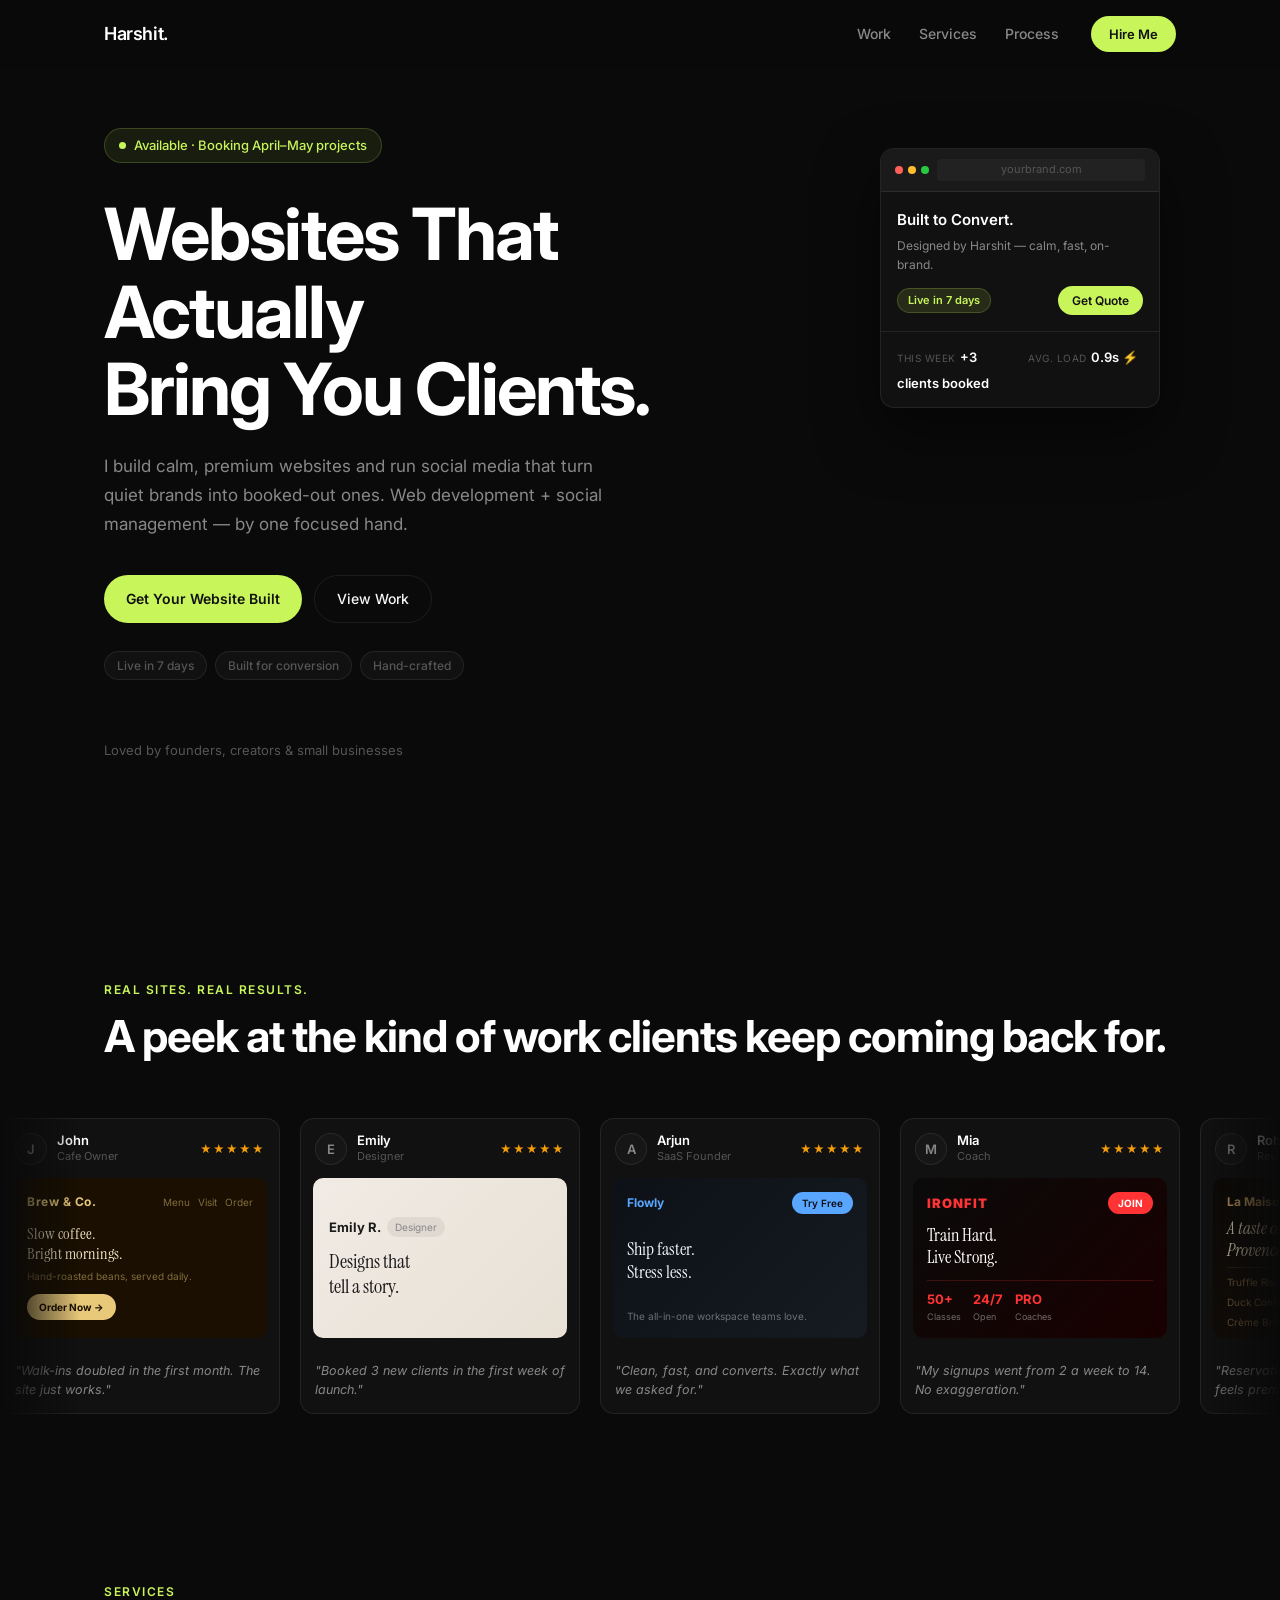
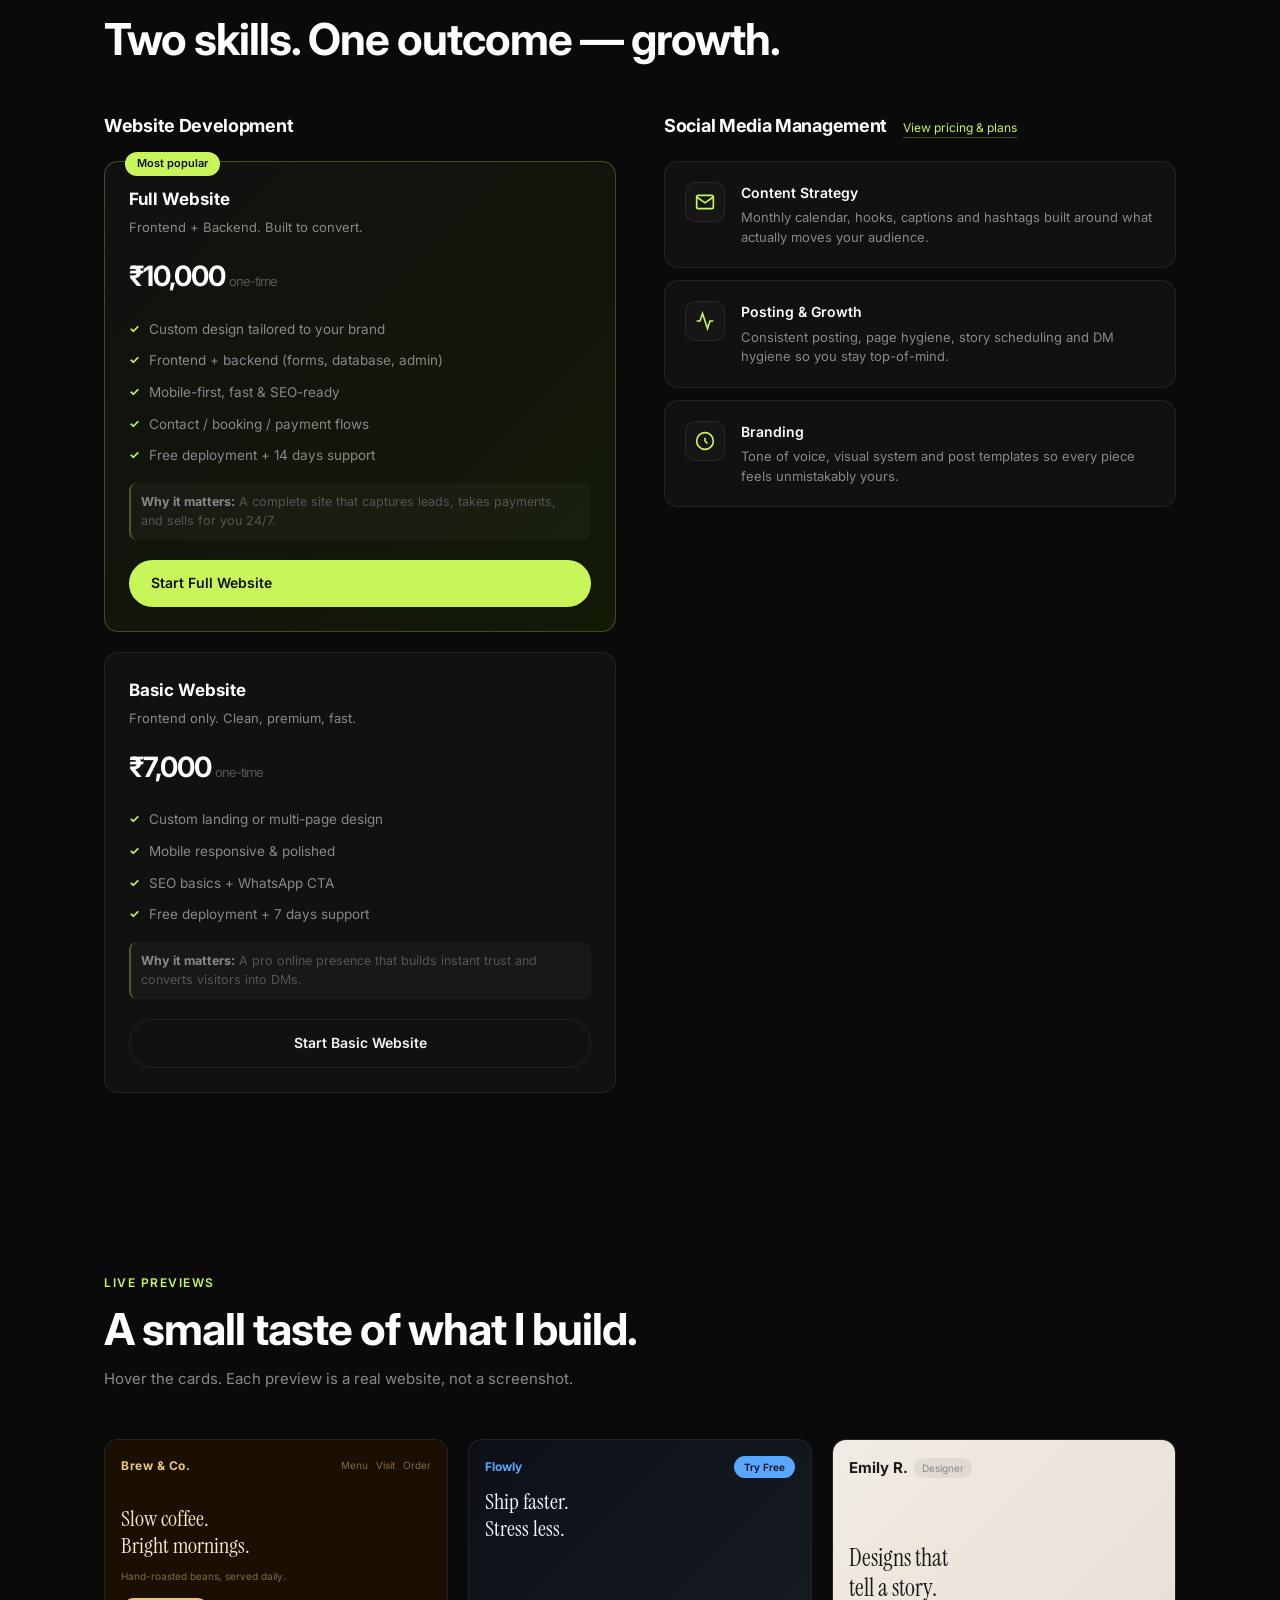
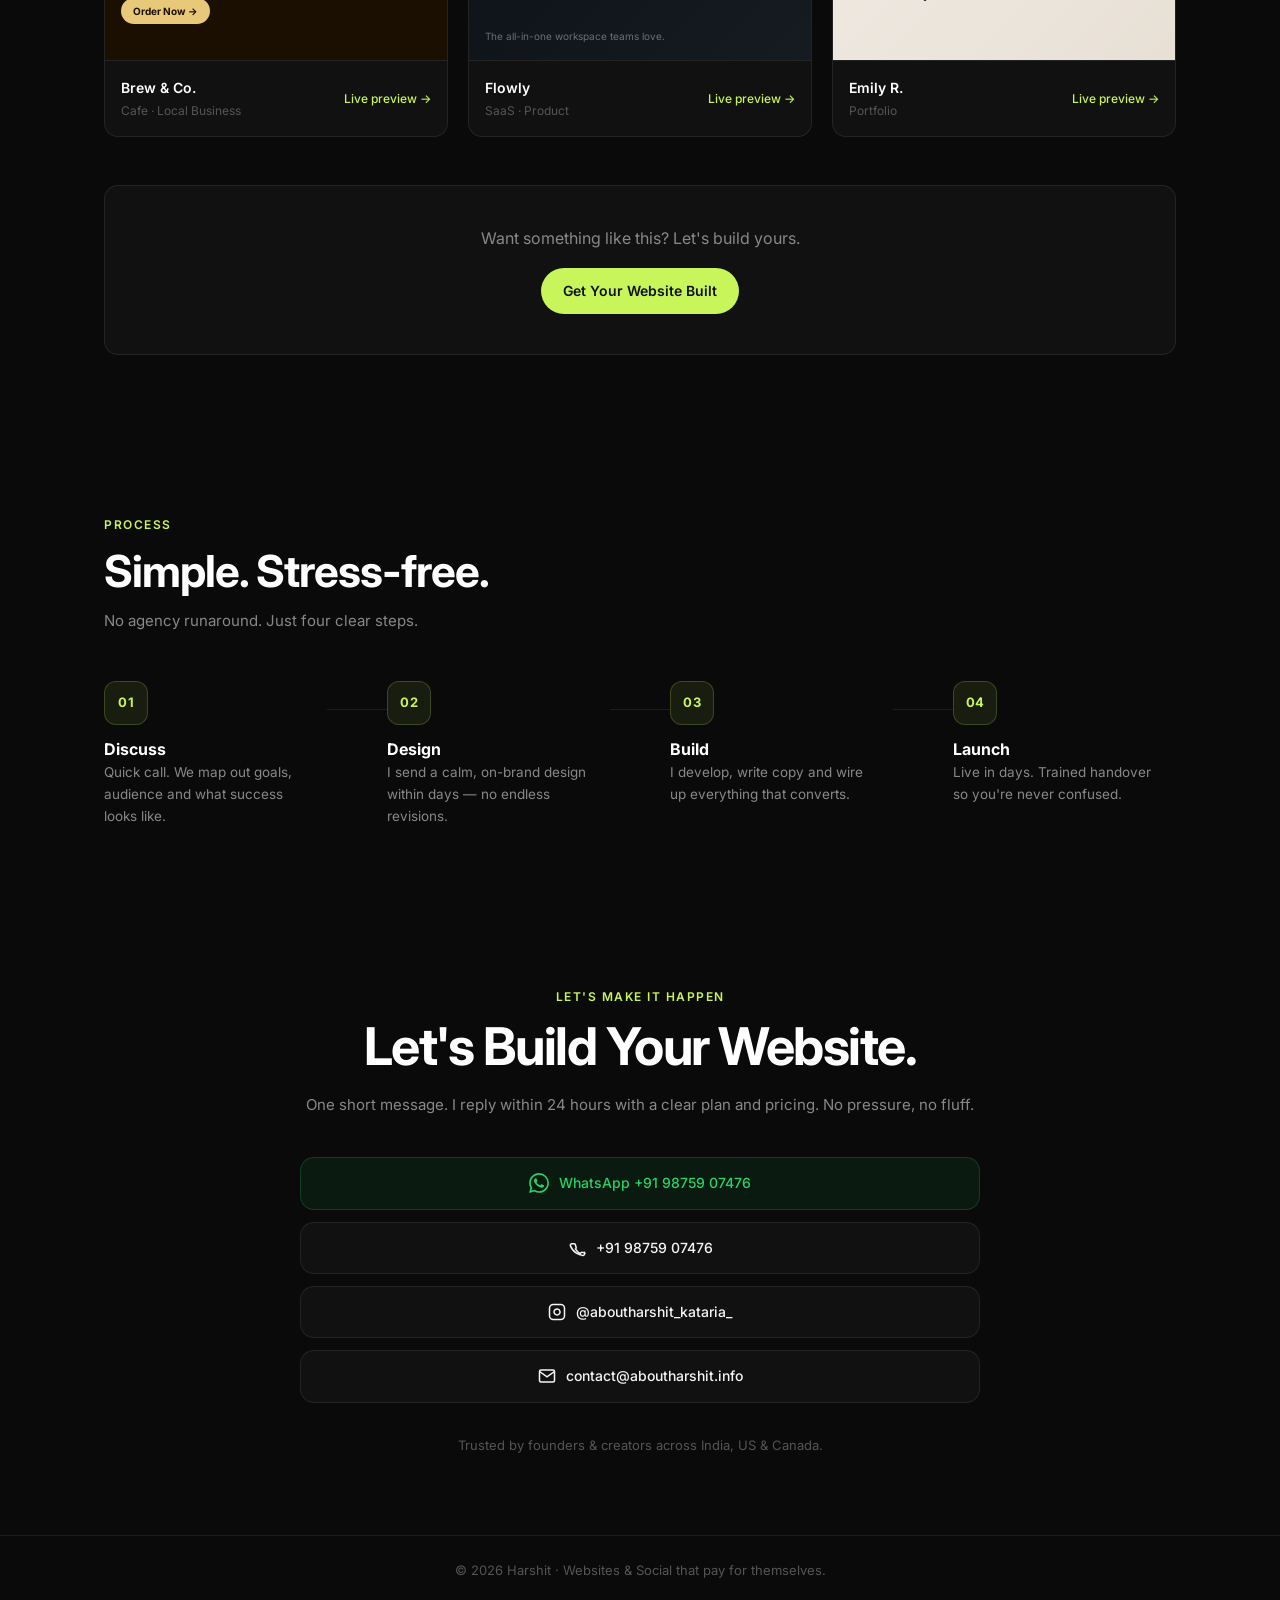
==== index.html @ 43c09dc0 "Update index.html Signed-off-by: hshit2010 <harshitkataria2010@gmail.com>" ====
<!doctype html>
<html lang="en">
  <head>
    <link rel="stylesheet" href="style.css" />
    <meta charset="UTF-8" />
    <meta name="viewport" content="width=device-width, initial-scale=1.0" />
    <title>Harshit — Websites That Bring You Clients</title>
    <link rel="icon" type="image/png" href="favicon.png" />
    <link rel="stylesheet" href="styles.css" />
    <link rel="preconnect" href="https://fonts.googleapis.com" />
    <link rel="preconnect" href="https://fonts.gstatic.com" crossorigin />
    <link
      href="https://fonts.googleapis.com/css2?family=Inter:wght@300;400;500;600;700&family=Instrument+Serif:ital@0;1&display=swap"
      rel="stylesheet" />
  </head>
  <body>
    <!-- NAV -->
    <nav id="navbar">
      <div class="nav-inner">
        <a href="#top" class="nav-logo">Harshit.</a>
        <div class="nav-links">
          <a href="#proof">Work</a>
          <a href="#services">Services</a>
          <a href="#process">Process</a>
        </div>
        <a href="#contact" class="btn-hire">Hire Me</a>
        <button class="nav-hamburger" id="hamburger" aria-label="Menu">
          <span></span><span></span><span></span>
        </button>
      </div>
      <div class="nav-mobile" id="mobileMenu">
        <a href="#proof" onclick="closeMobile()">Work</a>
        <a href="#services" onclick="closeMobile()">Services</a>
        <a href="#process" onclick="closeMobile()">Process</a>
        <a href="#contact" class="btn-hire-mobile" onclick="closeMobile()"
          >Hire Me</a
        >
      </div>
    </nav>

    <!-- HERO -->
    <section id="top" class="hero">
      <div class="hero-badge">
        <span class="badge-dot"></span>
        Available · Booking April–May projects
      </div>
      <h1 class="hero-headline">
        Websites That Actually<br />Bring You Clients.
      </h1>
      <p class="hero-sub">
        I build calm, premium websites and run social media that turn quiet
        brands into booked-out ones. Web development + social management — by
        one focused hand.
      </p>
      <div class="hero-ctas">
        <a href="#contact" class="btn-primary">Get Your Website Built</a>
        <a href="#proof" class="btn-ghost">View Work</a>
      </div>
      <div class="hero-tags">
        <span class="tag">Live in 7 days</span>
        <span class="tag">Built for conversion</span>
        <span class="tag">Hand-crafted</span>
      </div>

      <!-- Floating card -->
      <div class="hero-card">
        <div class="hero-card-browser">
          <div class="browser-dots">
            <span></span><span></span><span></span>
          </div>
          <div class="browser-url">yourbrand.com</div>
        </div>
        <div class="hero-card-body">
          <div class="hero-card-label">Built to Convert.</div>
          <div class="hero-card-sub">
            Designed by Harshit — calm, fast, on-brand.
          </div>
          <div class="hero-card-row">
            <span class="hero-card-chip green">Live in 7 days</span>
            <a class="hero-card-btn" href="#contact">Get Quote</a>
          </div>
        </div>
        <div class="hero-card-stats">
          <div class="stat-item">
            <span class="stat-label">This week</span>
            <span class="stat-val">+3 clients booked</span>
          </div>
          <div class="stat-item">
            <span class="stat-label">Avg. load</span>
            <span class="stat-val">0.9s ⚡</span>
          </div>
        </div>
      </div>

      <p class="hero-trust">
        Loved by founders, creators &amp; small businesses
      </p>
    </section>

    <!-- PROOF / TESTIMONIALS MARQUEE -->
    <section id="proof" class="proof-section">
      <div class="section-label">Real sites. Real results.</div>
      <h2 class="section-title">
        A peek at the kind of work clients keep coming back for.
      </h2>

      <div class="marquee-wrapper">
        <div class="marquee-track" id="marqueeTrack">
          <!-- Card 1 – Cafe -->
          <div class="testimonial-card">
            <div class="tc-reviewer">
              <div class="tc-avatar">J</div>
              <div>
                <div class="tc-name">John</div>
                <div class="tc-role">Cafe Owner</div>
              </div>
              <div class="tc-stars">★★★★★</div>
            </div>
            <div class="tc-preview cafe-preview">
              <div class="cafe-nav">
                <strong>Brew &amp; Co.</strong>
                <div class="cafe-links">
                  <span>Menu</span><span>Visit</span><span>Order</span>
                </div>
              </div>
              <div class="cafe-hero-text">
                <div class="cafe-h">Slow coffee.<br />Bright mornings.</div>
                <div class="cafe-s">Hand-roasted beans, served daily.</div>
                <a class="cafe-btn">Order Now →</a>
              </div>
            </div>
            <p class="tc-quote">
              "Walk-ins doubled in the first month. The site just works."
            </p>
          </div>

          <!-- Card 2 – Designer -->
          <div class="testimonial-card">
            <div class="tc-reviewer">
              <div class="tc-avatar">E</div>
              <div>
                <div class="tc-name">Emily</div>
                <div class="tc-role">Designer</div>
              </div>
              <div class="tc-stars">★★★★★</div>
            </div>
            <div class="tc-preview portfolio-preview">
              <div class="port-name">Emily R.<span>Designer</span></div>
              <div class="port-h">Designs that<br />tell a story.</div>
            </div>
            <p class="tc-quote">
              "Booked 3 new clients in the first week of launch."
            </p>
          </div>

          <!-- Card 3 – SaaS -->
          <div class="testimonial-card">
            <div class="tc-reviewer">
              <div class="tc-avatar">A</div>
              <div>
                <div class="tc-name">Arjun</div>
                <div class="tc-role">SaaS Founder</div>
              </div>
              <div class="tc-stars">★★★★★</div>
            </div>
            <div class="tc-preview saas-preview">
              <div class="saas-nav">
                <strong>Flowly</strong><span class="saas-try">Try Free</span>
              </div>
              <div class="saas-h">Ship faster.<br />Stress less.</div>
              <div class="saas-s">The all-in-one workspace teams love.</div>
            </div>
            <p class="tc-quote">
              "Clean, fast, and converts. Exactly what we asked for."
            </p>
          </div>

          <!-- Card 4 – Coach -->
          <div class="testimonial-card">
            <div class="tc-reviewer">
              <div class="tc-avatar">M</div>
              <div>
                <div class="tc-name">Mia</div>
                <div class="tc-role">Coach</div>
              </div>
              <div class="tc-stars">★★★★★</div>
            </div>
            <div class="tc-preview fitness-preview">
              <div class="fit-nav">
                <strong>IRONFIT</strong><span class="fit-join">JOIN</span>
              </div>
              <div class="fit-h">Train Hard.<br />Live Strong.</div>
              <div class="fit-stats">
                <div class="fit-stat">
                  <strong>50+</strong><span>Classes</span>
                </div>
                <div class="fit-stat">
                  <strong>24/7</strong><span>Open</span>
                </div>
                <div class="fit-stat">
                  <strong>PRO</strong><span>Coaches</span>
                </div>
              </div>
            </div>
            <p class="tc-quote">
              "My signups went from 2 a week to 14. No exaggeration."
            </p>
          </div>

          <!-- Card 5 – Restaurant -->
          <div class="testimonial-card">
            <div class="tc-reviewer">
              <div class="tc-avatar">R</div>
              <div>
                <div class="tc-name">Rohan</div>
                <div class="tc-role">Restaurateur</div>
              </div>
              <div class="tc-stars">★★★★★</div>
            </div>
            <div class="tc-preview resto-preview">
              <div class="resto-nav">
                <strong>La Maison</strong><span>Reserve →</span>
              </div>
              <div class="resto-h">A taste of<br />Provence.</div>
              <div class="resto-menu">
                <div><span>Truffle Risotto</span><span>₹890</span></div>
                <div><span>Duck Confit</span><span>₹1,240</span></div>
                <div><span>Crème Brûlée</span><span>₹420</span></div>
              </div>
            </div>
            <p class="tc-quote">
              "Reservations are up. The site finally feels premium."
            </p>
          </div>

          <!-- Card 6 – Agency -->
          <div class="testimonial-card">
            <div class="tc-reviewer">
              <div class="tc-avatar">D</div>
              <div>
                <div class="tc-name">Disha</div>
                <div class="tc-role">Agency Lead</div>
              </div>
              <div class="tc-stars">★★★★★</div>
            </div>
            <div class="tc-preview agency-preview">
              <div class="agency-logo">NORTH.</div>
              <div class="agency-nav">Work · About · Contact</div>
              <div class="agency-h">Brands built<br />to be remembered.</div>
              <div class="agency-s">Strategy, design &amp; growth.</div>
            </div>
            <p class="tc-quote">"Harshit gets it. Less talk, more results."</p>
          </div>

          <!-- Duplicate for infinite scroll -->
          <div class="testimonial-card">
            <div class="tc-reviewer">
              <div class="tc-avatar">J</div>
              <div>
                <div class="tc-name">John</div>
                <div class="tc-role">Cafe Owner</div>
              </div>
              <div class="tc-stars">★★★★★</div>
            </div>
            <div class="tc-preview cafe-preview">
              <div class="cafe-nav">
                <strong>Brew &amp; Co.</strong>
                <div class="cafe-links">
                  <span>Menu</span><span>Visit</span><span>Order</span>
                </div>
              </div>
              <div class="cafe-hero-text">
                <div class="cafe-h">Slow coffee.<br />Bright mornings.</div>
                <div class="cafe-s">Hand-roasted beans, served daily.</div>
                <a class="cafe-btn">Order Now →</a>
              </div>
            </div>
            <p class="tc-quote">
              "Walk-ins doubled in the first month. The site just works."
            </p>
          </div>

          <div class="testimonial-card">
            <div class="tc-reviewer">
              <div class="tc-avatar">E</div>
              <div>
                <div class="tc-name">Emily</div>
                <div class="tc-role">Designer</div>
              </div>
              <div class="tc-stars">★★★★★</div>
            </div>
            <div class="tc-preview portfolio-preview">
              <div class="port-name">Emily R.<span>Designer</span></div>
              <div class="port-h">Designs that<br />tell a story.</div>
            </div>
            <p class="tc-quote">
              "Booked 3 new clients in the first week of launch."
            </p>
          </div>

          <div class="testimonial-card">
            <div class="tc-reviewer">
              <div class="tc-avatar">A</div>
              <div>
                <div class="tc-name">Arjun</div>
                <div class="tc-role">SaaS Founder</div>
              </div>
              <div class="tc-stars">★★★★★</div>
            </div>
            <div class="tc-preview saas-preview">
              <div class="saas-nav">
                <strong>Flowly</strong><span class="saas-try">Try Free</span>
              </div>
              <div class="saas-h">Ship faster.<br />Stress less.</div>
              <div class="saas-s">The all-in-one workspace teams love.</div>
            </div>
            <p class="tc-quote">
              "Clean, fast, and converts. Exactly what we asked for."
            </p>
          </div>

          <div class="testimonial-card">
            <div class="tc-reviewer">
              <div class="tc-avatar">M</div>
              <div>
                <div class="tc-name">Mia</div>
                <div class="tc-role">Coach</div>
              </div>
              <div class="tc-stars">★★★★★</div>
            </div>
            <div class="tc-preview fitness-preview">
              <div class="fit-nav">
                <strong>IRONFIT</strong><span class="fit-join">JOIN</span>
              </div>
              <div class="fit-h">Train Hard.<br />Live Strong.</div>
              <div class="fit-stats">
                <div class="fit-stat">
                  <strong>50+</strong><span>Classes</span>
                </div>
                <div class="fit-stat">
                  <strong>24/7</strong><span>Open</span>
                </div>
                <div class="fit-stat">
                  <strong>PRO</strong><span>Coaches</span>
                </div>
              </div>
            </div>
            <p class="tc-quote">
              "My signups went from 2 a week to 14. No exaggeration."
            </p>
          </div>

          <div class="testimonial-card">
            <div class="tc-reviewer">
              <div class="tc-avatar">R</div>
              <div>
                <div class="tc-name">Rohan</div>
                <div class="tc-role">Restaurateur</div>
              </div>
              <div class="tc-stars">★★★★★</div>
            </div>
            <div class="tc-preview resto-preview">
              <div class="resto-nav">
                <strong>La Maison</strong><span>Reserve →</span>
              </div>
              <div class="resto-h">A taste of<br />Provence.</div>
              <div class="resto-menu">
                <div><span>Truffle Risotto</span><span>₹890</span></div>
                <div><span>Duck Confit</span><span>₹1,240</span></div>
                <div><span>Crème Brûlée</span><span>₹420</span></div>
              </div>
            </div>
            <p class="tc-quote">
              "Reservations are up. The site finally feels premium."
            </p>
          </div>

          <div class="testimonial-card">
            <div class="tc-reviewer">
              <div class="tc-avatar">D</div>
              <div>
                <div class="tc-name">Disha</div>
                <div class="tc-role">Agency Lead</div>
              </div>
              <div class="tc-stars">★★★★★</div>
            </div>
            <div class="tc-preview agency-preview">
              <div class="agency-logo">NORTH.</div>
              <div class="agency-nav">Work · About · Contact</div>
              <div class="agency-h">Brands built<br />to be remembered.</div>
              <div class="agency-s">Strategy, design &amp; growth.</div>
            </div>
            <p class="tc-quote">"Harshit gets it. Less talk, more results."</p>
          </div>
        </div>
      </div>
    </section>

    <!-- SERVICES -->
    <section id="services" class="services-section">
      <div class="section-label">Services</div>
      <h2 class="section-title">Two skills. One outcome — growth.</h2>

      <div class="services-grid">
        <!-- Web Dev Column -->
        <div class="services-col">
          <h3 class="services-col-title">Website Development</h3>

          <!-- Full Website Card -->
          <div class="pricing-card featured">
            <div class="pricing-badge">Most popular</div>
            <div class="pricing-name">Full Website</div>
            <div class="pricing-desc">
              Frontend + Backend. Built to convert.
            </div>
            <div class="pricing-price">₹10,000<span>one-time</span></div>
            <ul class="pricing-features">
              <li>Custom design tailored to your brand</li>
              <li>Frontend + backend (forms, database, admin)</li>
              <li>Mobile-first, fast &amp; SEO-ready</li>
              <li>Contact / booking / payment flows</li>
              <li>Free deployment + 14 days support</li>
            </ul>
            <p class="pricing-why">
              <strong>Why it matters:</strong> A complete site that captures
              leads, takes payments, and sells for you 24/7.
            </p>
            <a href="#contact" class="btn-primary full-width"
              >Start Full Website</a
            >
          </div>

          <!-- Basic Website Card -->
          <div class="pricing-card">
            <div class="pricing-name">Basic Website</div>
            <div class="pricing-desc">Frontend only. Clean, premium, fast.</div>
            <div class="pricing-price">₹7,000<span>one-time</span></div>
            <ul class="pricing-features">
              <li>Custom landing or multi-page design</li>
              <li>Mobile responsive &amp; polished</li>
              <li>SEO basics + WhatsApp CTA</li>
              <li>Free deployment + 7 days support</li>
            </ul>
            <p class="pricing-why">
              <strong>Why it matters:</strong> A pro online presence that builds
              instant trust and converts visitors into DMs.
            </p>
            <a href="#contact" class="btn-outline full-width"
              >Start Basic Website</a
            >
          </div>
        </div>

        <!-- Social Media Column -->
        <div class="services-col">
          <div class="services-col-header">
            <h3 class="services-col-title">Social Media Management</h3>
            <a href="social-media-pricing.html" class="services-link">
              View pricing & plans
            </a>
          </div>
          <div class="social-features">
            <div class="social-feature">
              <div class="social-icon">
                <svg
                  width="20"
                  height="20"
                  viewBox="0 0 24 24"
                  fill="none"
                  stroke="currentColor"
                  stroke-width="2">
                  <path
                    d="M4 4h16c1.1 0 2 .9 2 2v12c0 1.1-.9 2-2 2H4c-1.1 0-2-.9-2-2V6c0-1.1.9-2 2-2z" />
                  <polyline points="22,6 12,13 2,6" />
                </svg>
              </div>
              <div>
                <div class="social-feat-title">Content Strategy</div>
                <div class="social-feat-desc">
                  Monthly calendar, hooks, captions and hashtags built around
                  what actually moves your audience.
                </div>
              </div>
            </div>
            <div class="social-feature">
              <div class="social-icon">
                <svg
                  width="20"
                  height="20"
                  viewBox="0 0 24 24"
                  fill="none"
                  stroke="currentColor"
                  stroke-width="2">
                  <polyline points="22 12 18 12 15 21 9 3 6 12 2 12" />
                </svg>
              </div>
              <div>
                <div class="social-feat-title">Posting &amp; Growth</div>
                <div class="social-feat-desc">
                  Consistent posting, page hygiene, story scheduling and DM
                  hygiene so you stay top-of-mind.
                </div>
              </div>
            </div>
            <div class="social-feature">
              <div class="social-icon">
                <svg
                  width="20"
                  height="20"
                  viewBox="0 0 24 24"
                  fill="none"
                  stroke="currentColor"
                  stroke-width="2">
                  <circle cx="12" cy="12" r="10" />
                  <path d="M12 8v4l3 3" />
                </svg>
              </div>
              <div>
                <div class="social-feat-title">Branding</div>
                <div class="social-feat-desc">
                  Tone of voice, visual system and post templates so every piece
                  feels unmistakably yours.
                </div>
              </div>
            </div>
          </div>
        </div>
      </div>
    </section>

    <!-- LIVE PREVIEWS -->
    <section class="previews-section">
      <div class="section-label">Live previews</div>
      <h2 class="section-title">A small taste of what I build.</h2>
      <p class="section-subtitle">
        Hover the cards. Each preview is a real website, not a screenshot.
      </p>

      <div class="previews-grid">
        <!-- Preview Card 1 – Cafe -->
        <div class="preview-card">
          <div class="preview-site cafe-full">
            <div class="cafe-nav cafe-full-nav">
              <strong>Brew &amp; Co.</strong>
              <div class="cafe-links">
                <span>Menu</span><span>Visit</span><span>Order</span>
              </div>
            </div>
            <div class="cafe-full-body">
              <div class="cafe-h">Slow coffee.<br />Bright mornings.</div>
              <div class="cafe-s">Hand-roasted beans, served daily.</div>
              <a class="cafe-btn">Order Now →</a>
            </div>
          </div>
          <div class="preview-footer">
            <div>
              <div class="preview-title">Brew &amp; Co.</div>
              <div class="preview-type">Cafe · Local Business</div>
            </div>
            <a href="#contact" class="preview-link">Live preview →</a>
          </div>
        </div>

        <!-- Preview Card 2 – SaaS -->
        <div class="preview-card">
          <div class="preview-site saas-full">
            <div class="saas-nav">
              <strong>Flowly</strong><span class="saas-try">Try Free</span>
            </div>
            <div class="saas-full-body">
              <div class="saas-h">Ship faster.<br />Stress less.</div>
              <div class="saas-s">The all-in-one workspace teams love.</div>
            </div>
          </div>
          <div class="preview-footer">
            <div>
              <div class="preview-title">Flowly</div>
              <div class="preview-type">SaaS · Product</div>
            </div>
            <a href="#contact" class="preview-link">Live preview →</a>
          </div>
        </div>

        <!-- Preview Card 3 – Portfolio -->
        <div class="preview-card">
          <div class="preview-site portfolio-full">
            <div class="port-name port-full-name">
              Emily R.<span>Designer</span>
            </div>
            <div class="port-full-body">
              <div class="port-h">Designs that<br />tell a story.</div>
            </div>
          </div>
          <div class="preview-footer">
            <div>
              <div class="preview-title">Emily R.</div>
              <div class="preview-type">Portfolio</div>
            </div>
            <a href="#contact" class="preview-link">Live preview →</a>
          </div>
        </div>
      </div>

      <div class="previews-cta">
        <p>Want something like this? Let's build yours.</p>
        <a href="#contact" class="btn-primary">Get Your Website Built</a>
      </div>
    </section>

    <!-- PROCESS -->
    <section id="process" class="process-section">
      <div class="section-label">Process</div>
      <h2 class="section-title">Simple. Stress-free.</h2>
      <p class="section-subtitle">
        No agency runaround. Just four clear steps.
      </p>

      <div class="process-steps">
        <div class="process-step">
          <div class="step-num">01</div>
          <div class="step-content">
            <div class="step-title">Discuss</div>
            <div class="step-desc">
              Quick call. We map out goals, audience and what success looks
              like.
            </div>
          </div>
        </div>
        <div class="process-connector"></div>
        <div class="process-step">
          <div class="step-num">02</div>
          <div class="step-content">
            <div class="step-title">Design</div>
            <div class="step-desc">
              I send a calm, on-brand design within days — no endless revisions.
            </div>
          </div>
        </div>
        <div class="process-connector"></div>
        <div class="process-step">
          <div class="step-num">03</div>
          <div class="step-content">
            <div class="step-title">Build</div>
            <div class="step-desc">
              I develop, write copy and wire up everything that converts.
            </div>
          </div>
        </div>
        <div class="process-connector"></div>
        <div class="process-step">
          <div class="step-num">04</div>
          <div class="step-content">
            <div class="step-title">Launch</div>
            <div class="step-desc">
              Live in days. Trained handover so you're never confused.
            </div>
          </div>
        </div>
      </div>
    </section>

    <!-- CONTACT / CTA -->
    <section id="contact" class="contact-section">
      <div class="contact-inner">
        <div class="section-label">Let's make it happen</div>
        <h2 class="contact-title">Let's Build Your Website.</h2>
        <p class="contact-sub">
          One short message. I reply within 24 hours with a clear plan and
          pricing. No pressure, no fluff.
        </p>

        <div class="contact-links">
          <a
            href="https://wa.me/919875907476?text=Hi%20Harshit%2C%20I%27d%20like%20a%20website"
            target="_blank"
            class="contact-btn whatsapp">
            <svg width="20" height="20" viewBox="0 0 24 24" fill="currentColor">
              <path
                d="M17.472 14.382c-.297-.149-1.758-.867-2.03-.967-.273-.099-.471-.148-.67.15-.197.297-.767.966-.94 1.164-.173.199-.347.223-.644.075-.297-.15-1.255-.463-2.39-1.475-.883-.788-1.48-1.761-1.653-2.059-.173-.297-.018-.458.13-.606.134-.133.298-.347.446-.52.149-.174.198-.298.298-.497.099-.198.05-.371-.025-.52-.075-.149-.669-1.612-.916-2.207-.242-.579-.487-.5-.669-.51-.173-.008-.371-.01-.57-.01-.198 0-.52.074-.792.372-.272.297-1.04 1.016-1.04 2.479 0 1.462 1.065 2.875 1.213 3.074.149.198 2.096 3.2 5.077 4.487.709.306 1.262.489 1.694.625.712.227 1.36.195 1.871.118.571-.085 1.758-.719 2.006-1.413.248-.694.248-1.289.173-1.413-.074-.124-.272-.198-.57-.347m-5.421 7.403h-.004a9.87 9.87 0 01-5.031-1.378l-.361-.214-3.741.982.998-3.648-.235-.374a9.86 9.86 0 01-1.51-5.26c.001-5.45 4.436-9.884 9.888-9.884 2.64 0 5.122 1.03 6.988 2.898a9.825 9.825 0 012.893 6.994c-.003 5.45-4.437 9.884-9.885 9.884m8.413-18.297A11.815 11.815 0 0012.05 0C5.495 0 .16 5.335.157 11.892c0 2.096.547 4.142 1.588 5.945L.057 24l6.305-1.654a11.882 11.882 0 005.683 1.448h.005c6.554 0 11.89-5.335 11.893-11.893a11.821 11.821 0 00-3.48-8.413z" />
            </svg>
            WhatsApp +91 98759 07476
          </a>
          <a href="tel:+919875907476" class="contact-btn phone">
            <svg
              width="18"
              height="18"
              viewBox="0 0 24 24"
              fill="none"
              stroke="currentColor"
              stroke-width="2">
              <path
                d="M22 16.92v3a2 2 0 01-2.18 2 19.79 19.79 0 01-8.63-3.07A19.5 19.5 0 013.07 8.63a2 2 0 012-2.18h3a2 2 0 012 1.72c.127.96.361 1.903.7 2.81a2 2 0 01-.45 2.11L9.91 13.3a16 16 0 006.29 6.29l1.06-1.31a2 2 0 012.11-.45c.907.339 1.85.573 2.81.7A2 2 0 0122 16.92z" />
            </svg>
            +91 98759 07476
          </a>
          <a
            href="https://www.instagram.com/aboutharshit__kataria_/"
            target="_blank"
            class="contact-btn instagram">
            <svg
              width="18"
              height="18"
              viewBox="0 0 24 24"
              fill="none"
              stroke="currentColor"
              stroke-width="2">
              <rect x="2" y="2" width="20" height="20" rx="5" ry="5" />
              <path d="M16 11.37A4 4 0 1112.63 8 4 4 0 0116 11.37z" />
              <line x1="17.5" y1="6.5" x2="17.51" y2="6.5" />
            </svg>
            @aboutharshit_kataria_
          </a>
          <a href="mailto:contact@aboutharshit.info" class="contact-btn email">
            <svg
              width="18"
              height="18"
              viewBox="0 0 24 24"
              fill="none"
              stroke="currentColor"
              stroke-width="2">
              <path
                d="M4 4h16c1.1 0 2 .9 2 2v12c0 1.1-.9 2-2 2H4c-1.1 0-2-.9-2-2V6c0-1.1.9-2 2-2z" />
              <polyline points="22,6 12,13 2,6" />
            </svg>
            contact@aboutharshit.info
          </a>
        </div>

        <p class="contact-trust">
          Trusted by founders &amp; creators across India, US &amp; Canada.
        </p>
      </div>
    </section>

    <!-- FOOTER -->
    <footer class="footer">
      <p>© 2026 Harshit · Websites &amp; Social that pay for themselves.</p>
    </footer>

    <script src="script.js"></script>
  </body>
</html>
---- style.css ----
/* ================================================
   HARSHIT — Websites That Bring You Clients
   CSS — Exact Replica
   ================================================ */

:root {
  --bg: #0a0a0a;
  --bg-card: #111111;
  --bg-card2: #161616;
  --border: rgba(255, 255, 255, 0.08);
  --border-hover: rgba(255, 255, 255, 0.18);
  --text: #f5f5f5;
  --text-muted: #888;
  --text-dim: #555;
  --accent: #c8f55a;
  --accent-dark: #a8d840;
  --white: #ffffff;
  --radius: 14px;
  --radius-sm: 8px;
  --font: "Inter", -apple-system, BlinkMacSystemFont, sans-serif;
  --font-serif: "Instrument Serif", Georgia, serif;
  --nav-h: 68px;
}

*,
*::before,
*::after {
  box-sizing: border-box;
  margin: 0;
  padding: 0;
}

html {
  scroll-behavior: smooth;
  -webkit-font-smoothing: antialiased;
}

body {
  background: var(--bg);
  color: var(--text);
  font-family: var(--font);
  font-size: 16px;
  line-height: 1.6;
  overflow-x: hidden;
}

a {
  text-decoration: none;
  color: inherit;
}
ul {
  list-style: none;
}
button {
  cursor: pointer;
  border: none;
  background: none;
  font-family: inherit;
}

/* =============================
   SCROLLBAR
   ============================= */
::-webkit-scrollbar {
  width: 6px;
}
::-webkit-scrollbar-track {
  background: var(--bg);
}
::-webkit-scrollbar-thumb {
  background: #333;
  border-radius: 3px;
}

/* =============================
   NAV
   ============================= */
#navbar {
  position: fixed;
  top: 0;
  left: 0;
  right: 0;
  z-index: 100;
  background: rgba(10, 10, 10, 0.85);
  backdrop-filter: blur(12px);
  -webkit-backdrop-filter: blur(12px);
  border-bottom: 1px solid transparent;
  transition: border-color 0.3s;
}
#navbar.scrolled {
  border-bottom-color: var(--border);
}
.nav-inner {
  max-width: 1120px;
  margin: 0 auto;
  padding: 0 24px;
  height: var(--nav-h);
  display: flex;
  align-items: center;
  gap: 32px;
}
.nav-logo {
  font-size: 18px;
  font-weight: 600;
  letter-spacing: -0.4px;
  color: var(--white);
  margin-right: auto;
}
.nav-links {
  display: flex;
  gap: 28px;
}
.nav-links a {
  font-size: 14px;
  font-weight: 500;
  color: var(--text-muted);
  transition: color 0.2s;
}
.nav-links a:hover {
  color: var(--text);
}
.btn-hire {
  font-size: 13px;
  font-weight: 600;
  padding: 8px 18px;
  background: var(--accent);
  color: #111;
  border-radius: 100px;
  transition:
    background 0.2s,
    transform 0.15s;
  white-space: nowrap;
}
.btn-hire:hover {
  background: var(--accent-dark);
  transform: translateY(-1px);
}
.nav-hamburger {
  display: none;
  flex-direction: column;
  gap: 5px;
  padding: 4px;
  margin-left: 8px;
}
.nav-hamburger span {
  display: block;
  width: 22px;
  height: 2px;
  background: var(--text);
  border-radius: 2px;
  transition:
    transform 0.3s,
    opacity 0.3s;
}
.nav-hamburger.open span:nth-child(1) {
  transform: translateY(7px) rotate(45deg);
}
.nav-hamburger.open span:nth-child(2) {
  opacity: 0;
}
.nav-hamburger.open span:nth-child(3) {
  transform: translateY(-7px) rotate(-45deg);
}
.nav-mobile {
  display: none;
  flex-direction: column;
  padding: 12px 24px 20px;
  background: rgba(10, 10, 10, 0.97);
  border-top: 1px solid var(--border);
  gap: 4px;
}
.nav-mobile.open {
  display: flex;
}
.nav-mobile a {
  font-size: 15px;
  font-weight: 500;
  color: var(--text-muted);
  padding: 10px 0;
  border-bottom: 1px solid var(--border);
  transition: color 0.2s;
}
.nav-mobile a:last-child {
  border-bottom: none;
}
.nav-mobile a:hover {
  color: var(--text);
}
.btn-hire-mobile {
  margin-top: 8px;
  text-align: center;
  background: var(--accent) !important;
  color: #111 !important;
  border-radius: 100px;
  padding: 10px 20px !important;
  font-weight: 600 !important;
  border-bottom: none !important;
}

/* =============================
   HERO
   ============================= */
.hero {
  min-height: 100vh;
  padding: calc(var(--nav-h) + 60px) 24px 80px;
  max-width: 1120px;
  margin: 0 auto;
  display: flex;
  flex-direction: column;
  align-items: flex-start;
  position: relative;
}
.hero-badge {
  display: inline-flex;
  align-items: center;
  gap: 8px;
  background: rgba(200, 245, 90, 0.08);
  border: 1px solid rgba(200, 245, 90, 0.2);
  color: var(--accent);
  font-size: 13px;
  font-weight: 500;
  padding: 6px 14px;
  border-radius: 100px;
  margin-bottom: 32px;
  animation: fadeUp 0.6s ease both;
}
.badge-dot {
  width: 7px;
  height: 7px;
  background: var(--accent);
  border-radius: 50%;
  animation: pulse 2s infinite;
}
@keyframes pulse {
  0%,
  100% {
    opacity: 1;
    transform: scale(1);
  }
  50% {
    opacity: 0.5;
    transform: scale(0.85);
  }
}
.hero-headline {
  font-size: clamp(36px, 6vw, 72px);
  font-weight: 700;
  line-height: 1.08;
  letter-spacing: -2px;
  color: var(--white);
  margin-bottom: 24px;
  max-width: 700px;
  animation: fadeUp 0.6s 0.1s ease both;
}
.hero-sub {
  font-size: clamp(15px, 1.8vw, 17px);
  color: var(--text-muted);
  max-width: 520px;
  line-height: 1.7;
  margin-bottom: 36px;
  animation: fadeUp 0.6s 0.2s ease both;
}
.hero-ctas {
  display: flex;
  gap: 12px;
  flex-wrap: wrap;
  margin-bottom: 28px;
  animation: fadeUp 0.6s 0.3s ease both;
}
.btn-primary {
  display: inline-flex;
  align-items: center;
  gap: 6px;
  background: var(--accent);
  color: #111;
  font-size: 14px;
  font-weight: 600;
  padding: 12px 22px;
  border-radius: 100px;
  transition:
    background 0.2s,
    transform 0.15s,
    box-shadow 0.2s;
}
.btn-primary:hover {
  background: var(--accent-dark);
  transform: translateY(-2px);
  box-shadow: 0 8px 24px rgba(200, 245, 90, 0.25);
}
.btn-ghost {
  display: inline-flex;
  align-items: center;
  gap: 6px;
  background: transparent;
  color: var(--text);
  font-size: 14px;
  font-weight: 500;
  padding: 12px 22px;
  border-radius: 100px;
  border: 1px solid var(--border);
  transition:
    border-color 0.2s,
    transform 0.15s;
}
.btn-ghost:hover {
  border-color: var(--border-hover);
  transform: translateY(-2px);
}
.hero-tags {
  display: flex;
  gap: 8px;
  flex-wrap: wrap;
  animation: fadeUp 0.6s 0.4s ease both;
}
.tag {
  font-size: 12px;
  font-weight: 500;
  color: var(--text-dim);
  background: var(--bg-card);
  border: 1px solid var(--border);
  padding: 4px 12px;
  border-radius: 100px;
}

/* Floating Card */
.hero-card {
  position: absolute;
  right: 40px;
  top: calc(var(--nav-h) + 80px);
  width: 280px;
  background: var(--bg-card);
  border: 1px solid var(--border);
  border-radius: var(--radius);
  overflow: hidden;
  box-shadow: 0 24px 60px rgba(0, 0, 0, 0.5);
  animation:
    fadeUp 0.7s 0.5s ease both,
    float 4s 1.2s ease-in-out infinite;
}
@keyframes float {
  0%,
  100% {
    transform: translateY(0);
  }
  50% {
    transform: translateY(-8px);
  }
}
.hero-card-browser {
  background: #1a1a1a;
  padding: 10px 14px;
  display: flex;
  align-items: center;
  gap: 8px;
  border-bottom: 1px solid var(--border);
}
.browser-dots {
  display: flex;
  gap: 5px;
}
.browser-dots span {
  width: 8px;
  height: 8px;
  border-radius: 50%;
  background: #333;
}
.browser-dots span:nth-child(1) {
  background: #ff5f57;
}
.browser-dots span:nth-child(2) {
  background: #febc2e;
}
.browser-dots span:nth-child(3) {
  background: #28c840;
}
.browser-url {
  font-size: 11px;
  color: var(--text-dim);
  flex: 1;
  text-align: center;
  background: #222;
  border-radius: 4px;
  padding: 2px 8px;
}
.hero-card-body {
  padding: 16px;
  border-bottom: 1px solid var(--border);
}
.hero-card-label {
  font-size: 15px;
  font-weight: 600;
  color: var(--white);
  margin-bottom: 4px;
}
.hero-card-sub {
  font-size: 12px;
  color: var(--text-muted);
  margin-bottom: 12px;
}
.hero-card-row {
  display: flex;
  align-items: center;
  justify-content: space-between;
}
.hero-card-chip {
  font-size: 11px;
  font-weight: 600;
  padding: 3px 10px;
  border-radius: 100px;
}
.hero-card-chip.green {
  background: rgba(200, 245, 90, 0.12);
  color: var(--accent);
  border: 1px solid rgba(200, 245, 90, 0.2);
}
.hero-card-btn {
  font-size: 12px;
  font-weight: 600;
  background: var(--accent);
  color: #111;
  padding: 5px 14px;
  border-radius: 100px;
  transition: background 0.2s;
}
.hero-card-btn:hover {
  background: var(--accent-dark);
}
.hero-card-stats {
  padding: 12px 16px;
  display: flex;
  gap: 16px;
}
.stat-item {
  flex: 1;
}
.stat-label {
  font-size: 10px;
  color: var(--text-dim);
  text-transform: uppercase;
  letter-spacing: 0.5px;
  margin-bottom: 2px;
}
.stat-val {
  font-size: 13px;
  font-weight: 600;
  color: var(--white);
}
.hero-trust {
  font-size: 13px;
  color: var(--text-dim);
  margin-top: 60px;
  animation: fadeUp 0.6s 0.5s ease both;
}

/* =============================
   ANIMATIONS
   ============================= */
@keyframes fadeUp {
  from {
    opacity: 0;
    transform: translateY(20px);
  }
  to {
    opacity: 1;
    transform: translateY(0);
  }
}

/* =============================
   SECTION COMMON
   ============================= */
.section-label {
  font-size: 12px;
  font-weight: 600;
  letter-spacing: 1.5px;
  text-transform: uppercase;
  color: var(--accent);
  margin-bottom: 12px;
}
.section-title {
  font-size: clamp(28px, 4vw, 44px);
  font-weight: 700;
  letter-spacing: -1px;
  color: var(--white);
  line-height: 1.15;
  margin-bottom: 12px;
}
.section-subtitle {
  font-size: 15px;
  color: var(--text-muted);
  margin-bottom: 48px;
}

/* =============================
   PROOF / MARQUEE
   ============================= */
.proof-section {
  padding: 80px 0;
  overflow: hidden;
}
.proof-section .section-label,
.proof-section .section-title {
  padding: 0 24px;
  max-width: 1120px;
  margin-left: auto;
  margin-right: auto;
}
.proof-section .section-title {
  margin-bottom: 48px;
}
.marquee-wrapper {
  overflow: hidden;
  position: relative;
  mask-image: linear-gradient(
    to right,
    transparent,
    black 80px,
    black calc(100% - 80px),
    transparent
  );
  -webkit-mask-image: linear-gradient(
    to right,
    transparent,
    black 80px,
    black calc(100% - 80px),
    transparent
  );
}
.marquee-track {
  display: flex;
  gap: 20px;
  width: max-content;
  animation: marqueeScroll 40s linear infinite;
  padding: 8px 0;
}
.marquee-track:hover {
  animation-play-state: paused;
}
@keyframes marqueeScroll {
  0% {
    transform: translateX(0);
  }
  100% {
    transform: translateX(-50%);
  }
}

.testimonial-card {
  width: 280px;
  flex-shrink: 0;
  background: var(--bg-card);
  border: 1px solid var(--border);
  border-radius: var(--radius);
  overflow: hidden;
  transition:
    border-color 0.3s,
    transform 0.3s;
}
.testimonial-card:hover {
  border-color: var(--border-hover);
  transform: translateY(-4px);
}
.tc-reviewer {
  display: flex;
  align-items: center;
  gap: 10px;
  padding: 14px 14px 0;
}
.tc-avatar {
  width: 32px;
  height: 32px;
  background: var(--bg-card2);
  border: 1px solid var(--border);
  border-radius: 50%;
  display: flex;
  align-items: center;
  justify-content: center;
  font-size: 13px;
  font-weight: 600;
  color: var(--text-muted);
  flex-shrink: 0;
}
.tc-name {
  font-size: 13px;
  font-weight: 600;
  color: var(--white);
  line-height: 1.2;
}
.tc-role {
  font-size: 11px;
  color: var(--text-dim);
}
.tc-stars {
  margin-left: auto;
  font-size: 11px;
  color: #f59e0b;
  letter-spacing: 1px;
}
.tc-preview {
  margin: 12px;
  border-radius: 10px;
  height: 160px;
  overflow: hidden;
  position: relative;
}
.tc-quote {
  padding: 12px 14px 14px;
  font-size: 12.5px;
  color: var(--text-muted);
  line-height: 1.5;
  font-style: italic;
}

/* Cafe Preview */
.cafe-preview {
  background: #1a0f00;
  padding: 14px;
  display: flex;
  flex-direction: column;
  gap: 8px;
}
.cafe-nav {
  display: flex;
  align-items: center;
  justify-content: space-between;
  font-size: 11px;
}
.cafe-nav strong {
  font-size: 12px;
  color: #e8c97a;
  font-weight: 700;
  letter-spacing: 0.5px;
}
.cafe-links {
  display: flex;
  gap: 8px;
  color: rgba(232, 201, 122, 0.5);
  font-size: 10px;
}
.cafe-hero-text {
  flex: 1;
  display: flex;
  flex-direction: column;
  justify-content: center;
  gap: 4px;
}
.cafe-h {
  font-family: var(--font-serif);
  font-size: 16px;
  line-height: 1.25;
  color: #f5e8c8;
}
.cafe-s {
  font-size: 10px;
  color: rgba(232, 201, 122, 0.5);
}
.cafe-btn {
  display: inline-block;
  background: #e8c97a;
  color: #1a0f00;
  font-size: 10px;
  font-weight: 700;
  padding: 5px 12px;
  border-radius: 100px;
  margin-top: 6px;
  width: fit-content;
  cursor: pointer;
}

/* Portfolio Preview */
.portfolio-preview {
  background: linear-gradient(135deg, #f0ebe4 0%, #e8e0d5 100%);
  padding: 16px;
  display: flex;
  flex-direction: column;
  justify-content: center;
}
.port-name {
  font-size: 13px;
  font-weight: 700;
  color: #1a1a1a;
  display: flex;
  align-items: center;
  gap: 6px;
  margin-bottom: 12px;
}
.port-name span {
  font-size: 10px;
  font-weight: 400;
  color: #888;
  background: rgba(0, 0, 0, 0.06);
  padding: 2px 8px;
  border-radius: 100px;
}
.port-h {
  font-family: var(--font-serif);
  font-size: 20px;
  line-height: 1.25;
  color: #1a1a1a;
}

/* SaaS Preview */
.saas-preview {
  background: linear-gradient(135deg, #0d1117 0%, #161b22 100%);
  padding: 14px;
  display: flex;
  flex-direction: column;
  gap: 8px;
}
.saas-nav {
  display: flex;
  align-items: center;
  justify-content: space-between;
  font-size: 12px;
}
.saas-nav strong {
  color: #58a6ff;
  font-weight: 700;
}
.saas-try {
  font-size: 10px;
  background: #58a6ff;
  color: #0d1117;
  padding: 3px 10px;
  border-radius: 100px;
  font-weight: 600;
}
.saas-h {
  font-family: var(--font-serif);
  font-size: 18px;
  line-height: 1.25;
  color: #f0f6ff;
  flex: 1;
  display: flex;
  align-items: center;
}
.saas-s {
  font-size: 10px;
  color: rgba(240, 246, 255, 0.4);
}

/* Fitness Preview */
.fitness-preview {
  background: linear-gradient(135deg, #0a0a0a 0%, #1a0000 100%);
  padding: 14px;
  display: flex;
  flex-direction: column;
  gap: 8px;
}
.fit-nav {
  display: flex;
  align-items: center;
  justify-content: space-between;
}
.fit-nav strong {
  font-size: 13px;
  font-weight: 900;
  color: #ff3333;
  letter-spacing: 1px;
}
.fit-join {
  font-size: 10px;
  background: #ff3333;
  color: white;
  padding: 3px 10px;
  border-radius: 100px;
  font-weight: 700;
}
.fit-h {
  font-family: var(--font-serif);
  font-size: 18px;
  line-height: 1.2;
  color: white;
  flex: 1;
  display: flex;
  align-items: center;
}
.fit-stats {
  display: flex;
  gap: 12px;
  border-top: 1px solid rgba(255, 51, 51, 0.2);
  padding-top: 8px;
}
.fit-stat {
  display: flex;
  flex-direction: column;
}
.fit-stat strong {
  font-size: 13px;
  font-weight: 700;
  color: #ff3333;
}
.fit-stat span {
  font-size: 9px;
  color: rgba(255, 255, 255, 0.4);
}

/* Restaurant Preview */
.resto-preview {
  background: linear-gradient(135deg, #0c0906 0%, #1a1008 100%);
  padding: 14px;
  display: flex;
  flex-direction: column;
  gap: 6px;
}
.resto-nav {
  display: flex;
  align-items: center;
  justify-content: space-between;
  font-size: 11px;
}
.resto-nav strong {
  color: #d4a96a;
  font-size: 12px;
}
.resto-nav span {
  color: rgba(212, 169, 106, 0.5);
  font-size: 10px;
}
.resto-h {
  font-family: var(--font-serif);
  font-style: italic;
  font-size: 17px;
  line-height: 1.3;
  color: #f5e8c8;
}
.resto-menu {
  border-top: 1px solid rgba(212, 169, 106, 0.15);
  padding-top: 6px;
  display: flex;
  flex-direction: column;
  gap: 4px;
}
.resto-menu div {
  display: flex;
  justify-content: space-between;
  font-size: 10px;
  color: rgba(212, 169, 106, 0.6);
}
.resto-menu div span:last-child {
  color: rgba(212, 169, 106, 0.4);
}

/* Agency Preview */
.agency-preview {
  background: linear-gradient(135deg, #0a0a0a 0%, #0a0a14 100%);
  padding: 14px;
  display: flex;
  flex-direction: column;
  gap: 6px;
  justify-content: center;
}
.agency-logo {
  font-size: 18px;
  font-weight: 900;
  color: white;
  letter-spacing: -0.5px;
}
.agency-nav {
  font-size: 10px;
  color: rgba(255, 255, 255, 0.25);
}
.agency-h {
  font-family: var(--font-serif);
  font-size: 17px;
  line-height: 1.25;
  color: white;
  margin-top: 8px;
}
.agency-s {
  font-size: 10px;
  color: rgba(255, 255, 255, 0.3);
}

/* =============================
   SERVICES
   ============================= */
.services-section {
  padding: 80px 24px;
  max-width: 1120px;
  margin: 0 auto;
}
.services-grid {
  display: grid;
  grid-template-columns: 1fr 1fr;
  gap: 48px;
  margin-top: 48px;
}
.services-col-title {
  font-size: 18px;
  font-weight: 700;
  color: var(--white);
  margin-bottom: 20px;
  letter-spacing: -0.3px;
}
.services-col-header {
  display: flex;
  align-items: baseline;
  gap: 16px;
  margin-bottom: 20px;
}
.services-col-header .services-col-title {
  margin-bottom: 0;
}
.services-link {
  font-size: 12px;
  color: var(--accent);
  border-bottom: 1px solid rgba(200, 245, 90, 0.3);
  transition: border-color 0.2s;
}
.services-link:hover {
  border-color: var(--accent);
}

/* Pricing Card */
.pricing-card {
  background: var(--bg-card);
  border: 1px solid var(--border);
  border-radius: var(--radius);
  padding: 24px;
  margin-bottom: 20px;
  position: relative;
  transition: border-color 0.3s;
}
.pricing-card:hover {
  border-color: var(--border-hover);
}
.pricing-card.featured {
  border-color: rgba(200, 245, 90, 0.25);
  background: linear-gradient(135deg, #111 0%, #131a06 100%);
}
.pricing-badge {
  position: absolute;
  top: -10px;
  left: 20px;
  font-size: 11px;
  font-weight: 600;
  background: var(--accent);
  color: #111;
  padding: 3px 12px;
  border-radius: 100px;
}
.pricing-name {
  font-size: 17px;
  font-weight: 700;
  color: var(--white);
  margin-bottom: 4px;
}
.pricing-desc {
  font-size: 13px;
  color: var(--text-muted);
  margin-bottom: 16px;
}
.pricing-price {
  font-size: 28px;
  font-weight: 700;
  color: var(--white);
  letter-spacing: -1px;
  margin-bottom: 20px;
}
.pricing-price span {
  font-size: 13px;
  font-weight: 400;
  color: var(--text-dim);
  margin-left: 4px;
}
.pricing-features {
  margin-bottom: 16px;
  display: flex;
  flex-direction: column;
  gap: 10px;
}
.pricing-features li {
  font-size: 13.5px;
  color: var(--text-muted);
  padding-left: 20px;
  position: relative;
}
.pricing-features li::before {
  content: "✓";
  position: absolute;
  left: 0;
  color: var(--accent);
  font-size: 12px;
  font-weight: 700;
}
.pricing-why {
  font-size: 12.5px;
  color: var(--text-dim);
  line-height: 1.5;
  margin-bottom: 20px;
  padding: 10px;
  background: rgba(255, 255, 255, 0.03);
  border-radius: var(--radius-sm);
  border-left: 2px solid rgba(200, 245, 90, 0.3);
}
.pricing-why strong {
  color: var(--text-muted);
}
.full-width {
  width: 100%;
  text-align: center;
}
.btn-outline {
  display: inline-flex;
  align-items: center;
  justify-content: center;
  background: transparent;
  color: var(--text);
  font-size: 14px;
  font-weight: 600;
  padding: 12px 22px;
  border-radius: 100px;
  border: 1px solid var(--border);
  transition:
    border-color 0.2s,
    transform 0.15s;
}
.btn-outline:hover {
  border-color: var(--border-hover);
  transform: translateY(-1px);
}

/* Social Features */
.social-features {
  display: flex;
  flex-direction: column;
  gap: 0;
}
.social-feature {
  display: flex;
  gap: 16px;
  padding: 20px;
  background: var(--bg-card);
  border: 1px solid var(--border);
  border-radius: var(--radius);
  margin-bottom: 12px;
  transition: border-color 0.3s;
}
.social-feature:hover {
  border-color: var(--border-hover);
}
.social-icon {
  width: 40px;
  height: 40px;
  background: var(--bg-card2);
  border: 1px solid var(--border);
  border-radius: 10px;
  display: flex;
  align-items: center;
  justify-content: center;
  color: var(--accent);
  flex-shrink: 0;
}
.social-feat-title {
  font-size: 14px;
  font-weight: 600;
  color: var(--white);
  margin-bottom: 4px;
}
.social-feat-desc {
  font-size: 13px;
  color: var(--text-muted);
  line-height: 1.5;
}

/* =============================
   LIVE PREVIEWS
   ============================= */
.previews-section {
  padding: 80px 24px;
  max-width: 1120px;
  margin: 0 auto;
}
.previews-grid {
  display: grid;
  grid-template-columns: repeat(3, 1fr);
  gap: 20px;
  margin-bottom: 48px;
}
.preview-card {
  background: var(--bg-card);
  border: 1px solid var(--border);
  border-radius: var(--radius);
  overflow: hidden;
  transition:
    border-color 0.3s,
    transform 0.3s;
}
.preview-card:hover {
  border-color: var(--border-hover);
  transform: translateY(-6px);
}
.preview-site {
  height: 220px;
  overflow: hidden;
  position: relative;
  transition: transform 0.5s;
}
.preview-card:hover .preview-site {
  transform: scale(1.02);
}

.cafe-full {
  background: #1a0f00;
  padding: 16px;
  display: flex;
  flex-direction: column;
  gap: 10px;
}
.cafe-full-nav {
  display: flex;
  align-items: center;
  justify-content: space-between;
}
.cafe-full-body {
  flex: 1;
  display: flex;
  flex-direction: column;
  justify-content: center;
  gap: 8px;
}
.cafe-full-body .cafe-h {
  font-size: 22px;
}

.saas-full {
  background: linear-gradient(135deg, #0d1117 0%, #161b22 100%);
  padding: 16px;
  display: flex;
  flex-direction: column;
  gap: 10px;
}
.saas-full-body {
  flex: 1;
  display: flex;
  flex-direction: column;
  justify-content: center;
  gap: 6px;
}
.saas-full-body .saas-h {
  font-size: 22px;
  display: block;
}

.portfolio-full {
  background: linear-gradient(135deg, #f0ebe4 0%, #e8e0d5 100%);
  padding: 16px;
  display: flex;
  flex-direction: column;
  gap: 10px;
}
.port-full-name {
  font-size: 15px;
}
.port-full-body {
  flex: 1;
  display: flex;
  flex-direction: column;
  justify-content: center;
}
.port-full-body .port-h {
  font-size: 24px;
}

.preview-footer {
  padding: 16px;
  display: flex;
  align-items: center;
  justify-content: space-between;
  border-top: 1px solid var(--border);
}
.preview-title {
  font-size: 14px;
  font-weight: 600;
  color: var(--white);
  margin-bottom: 2px;
}
.preview-type {
  font-size: 12px;
  color: var(--text-dim);
}
.preview-link {
  font-size: 12px;
  color: var(--accent);
  font-weight: 500;
  transition: gap 0.2s;
}
.preview-link:hover {
  text-decoration: underline;
}

.previews-cta {
  text-align: center;
  padding: 40px;
  background: var(--bg-card);
  border: 1px solid var(--border);
  border-radius: var(--radius);
}
.previews-cta p {
  font-size: 16px;
  color: var(--text-muted);
  margin-bottom: 16px;
}

/* =============================
   PROCESS
   ============================= */
.process-section {
  padding: 80px 24px;
  max-width: 1120px;
  margin: 0 auto;
}
.process-steps {
  display: flex;
  align-items: flex-start;
  gap: 0;
  margin-top: 48px;
}
.process-step {
  flex: 1;
  display: flex;
  flex-direction: column;
  align-items: flex-start;
  gap: 12px;
}
.process-connector {
  width: 60px;
  height: 1px;
  background: var(--border);
  margin-top: 28px;
  flex-shrink: 0;
}
.step-num {
  font-size: 13px;
  font-weight: 700;
  color: var(--accent);
  letter-spacing: 0.5px;
  background: rgba(200, 245, 90, 0.08);
  border: 1px solid rgba(200, 245, 90, 0.2);
  width: 44px;
  height: 44px;
  border-radius: 12px;
  display: flex;
  align-items: center;
  justify-content: center;
}
.step-title {
  font-size: 16px;
  font-weight: 700;
  color: var(--white);
}
.step-desc {
  font-size: 13.5px;
  color: var(--text-muted);
  line-height: 1.6;
  max-width: 200px;
}

/* =============================
   CONTACT
   ============================= */
.contact-section {
  padding: 80px 24px;
}
.contact-inner {
  max-width: 680px;
  margin: 0 auto;
  text-align: center;
}
.contact-title {
  font-size: clamp(32px, 5vw, 52px);
  font-weight: 700;
  letter-spacing: -1.5px;
  color: var(--white);
  margin-bottom: 16px;
  line-height: 1.1;
}
.contact-sub {
  font-size: 15px;
  color: var(--text-muted);
  margin-bottom: 40px;
  line-height: 1.7;
}
.contact-links {
  display: flex;
  flex-direction: column;
  gap: 12px;
  margin-bottom: 32px;
}
.contact-btn {
  display: flex;
  align-items: center;
  gap: 10px;
  padding: 14px 20px;
  border-radius: var(--radius);
  border: 1px solid var(--border);
  background: var(--bg-card);
  color: var(--text);
  font-size: 14px;
  font-weight: 500;
  transition:
    border-color 0.2s,
    background 0.2s,
    transform 0.15s;
  width: 100%;
  justify-content: center;
}
.contact-btn:hover {
  border-color: var(--border-hover);
  background: var(--bg-card2);
  transform: translateY(-2px);
}
.contact-btn.whatsapp {
  background: #0a1a10;
  border-color: rgba(37, 211, 102, 0.2);
  color: #25d366;
}
.contact-btn.whatsapp:hover {
  background: #0d2215;
  border-color: rgba(37, 211, 102, 0.4);
}
.contact-btn.whatsapp svg {
  fill: #25d366;
}
.contact-trust {
  font-size: 13px;
  color: var(--text-dim);
}

/* =============================
   FOOTER
   ============================= */
.footer {
  padding: 24px;
  text-align: center;
  border-top: 1px solid var(--border);
}
.footer p {
  font-size: 13px;
  color: var(--text-dim);
}

/* =============================
   SCROLL REVEAL
   ============================= */
.reveal {
  opacity: 0;
  transform: translateY(24px);
  transition:
    opacity 0.6s ease,
    transform 0.6s ease;
}
.reveal.visible {
  opacity: 1;
  transform: translateY(0);
}

/* =============================
   RESPONSIVE
   ============================= */
@media (max-width: 1024px) {
  .hero-card {
    position: static;
    width: 100%;
    max-width: 340px;
    margin-top: 40px;
    animation: fadeUp 0.7s 0.5s ease both;
  }
  .services-grid {
    grid-template-columns: 1fr;
    gap: 32px;
  }
  .previews-grid {
    grid-template-columns: repeat(2, 1fr);
  }
  .process-steps {
    flex-direction: column;
    gap: 8px;
  }
  .process-connector {
    width: 1px;
    height: 32px;
    margin: 0 0 0 22px;
  }
}

@media (max-width: 768px) {
  .nav-links {
    display: none;
  }
  .btn-hire {
    display: none;
  }
  .nav-hamburger {
    display: flex;
  }

  .hero-headline {
    font-size: clamp(32px, 8vw, 48px);
  }
  .previews-grid {
    grid-template-columns: 1fr;
  }
  .section-title {
    font-size: clamp(24px, 6vw, 36px);
  }
}

@media (max-width: 480px) {
  .hero-ctas {
    flex-direction: column;
  }
  .hero-ctas .btn-primary,
  .hero-ctas .btn-ghost {
    text-align: center;
    justify-content: center;
  }
  .process-steps {
    gap: 4px;
  }
  .step-desc {
    max-width: 100%;
  }
}
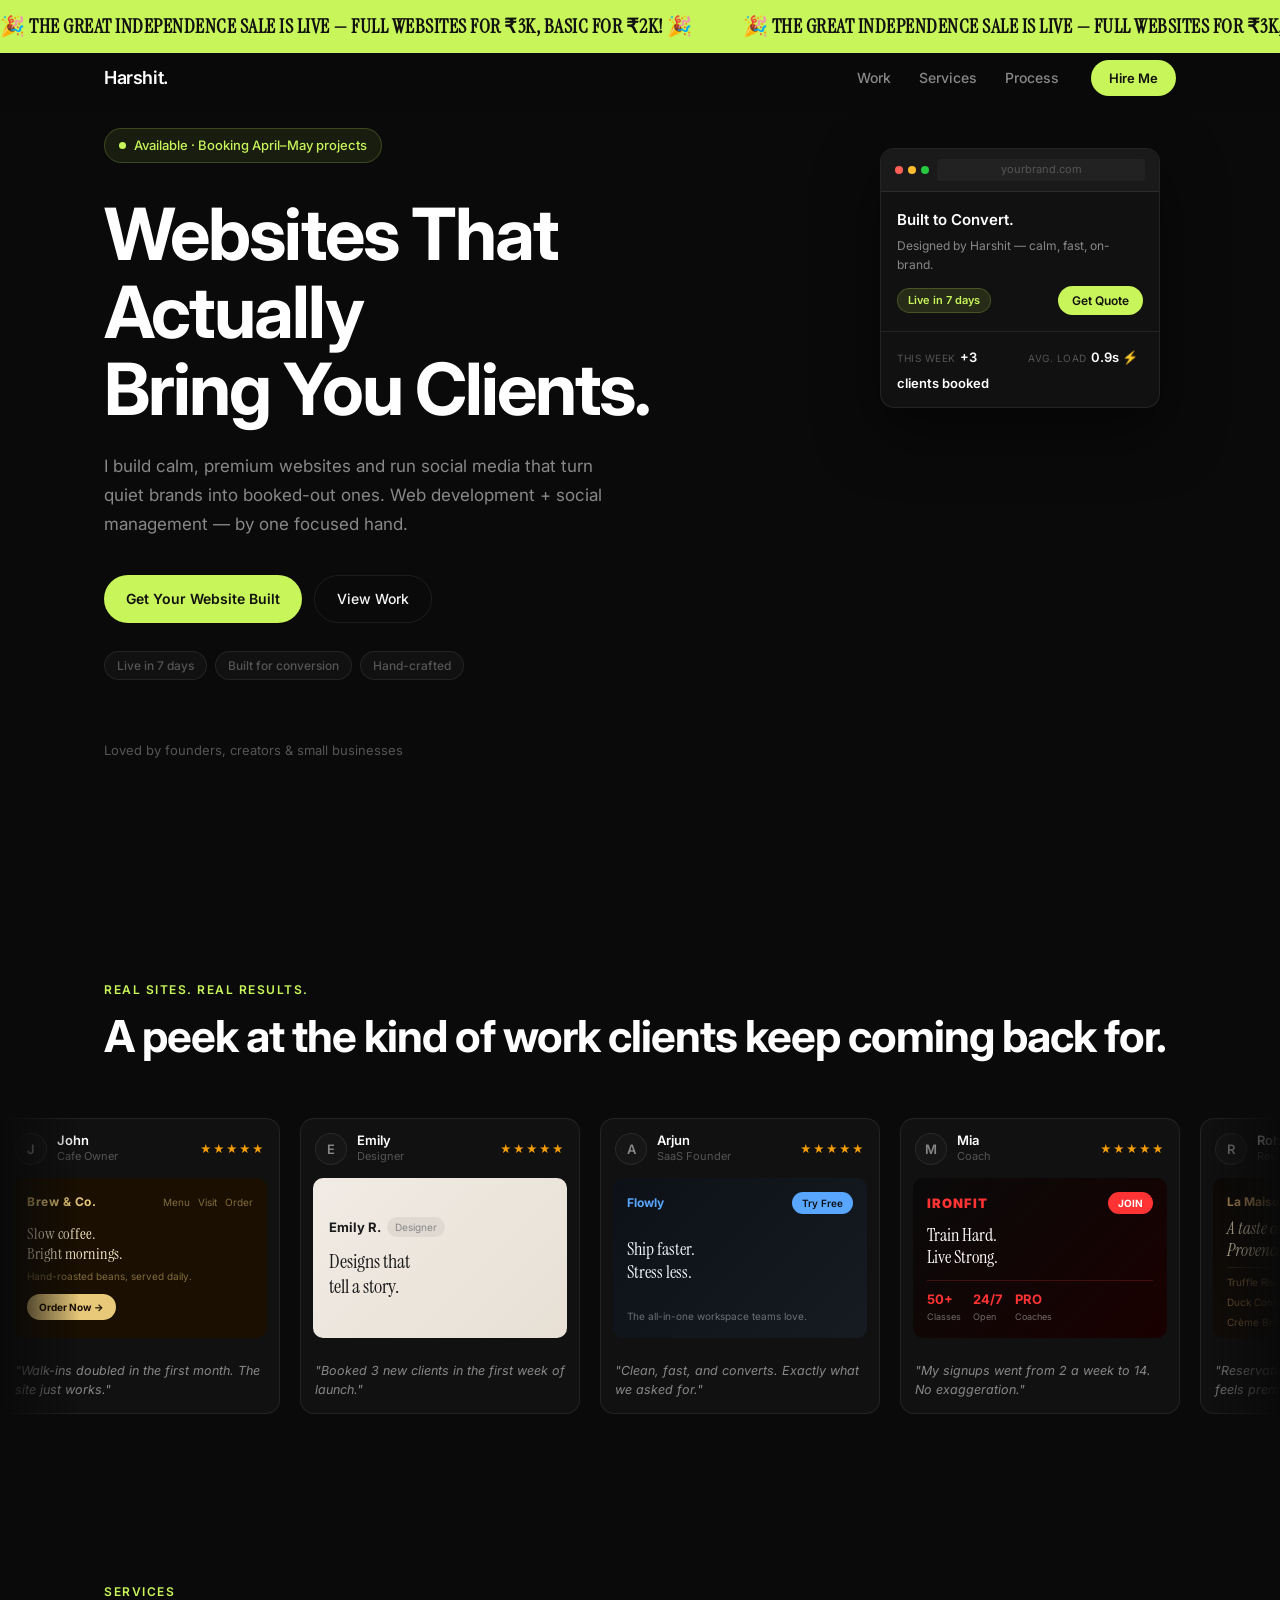
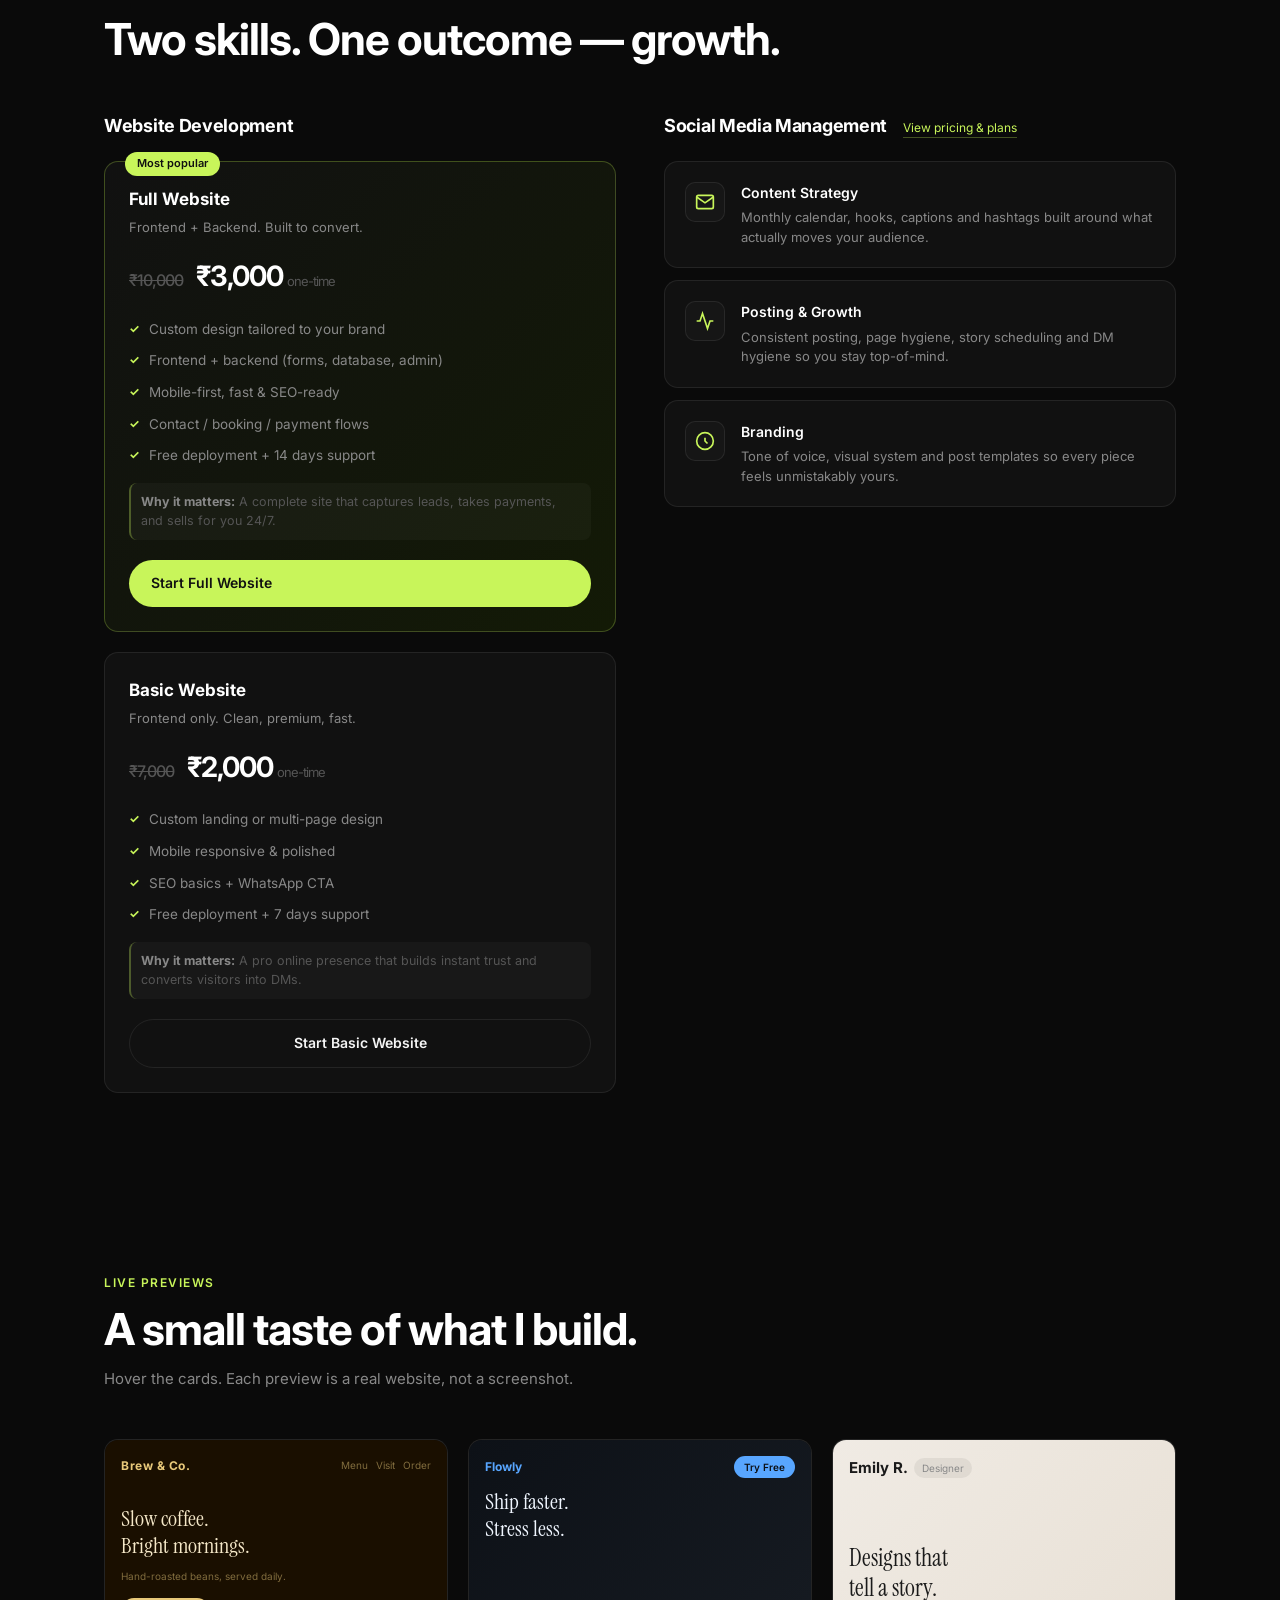
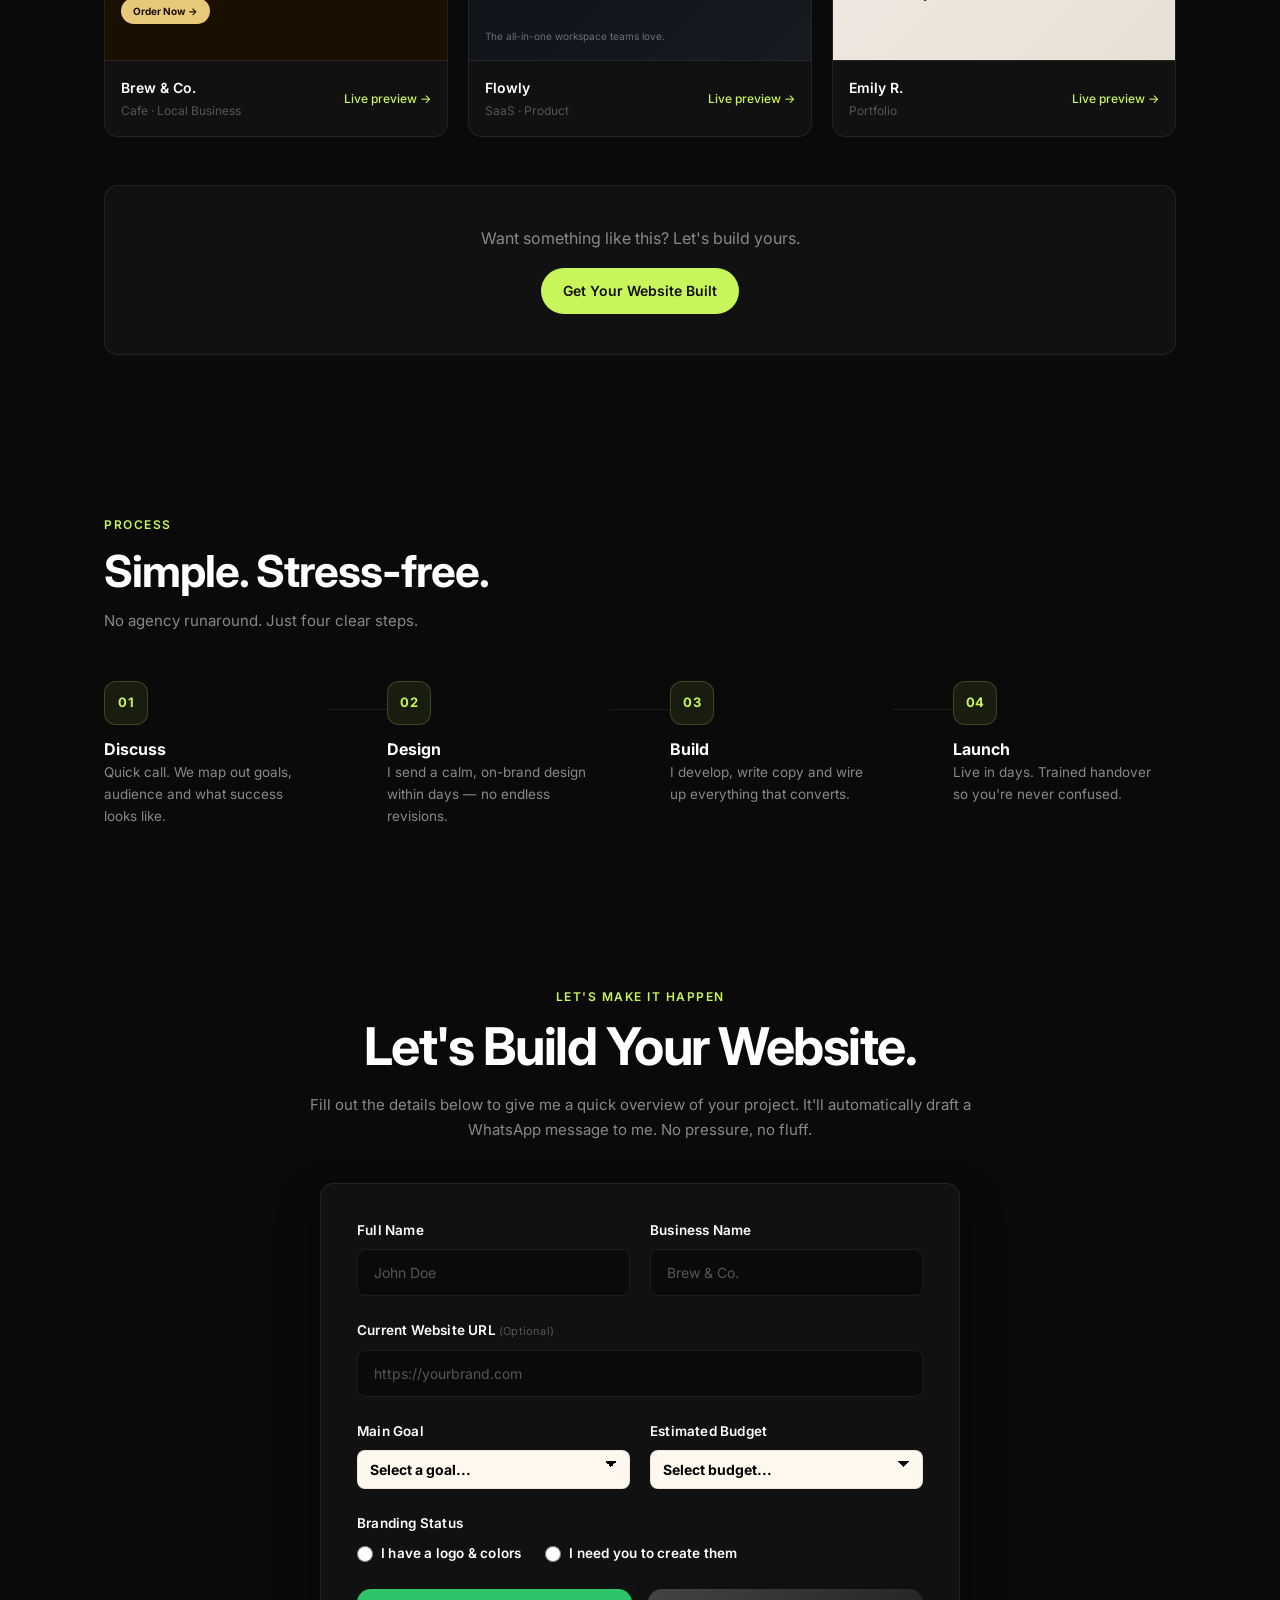
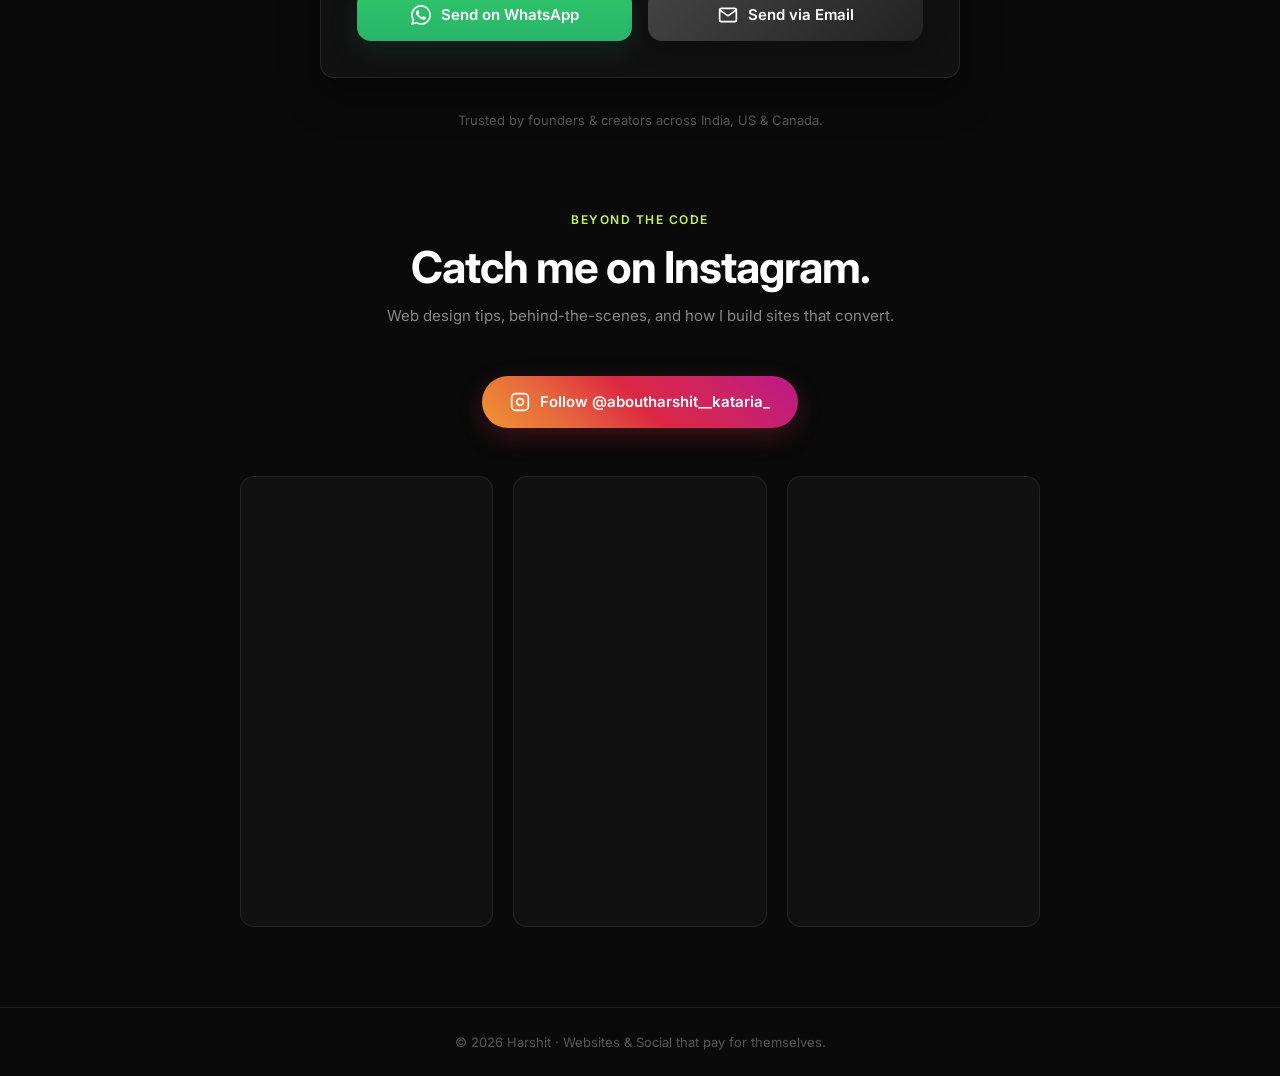
==== commit 68dd2f65: "Add files via upload Signed-off-by: hshit2010 <harshitkataria2010@gmail.com>" ====
--- a/index.html
+++ b/index.html
@@ -14,6 +14,12 @@
       rel="stylesheet" />
   </head>
   <body>
+    <div class="announcement-bar">
+      <div class="announcement-track">
+        <span>🎉 THE GREAT INDEPENDENCE SALE IS LIVE — FULL WEBSITES FOR ₹3K, BASIC FOR ₹2K! 🎉</span>
+        <span>🎉 THE GREAT INDEPENDENCE SALE IS LIVE — FULL WEBSITES FOR ₹3K, BASIC FOR ₹2K! 🎉</span>
+      </div>
+    </div>
     <!-- NAV -->
     <nav id="navbar">
       <div class="nav-inner">
@@ -413,7 +419,7 @@
             <div class="pricing-desc">
               Frontend + Backend. Built to convert.
             </div>
-            <div class="pricing-price">₹10,000<span>one-time</span></div>
+            <div class="pricing-price"><del class="old-price">₹10,000</del> ₹3,000<span>one-time</span></div>
             <ul class="pricing-features">
               <li>Custom design tailored to your brand</li>
               <li>Frontend + backend (forms, database, admin)</li>
@@ -434,7 +440,7 @@
           <div class="pricing-card">
             <div class="pricing-name">Basic Website</div>
             <div class="pricing-desc">Frontend only. Clean, premium, fast.</div>
-            <div class="pricing-price">₹7,000<span>one-time</span></div>
+            <div class="pricing-price"><del class="old-price">₹7,000</del> ₹2,000<span>one-time</span></div>
             <ul class="pricing-features">
               <li>Custom landing or multi-page design</li>
               <li>Mobile responsive &amp; polished</li>
@@ -665,70 +671,123 @@
         <div class="section-label">Let's make it happen</div>
         <h2 class="contact-title">Let's Build Your Website.</h2>
         <p class="contact-sub">
-          One short message. I reply within 24 hours with a clear plan and
-          pricing. No pressure, no fluff.
+          Fill out the details below to give me a quick overview of your project. It'll automatically draft a WhatsApp message to me. No pressure, no fluff.
         </p>
 
-        <div class="contact-links">
-          <a
-            href="https://wa.me/919875907476?text=Hi%20Harshit%2C%20I%27d%20like%20a%20website"
-            target="_blank"
-            class="contact-btn whatsapp">
-            <svg width="20" height="20" viewBox="0 0 24 24" fill="currentColor">
-              <path
-                d="M17.472 14.382c-.297-.149-1.758-.867-2.03-.967-.273-.099-.471-.148-.67.15-.197.297-.767.966-.94 1.164-.173.199-.347.223-.644.075-.297-.15-1.255-.463-2.39-1.475-.883-.788-1.48-1.761-1.653-2.059-.173-.297-.018-.458.13-.606.134-.133.298-.347.446-.52.149-.174.198-.298.298-.497.099-.198.05-.371-.025-.52-.075-.149-.669-1.612-.916-2.207-.242-.579-.487-.5-.669-.51-.173-.008-.371-.01-.57-.01-.198 0-.52.074-.792.372-.272.297-1.04 1.016-1.04 2.479 0 1.462 1.065 2.875 1.213 3.074.149.198 2.096 3.2 5.077 4.487.709.306 1.262.489 1.694.625.712.227 1.36.195 1.871.118.571-.085 1.758-.719 2.006-1.413.248-.694.248-1.289.173-1.413-.074-.124-.272-.198-.57-.347m-5.421 7.403h-.004a9.87 9.87 0 01-5.031-1.378l-.361-.214-3.741.982.998-3.648-.235-.374a9.86 9.86 0 01-1.51-5.26c.001-5.45 4.436-9.884 9.888-9.884 2.64 0 5.122 1.03 6.988 2.898a9.825 9.825 0 012.893 6.994c-.003 5.45-4.437 9.884-9.885 9.884m8.413-18.297A11.815 11.815 0 0012.05 0C5.495 0 .16 5.335.157 11.892c0 2.096.547 4.142 1.588 5.945L.057 24l6.305-1.654a11.882 11.882 0 005.683 1.448h.005c6.554 0 11.89-5.335 11.893-11.893a11.821 11.821 0 00-3.48-8.413z" />
-            </svg>
-            WhatsApp +91 98759 07476
-          </a>
-          <a href="tel:+919875907476" class="contact-btn phone">
-            <svg
-              width="18"
-              height="18"
-              viewBox="0 0 24 24"
-              fill="none"
-              stroke="currentColor"
-              stroke-width="2">
-              <path
-                d="M22 16.92v3a2 2 0 01-2.18 2 19.79 19.79 0 01-8.63-3.07A19.5 19.5 0 013.07 8.63a2 2 0 012-2.18h3a2 2 0 012 1.72c.127.96.361 1.903.7 2.81a2 2 0 01-.45 2.11L9.91 13.3a16 16 0 006.29 6.29l1.06-1.31a2 2 0 012.11-.45c.907.339 1.85.573 2.81.7A2 2 0 0122 16.92z" />
-            </svg>
-            +91 98759 07476
-          </a>
-          <a
-            href="https://www.instagram.com/aboutharshit__kataria_/"
-            target="_blank"
-            class="contact-btn instagram">
-            <svg
-              width="18"
-              height="18"
-              viewBox="0 0 24 24"
-              fill="none"
-              stroke="currentColor"
-              stroke-width="2">
-              <rect x="2" y="2" width="20" height="20" rx="5" ry="5" />
-              <path d="M16 11.37A4 4 0 1112.63 8 4 4 0 0116 11.37z" />
-              <line x1="17.5" y1="6.5" x2="17.51" y2="6.5" />
-            </svg>
-            @aboutharshit_kataria_
-          </a>
-          <a href="mailto:contact@aboutharshit.info" class="contact-btn email">
-            <svg
-              width="18"
-              height="18"
-              viewBox="0 0 24 24"
-              fill="none"
-              stroke="currentColor"
-              stroke-width="2">
-              <path
-                d="M4 4h16c1.1 0 2 .9 2 2v12c0 1.1-.9 2-2 2H4c-1.1 0-2-.9-2-2V6c0-1.1.9-2 2-2z" />
-              <polyline points="22,6 12,13 2,6" />
-            </svg>
-            contact@aboutharshit.info
-          </a>
-        </div>
+        <form id="leadForm" class="lead-form">
+          <div class="form-row stagger-1">
+            <div class="form-group">
+              <label for="fullName">Full Name</label>
+              <input type="text" id="fullName" name="fullName" required placeholder="John Doe">
+            </div>
+            <div class="form-group">
+              <label for="bizName">Business Name</label>
+              <input type="text" id="bizName" name="bizName" required placeholder="Brew & Co.">
+            </div>
+          </div>
+
+          <div class="form-group stagger-2">
+            <label for="website">Current Website URL <span class="optional">(Optional)</span></label>
+            <input type="url" id="website" name="website" placeholder="https://yourbrand.com">
+          </div>
+
+          <div class="form-row stagger-3">
+            <div class="form-group">
+              <label for="mainGoal">Main Goal</label>
+              <select id="mainGoal" name="mainGoal" required>
+                <option value="" disabled selected>Select a goal...</option>
+                <option value="Get more calls/leads">Get more calls/leads</option>
+                <option value="Sell products online">Sell products online</option>
+                <option value="Look professional & build trust">Look professional & build trust</option>
+                <option value="Just need a brand refresh">Just need a brand refresh</option>
+              </select>
+            </div>
+            <div class="form-group">
+              <label for="budget">Estimated Budget</label>
+              <select id="budget" name="budget" required>
+                <option value="" disabled selected>Select budget...</option>
+                <option value="Under ₹7,000">Under ₹7,000</option>
+                <option value="₹7,000 - ₹10,000">₹7,000 - ₹10,000</option>
+                <option value="₹10,000 - ₹20,000">₹10,000 - ₹20,000</option>
+                <option value="₹20,000+">₹20,000+</option>
+              </select>
+            </div>
+          </div>
+
+          <div class="form-group stagger-4">
+            <label>Branding Status</label>
+            <div class="radio-group">
+              <label class="radio-label">
+                <input type="radio" name="branding" value="I have a logo & colors" required>
+                <span>I have a logo & colors</span>
+              </label>
+              <label class="radio-label">
+                <input type="radio" name="branding" value="I need you to create them">
+                <span>I need you to create them</span>
+              </label>
+            </div>
+          </div>
+
+          <div class="form-actions stagger-5">
+            <button type="submit" id="waSubmit" class="btn-submit">
+              <svg width="20" height="20" viewBox="0 0 24 24" fill="currentColor">
+                <path d="M17.472 14.382c-.297-.149-1.758-.867-2.03-.967-.273-.099-.471-.148-.67.15-.197.297-.767.966-.94 1.164-.173.199-.347.223-.644.075-.297-.15-1.255-.463-2.39-1.475-.883-.788-1.48-1.761-1.653-2.059-.173-.297-.018-.458.13-.606.134-.133.298-.347.446-.52.149-.174.198-.298.298-.497.099-.198.05-.371-.025-.52-.075-.149-.669-1.612-.916-2.207-.242-.579-.487-.5-.669-.51-.173-.008-.371-.01-.57-.01-.198 0-.52.074-.792.372-.272.297-1.04 1.016-1.04 2.479 0 1.462 1.065 2.875 1.213 3.074.149.198 2.096 3.2 5.077 4.487.709.306 1.262.489 1.694.625.712.227 1.36.195 1.871.118.571-.085 1.758-.719 2.006-1.413.248-.694.248-1.289.173-1.413-.074-.124-.272-.198-.57-.347m-5.421 7.403h-.004a9.87 9.87 0 01-5.031-1.378l-.361-.214-3.741.982.998-3.648-.235-.374a9.86 9.86 0 01-1.51-5.26c.001-5.45 4.436-9.884 9.888-9.884 2.64 0 5.122 1.03 6.988 2.898a9.825 9.825 0 012.893 6.994c-.003 5.45-4.437 9.884-9.885 9.884m8.413-18.297A11.815 11.815 0 0012.05 0C5.495 0 .16 5.335.157 11.892c0 2.096.547 4.142 1.588 5.945L.057 24l6.305-1.654a11.882 11.882 0 005.683 1.448h.005c6.554 0 11.89-5.335 11.893-11.893a11.821 11.821 0 00-3.48-8.413z" />
+              </svg>
+              Send on WhatsApp
+            </button>
+            <button type="button" id="emailSubmit" class="btn-submit email-btn">
+              <svg width="20" height="20" viewBox="0 0 24 24" fill="none" stroke="currentColor" stroke-width="2">
+                <path d="M4 4h16c1.1 0 2 .9 2 2v12c0 1.1-.9 2-2 2H4c-1.1 0-2-.9-2-2V6c0-1.1.9-2 2-2z"></path>
+                <polyline points="22,6 12,13 2,6"></polyline>
+              </svg>
+              Send via Email
+            </button>
+          </div>
+        </form>
 
         <p class="contact-trust">
           Trusted by founders &amp; creators across India, US &amp; Canada.
         </p>
+      </div>
+    </section>
+
+    <section id="instagram" class="instagram-section">
+      <div class="instagram-inner">
+        <div class="section-label">Beyond the Code</div>
+        <h2 class="section-title">Catch me on Instagram.</h2>
+        <p class="section-subtitle">Web design tips, behind-the-scenes, and how I build sites that convert.</p>
+
+        <a href="https://www.instagram.com/aboutharshit__kataria_/" target="_blank" class="btn-insta">
+          <svg width="20" height="20" viewBox="0 0 24 24" fill="none" stroke="currentColor" stroke-width="2">
+            <rect x="2" y="2" width="20" height="20" rx="5" ry="5"></rect>
+            <path d="M16 11.37A4 4 0 1 1 12.63 8 4 4 0 0 1 16 11.37z"></path>
+            <line x1="17.5" y1="6.5" x2="17.51" y2="6.5"></line>
+          </svg>
+          Follow @aboutharshit__kataria_
+        </a>
+
+        <div class="reels-grid">
+          <a href="https://www.instagram.com/aboutharshit__kataria_/" target="_blank" class="reel-card">
+            <div class="reel-overlay">
+              <svg width="40" height="40" viewBox="0 0 24 24" fill="white"><path d="M8 5v14l11-7z"/></svg>
+            </div>
+            <div class="reel-bg" style="background-image: url('https://images.unsplash.com/photo-1611162617474-5b21e879e113?q=80&w=800&auto=format&fit=crop');"></div>
+          </a>
+
+          <a href="https://www.instagram.com/aboutharshit__kataria_/" target="_blank" class="reel-card">
+            <div class="reel-overlay">
+              <svg width="40" height="40" viewBox="0 0 24 24" fill="white"><path d="M8 5v14l11-7z"/></svg>
+            </div>
+            <div class="reel-bg" style="background-image: url('https://images.unsplash.com/photo-1616469829581-73993eb86b02?q=80&w=800&auto=format&fit=crop');"></div>
+          </a>
+
+          <a href="https://www.instagram.com/aboutharshit__kataria_/" target="_blank" class="reel-card">
+            <div class="reel-overlay">
+              <svg width="40" height="40" viewBox="0 0 24 24" fill="white"><path d="M8 5v14l11-7z"/></svg>
+            </div>
+            <div class="reel-bg" style="background-image: url('https://images.unsplash.com/photo-1558655146-d09347e92766?q=80&w=800&auto=format&fit=crop');"></div>
+          </a>
+        </div>
       </div>
     </section>
 
--- a/style.css
+++ b/style.css
@@ -1423,3 +1423,385 @@
     max-width: 100%;
   }
 }
+
+/* =========================================
+   LEAD FORM STYLES
+   ========================================= */
+.lead-form {
+  background: var(--bg-card);
+  border: 1px solid var(--border);
+  border-radius: var(--radius);
+  padding: 36px;
+  text-align: left;
+  margin: 0 auto 32px auto;
+  max-width: 640px;
+  box-shadow: 0 16px 40px rgba(0, 0, 0, 0.4);
+}
+
+.form-row {
+  display: grid;
+  grid-template-columns: 1fr 1fr;
+  gap: 20px;
+}
+
+.form-group {
+  margin-bottom: 24px;
+  display: flex;
+  flex-direction: column;
+  gap: 8px;
+}
+
+.form-group label {
+  font-size: 13.5px;
+  font-weight: 600;
+  color: var(--white);
+  letter-spacing: 0.2px;
+}
+
+.form-group .optional {
+  color: var(--text-dim);
+  font-weight: 400;
+  font-size: 11px;
+}
+
+.lead-form input[type="text"],
+.lead-form input[type="url"],
+.lead-form select {
+  width: 100%;
+  background: var(--bg);
+  border: 1px solid var(--border);
+  color: var(--text);
+  font-size: 14px;
+  padding: 14px 16px;
+  border-radius: var(--radius-sm);
+  font-family: var(--font);
+  transition: all 0.3s ease;
+  outline: none;
+  appearance: none; /* helps normalize select boxes */
+}
+
+.lead-form input::placeholder {
+  color: var(--text-dim);
+}
+
+/* Slick Focus Glow */
+.lead-form input:focus,
+.lead-form select:focus {
+  border-color: rgba(37, 211, 102, 0.5);
+  box-shadow: 0 0 16px rgba(37, 211, 102, 0.15), inset 0 0 8px rgba(255,255,255,0.02);
+  background: rgba(255, 255, 255, 0.02);
+}
+
+.radio-group {
+  display: flex;
+  gap: 24px;
+}
+
+.radio-label {
+  display: flex;
+  align-items: center;
+  gap: 8px;
+  font-size: 13.5px;
+  color: var(--text-muted);
+  cursor: pointer;
+  transition: color 0.2s;
+}
+
+.radio-label:hover {
+  color: var(--text);
+}
+
+.radio-label input[type="radio"] {
+  accent-color: #25d366; /* Native vibrant green */
+  width: 16px;
+  height: 16px;
+  cursor: pointer;
+}
+
+.btn-submit {
+  width: 100%;
+  display: flex;
+  align-items: center;
+  justify-content: center;
+  gap: 10px;
+  background: linear-gradient(135deg, #25d366 0%, #128c7e 100%);
+  color: white;
+  font-size: 15px;
+  font-weight: 600;
+  padding: 16px;
+  border-radius: var(--radius);
+  border: none;
+  margin-top: 12px;
+  transition: all 0.3s ease;
+  box-shadow: 0 8px 24px rgba(37, 211, 102, 0.25);
+}
+
+.btn-submit:hover {
+  transform: translateY(-3px);
+  box-shadow: 0 12px 32px rgba(37, 211, 102, 0.4);
+}
+
+/* WhatsApp button — softer natural green and floating effect (targeted) */
+#waSubmit {
+  background: linear-gradient(180deg, #2fc66a 0%, #28b46b 100%);
+  color: #fff;
+  box-shadow: 0 10px 30px rgba(40, 180, 107, 0.12);
+  transition: transform 0.35s ease, box-shadow 0.35s ease;
+  animation: floatY 6s ease-in-out infinite;
+}
+
+#waSubmit:hover {
+  transform: translateY(-6px) scale(1.02);
+  box-shadow: 0 18px 40px rgba(40, 180, 107, 0.18);
+}
+
+@keyframes floatY {
+  0% { transform: translateY(0); }
+  50% { transform: translateY(-6px); }
+  100% { transform: translateY(0); }
+}
+
+/* Staggered Form Animations */
+.stagger-1, .stagger-2, .stagger-3, .stagger-4, .stagger-5 {
+  opacity: 0;
+  transform: translateY(16px);
+}
+
+/* Triggers when the JS Intersection Observer adds .is-visible to the form */
+.lead-form.is-visible .stagger-1 { animation: formFadeUp 0.5s 0.1s ease forwards; }
+.lead-form.is-visible .stagger-2 { animation: formFadeUp 0.5s 0.2s ease forwards; }
+.lead-form.is-visible .stagger-3 { animation: formFadeUp 0.5s 0.3s ease forwards; }
+.lead-form.is-visible .stagger-4 { animation: formFadeUp 0.5s 0.4s ease forwards; }
+.lead-form.is-visible .stagger-5 { animation: formFadeUp 0.5s 0.5s ease forwards; }
+
+@keyframes formFadeUp {
+  to {
+    opacity: 1;
+    transform: translateY(0);
+  }
+}
+
+/* Responsive Overrides */
+@media (max-width: 640px) {
+  .form-row, .radio-group {
+    grid-template-columns: 1fr;
+    flex-direction: column;
+    gap: 16px;
+  }
+  .lead-form {
+    padding: 24px;
+  }
+}
+
+/* Announcement Bar Styles */
+.announcement-bar {
+  position: fixed;
+  top: 0;
+  left: 0;
+  right: 0;
+  background: var(--accent);
+  color: #111;
+  z-index: 1000;
+  overflow: hidden;
+  padding: 10px 0;
+  font-family: var(--font-serif);
+  font-size: 20px;
+  letter-spacing: 0.5px;
+  text-transform: uppercase;
+  font-weight: 600;
+  border-bottom: 1px solid var(--border);
+}
+.announcement-track {
+  display: flex;
+  gap: 50px;
+  width: max-content;
+  animation: marqueeLeft 15s linear infinite;
+  white-space: nowrap;
+}
+@keyframes marqueeLeft {
+  to { transform: translateX(-50%); }
+}
+/* Push navbar down to accommodate the banner */
+#navbar {
+  top: 44px;
+}
+
+/* Dual Action Buttons */
+.form-actions {
+  display: flex;
+  gap: 16px;
+  margin-top: 12px;
+}
+.form-actions .btn-submit {
+  margin-top: 0;
+  flex: 1;
+}
+.email-btn {
+  background: linear-gradient(135deg, #444 0%, #222 100%);
+  box-shadow: 0 8px 24px rgba(0, 0, 0, 0.2);
+}
+.email-btn:hover {
+  background: linear-gradient(135deg, #555 0%, #333 100%);
+  box-shadow: 0 12px 32px rgba(0, 0, 0, 0.3);
+  transform: translateY(-3px);
+}
+
+@media (max-width: 480px) {
+  .form-actions {
+    flex-direction: column;
+  }
+}
+
+/* Old Price Strikethrough */
+.old-price {
+  font-size: 16px;
+  color: var(--text-dim);
+  text-decoration: line-through;
+  margin-right: 8px;
+  font-weight: 500;
+}
+
+/* Creamy background for Main Goal and Budget selects in contact form */
+#contact .lead-form select#mainGoal,
+#contact .lead-form select#budget {
+  background: #fff8ee;
+  color: #000;
+  font-weight: 700;
+  padding: 10px 12px;
+  border-radius: 8px;
+  border: 1px solid rgba(0,0,0,0.08);
+  appearance: none;
+  -webkit-appearance: none;
+}
+
+/* Ensure the visible selected value is black; style the option list to match the theme */
+#contact .lead-form select#mainGoal option,
+#contact .lead-form select#budget option {
+  background: #fff8ee;
+  color: #000;
+}
+
+/* Dim the placeholder/disabled option text */
+#contact .lead-form select#mainGoal option[disabled],
+#contact .lead-form select#budget option[disabled] {
+  color: #777;
+}
+
+#contact .lead-form select#mainGoal:focus,
+#contact .lead-form select#budget:focus,
+#contact .lead-form select#mainGoal:active,
+#contact .lead-form select#budget:active {
+  outline: none;
+  box-shadow: 0 0 0 4px rgba(200,245,90,0.08);
+  background: #fff8ee;
+}
+
+/* Optional: ensure the caret/arrow is visible on dark backgrounds */
+#contact .lead-form select#mainGoal::-ms-expand,
+#contact .lead-form select#budget::-ms-expand {
+  display: none;
+}
+
+/* Provide a lightweight custom arrow using background-image for modern browsers */
+#contact .lead-form select#mainGoal,
+#contact .lead-form select#budget {
+  background-image: linear-gradient(45deg, transparent 50%, #000 50%), linear-gradient(135deg, #000 50%, transparent 50%);
+  background-position: calc(100% - 18px) calc(50% - 6px), calc(100% - 12px) calc(50% - 6px);
+  background-size: 6px 6px, 6px 6px;
+  background-repeat: no-repeat;
+}
+
+
+/* =========================================
+   INSTAGRAM SECTION
+   ========================================= */
+.instagram-section {
+  padding: 0 24px 80px;
+}
+.instagram-inner {
+  max-width: 800px;
+  margin: 0 auto;
+  text-align: center;
+}
+
+/* Instagram Gradient Button */
+.btn-insta {
+  display: inline-flex;
+  align-items: center;
+  justify-content: center;
+  gap: 10px;
+  background: linear-gradient(45deg, #f09433 0%, #e6683c 25%, #dc2743 50%, #cc2366 75%, #bc1888 100%);
+  color: white;
+  font-size: 15px;
+  font-weight: 600;
+  padding: 14px 28px;
+  border-radius: 100px;
+  margin-bottom: 48px;
+  transition: all 0.3s ease;
+  box-shadow: 0 8px 24px rgba(220, 39, 67, 0.25);
+}
+.btn-insta:hover {
+  transform: translateY(-3px) scale(1.02);
+  box-shadow: 0 12px 32px rgba(220, 39, 67, 0.4);
+  color: white;
+}
+
+/* Reels Grid */
+.reels-grid {
+  display: grid;
+  grid-template-columns: repeat(3, 1fr);
+  gap: 20px;
+}
+
+.reel-card {
+  position: relative;
+  aspect-ratio: 9 / 16;
+  border-radius: var(--radius);
+  overflow: hidden;
+  border: 1px solid var(--border);
+  display: block;
+  transition: transform 0.3s ease, border-color 0.3s ease;
+  background: var(--bg-card);
+}
+
+.reel-bg {
+  position: absolute;
+  inset: 0;
+  background-size: cover;
+  background-position: center;
+  transition: transform 0.5s ease;
+}
+
+.reel-overlay {
+  position: absolute;
+  inset: 0;
+  background: rgba(0, 0, 0, 0.4);
+  z-index: 2;
+  display: flex;
+  align-items: center;
+  justify-content: center;
+  opacity: 0;
+  transition: opacity 0.3s ease;
+}
+
+.reel-card:hover {
+  transform: translateY(-6px);
+  border-color: rgba(220, 39, 67, 0.5);
+  box-shadow: 0 16px 40px rgba(0,0,0,0.4);
+}
+
+.reel-card:hover .reel-bg {
+  transform: scale(1.05);
+}
+
+.reel-card:hover .reel-overlay {
+  opacity: 1;
+}
+
+@media (max-width: 640px) {
+  .reels-grid {
+    grid-template-columns: 1fr;
+    max-width: 320px;
+    margin: 0 auto;
+  }
+}
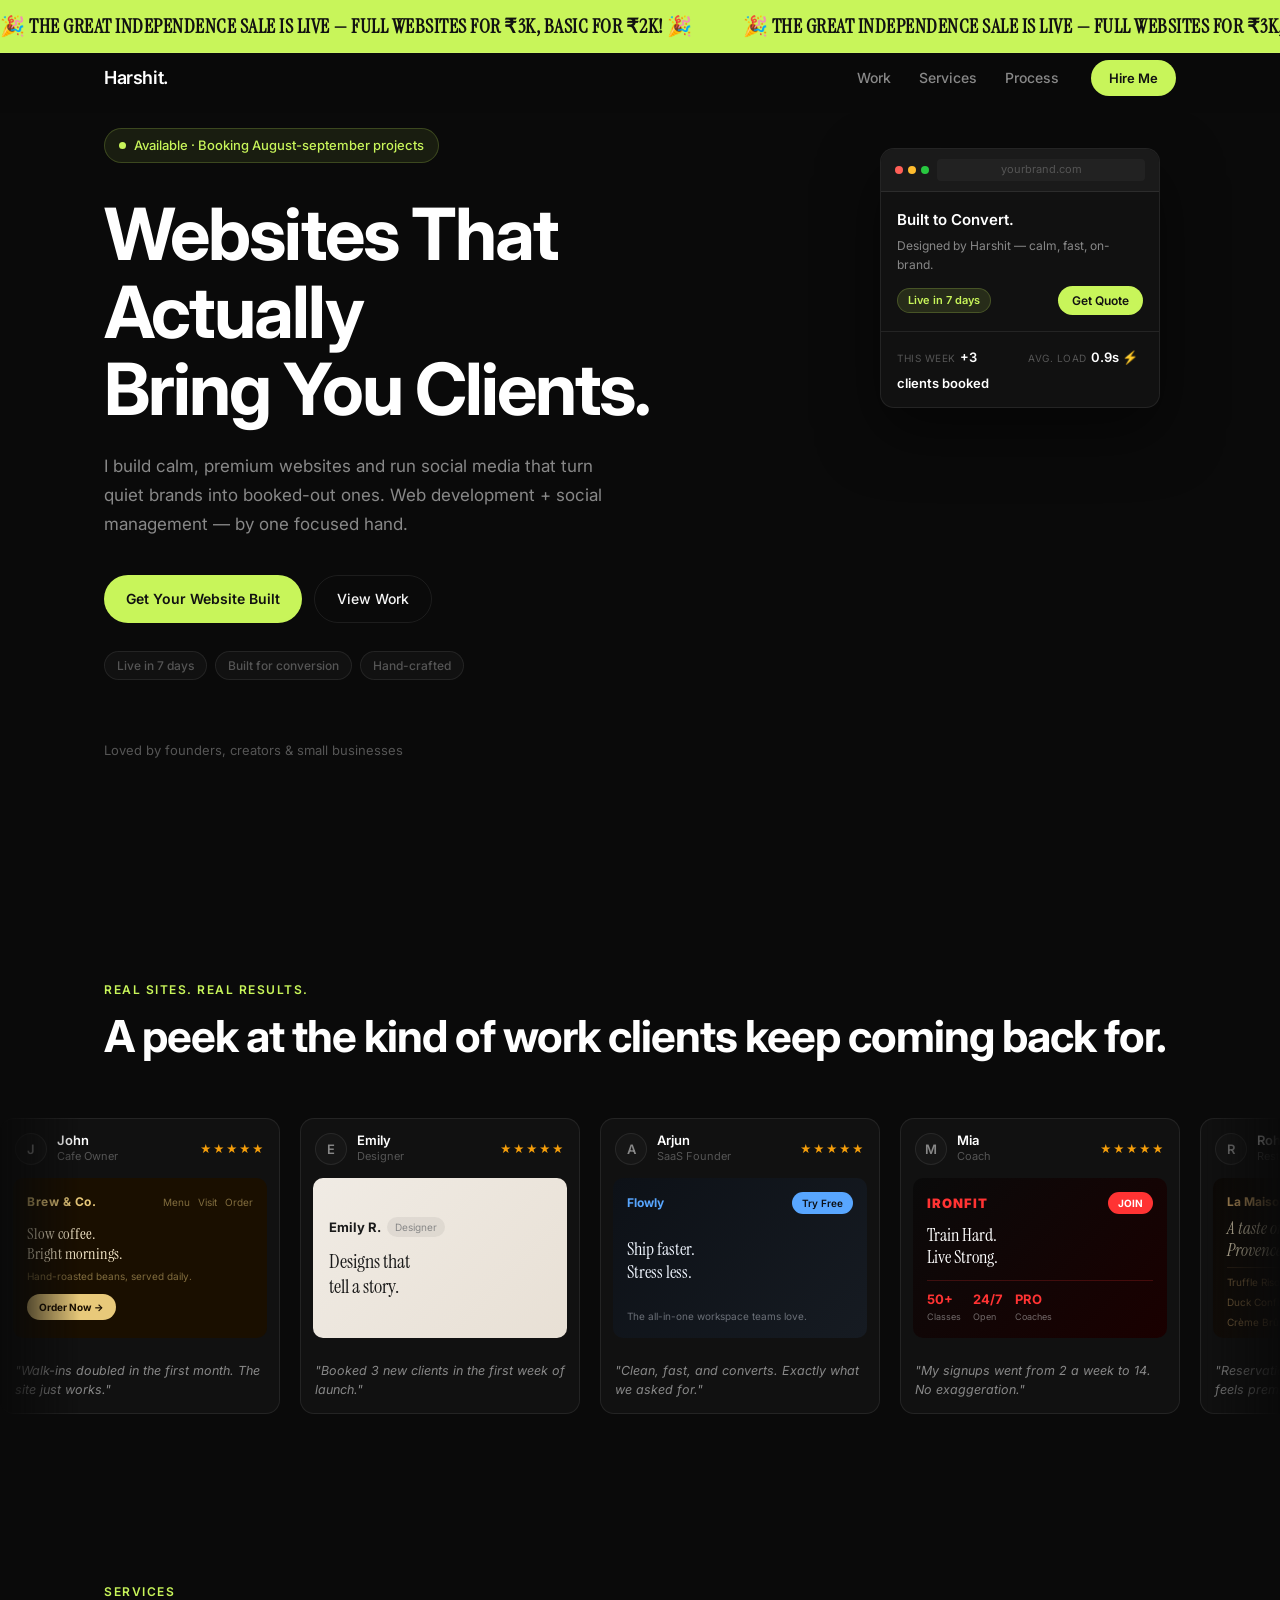
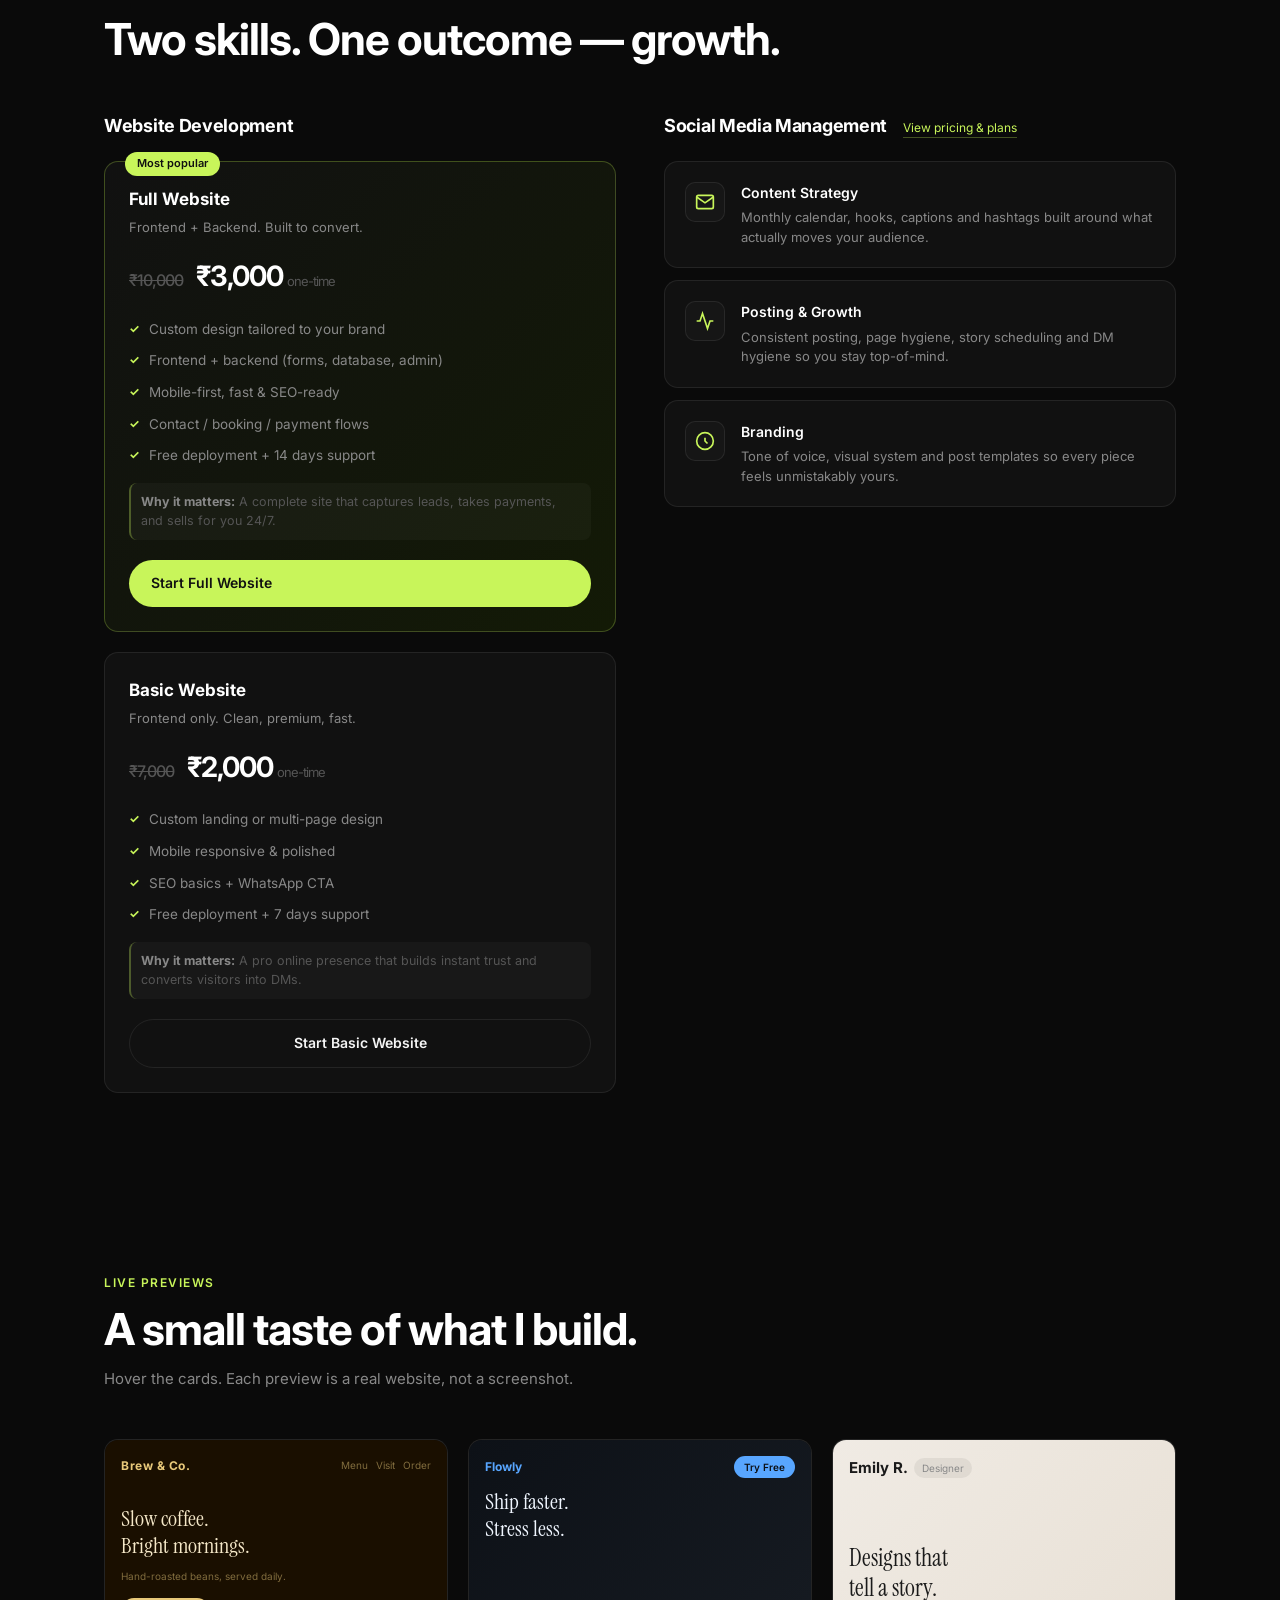
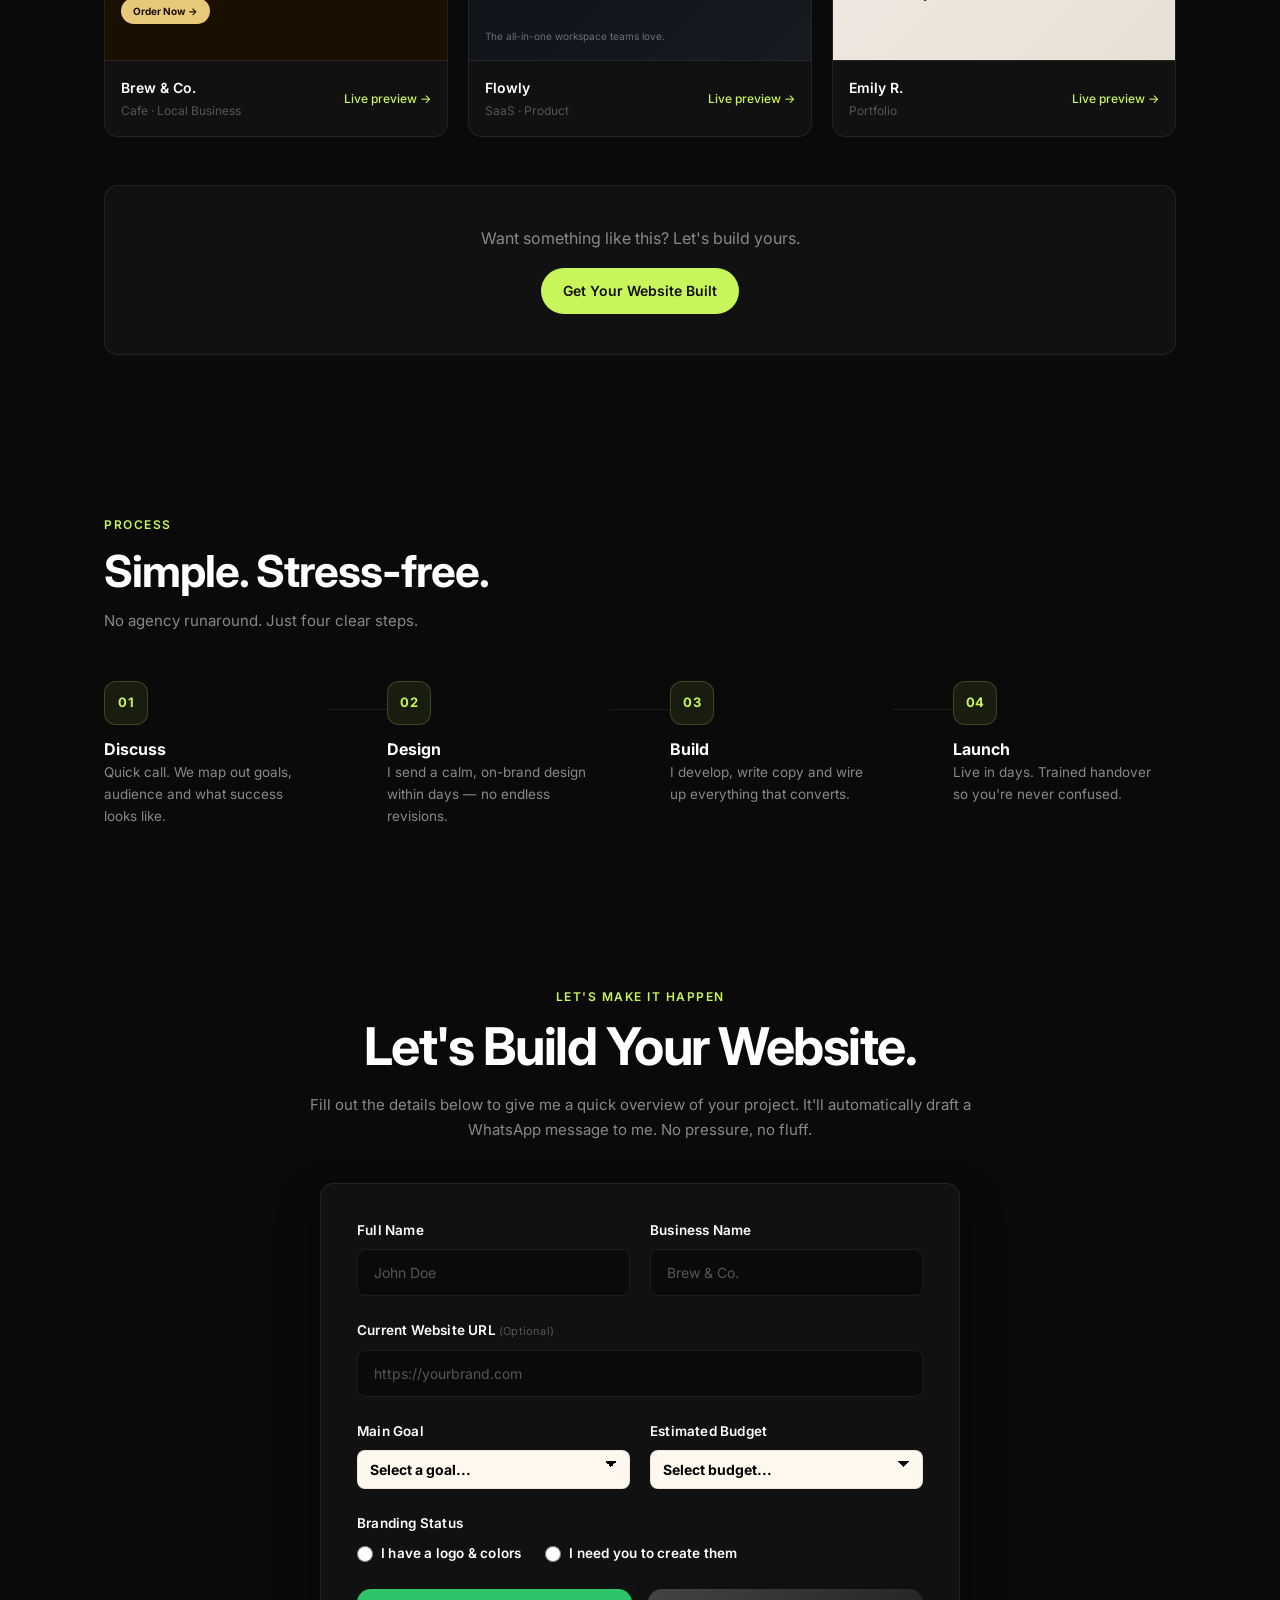
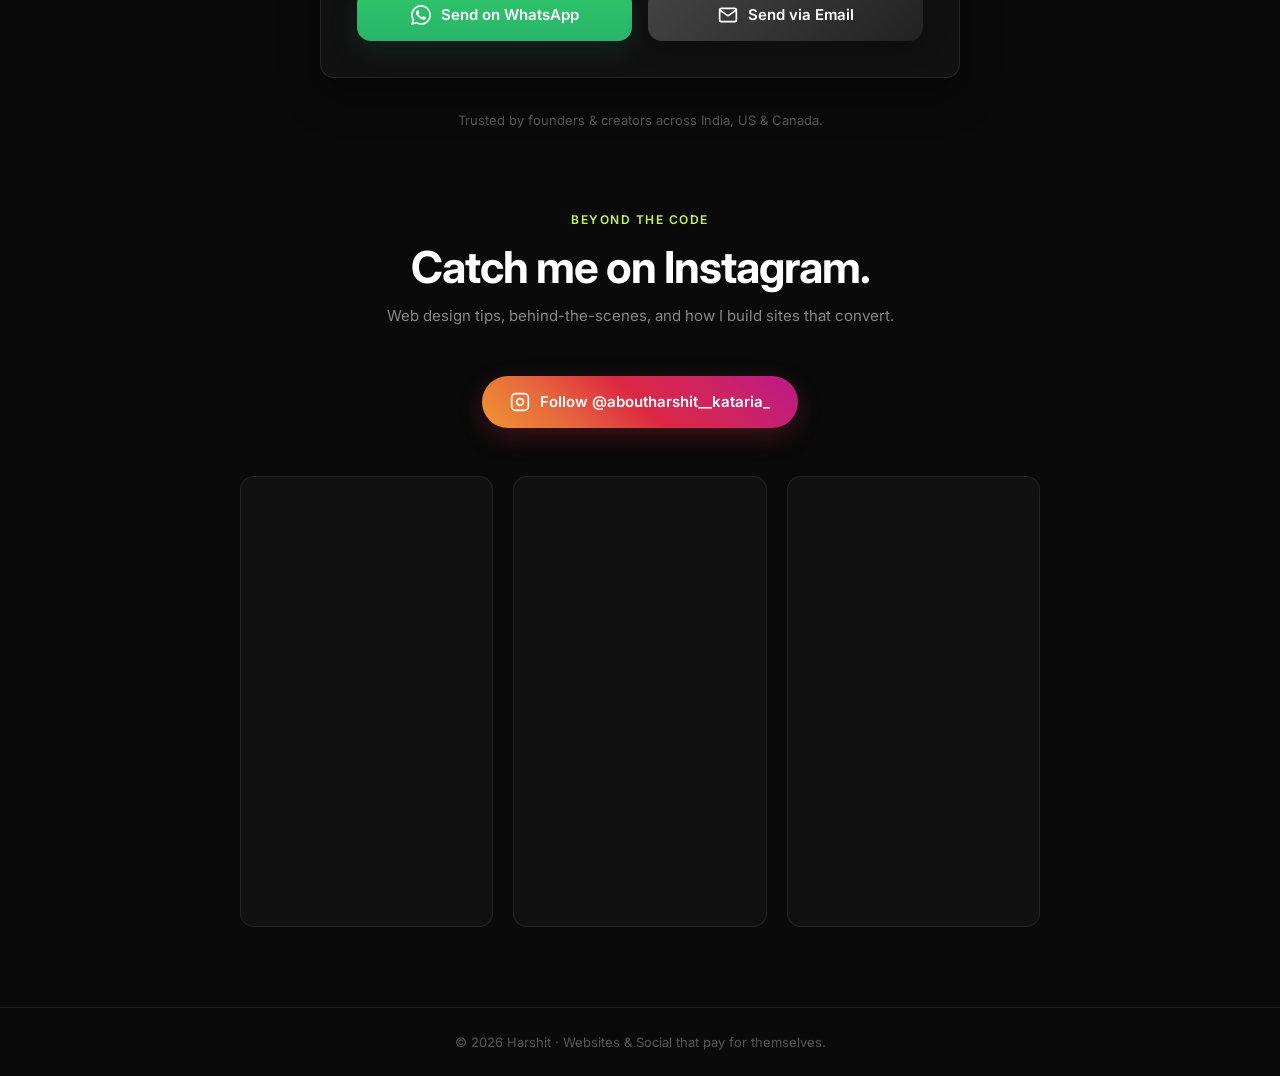
==== commit e79b7b0a: "Update index.html Signed-off-by: hshit2010 <harshitkataria2010@gmail.com>" ====
--- a/index.html
+++ b/index.html
@@ -48,7 +48,7 @@
     <section id="top" class="hero">
       <div class="hero-badge">
         <span class="badge-dot"></span>
-        Available · Booking April–May projects
+        Available · Booking August-september projects
       </div>
       <h1 class="hero-headline">
         Websites That Actually<br />Bring You Clients.
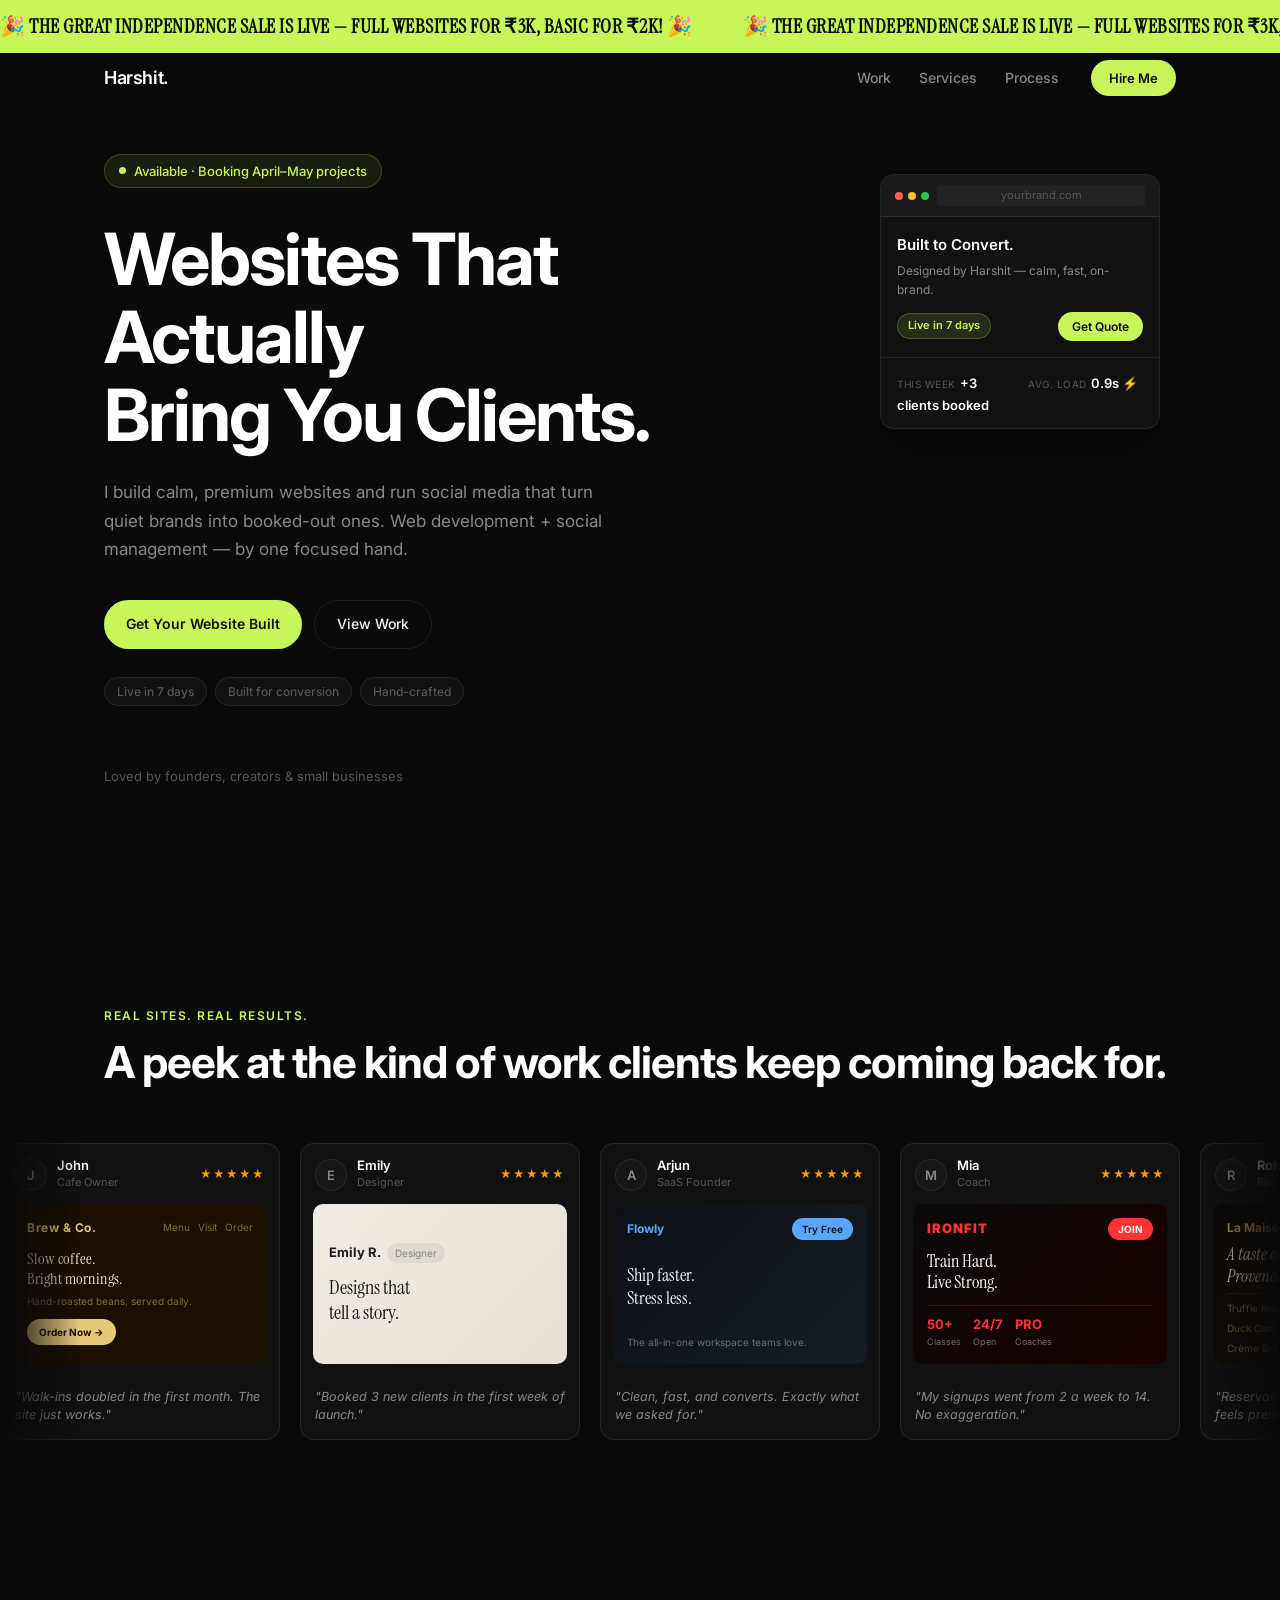
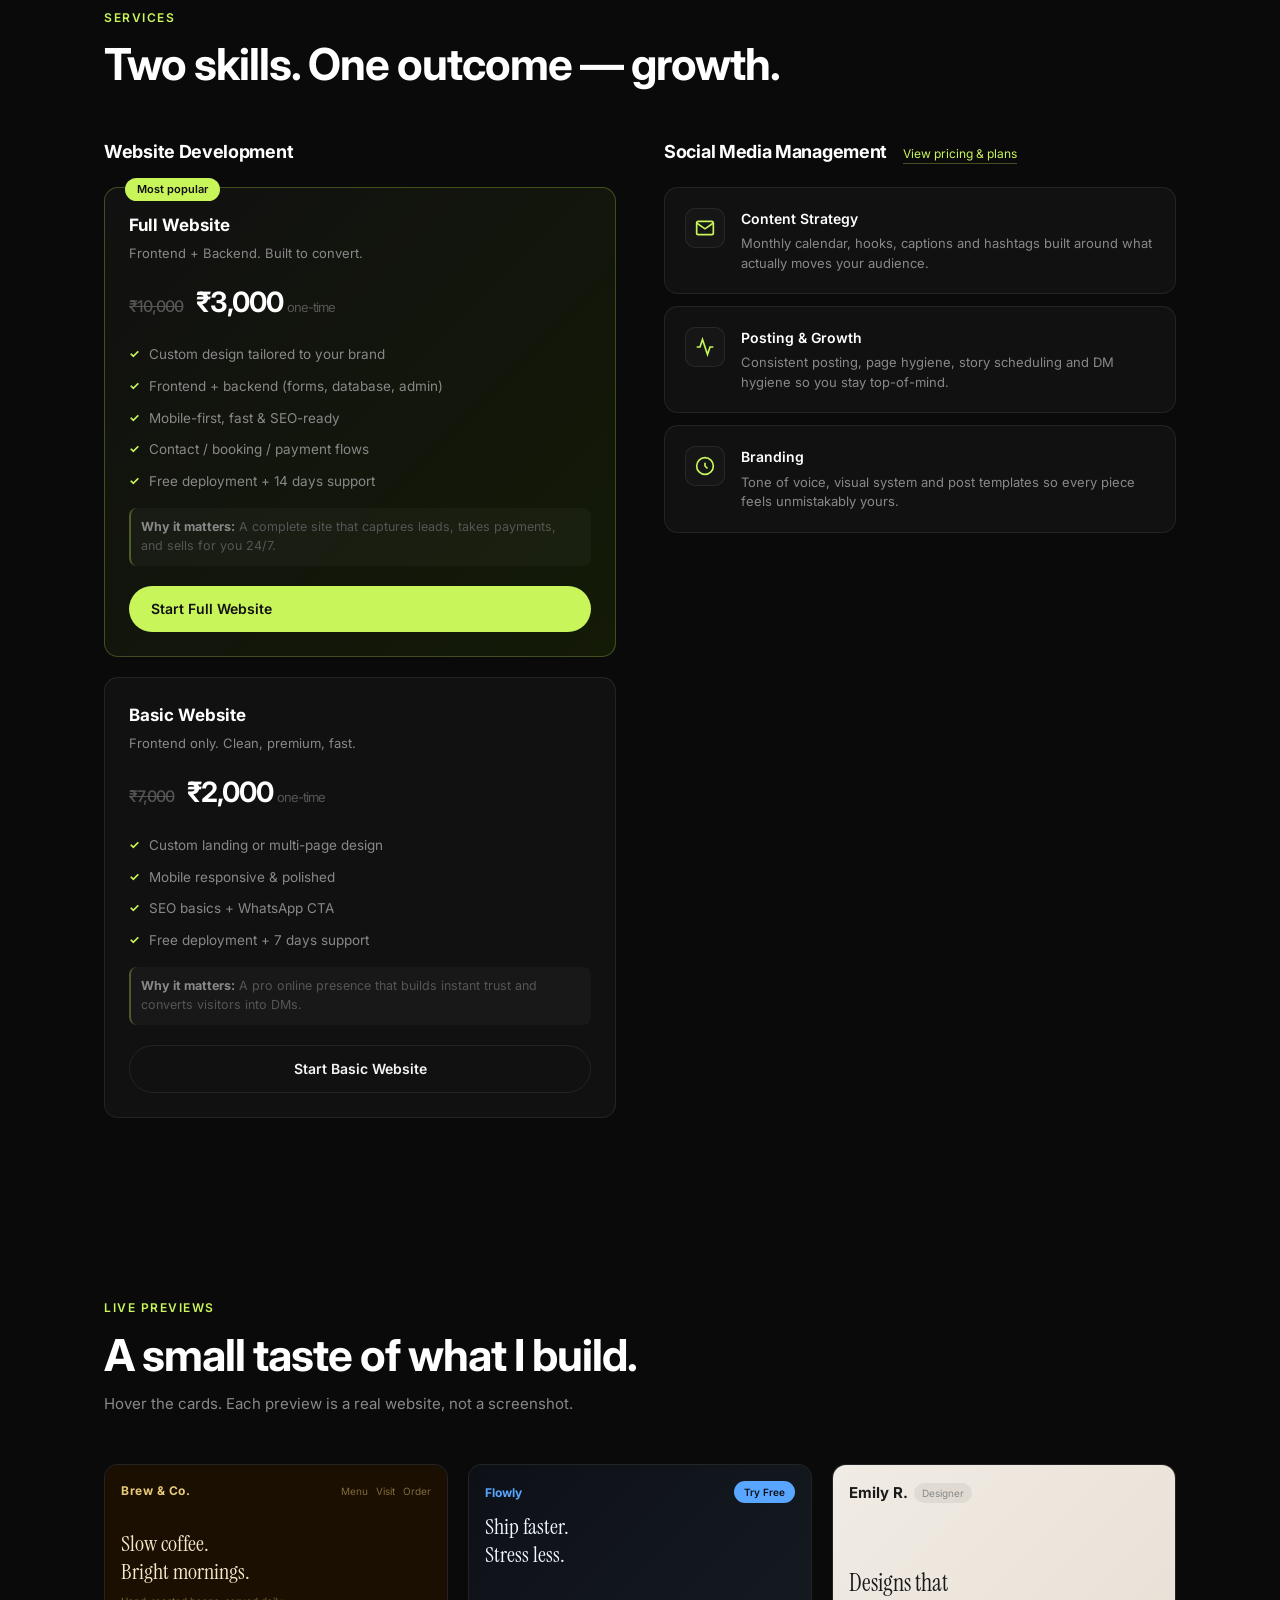
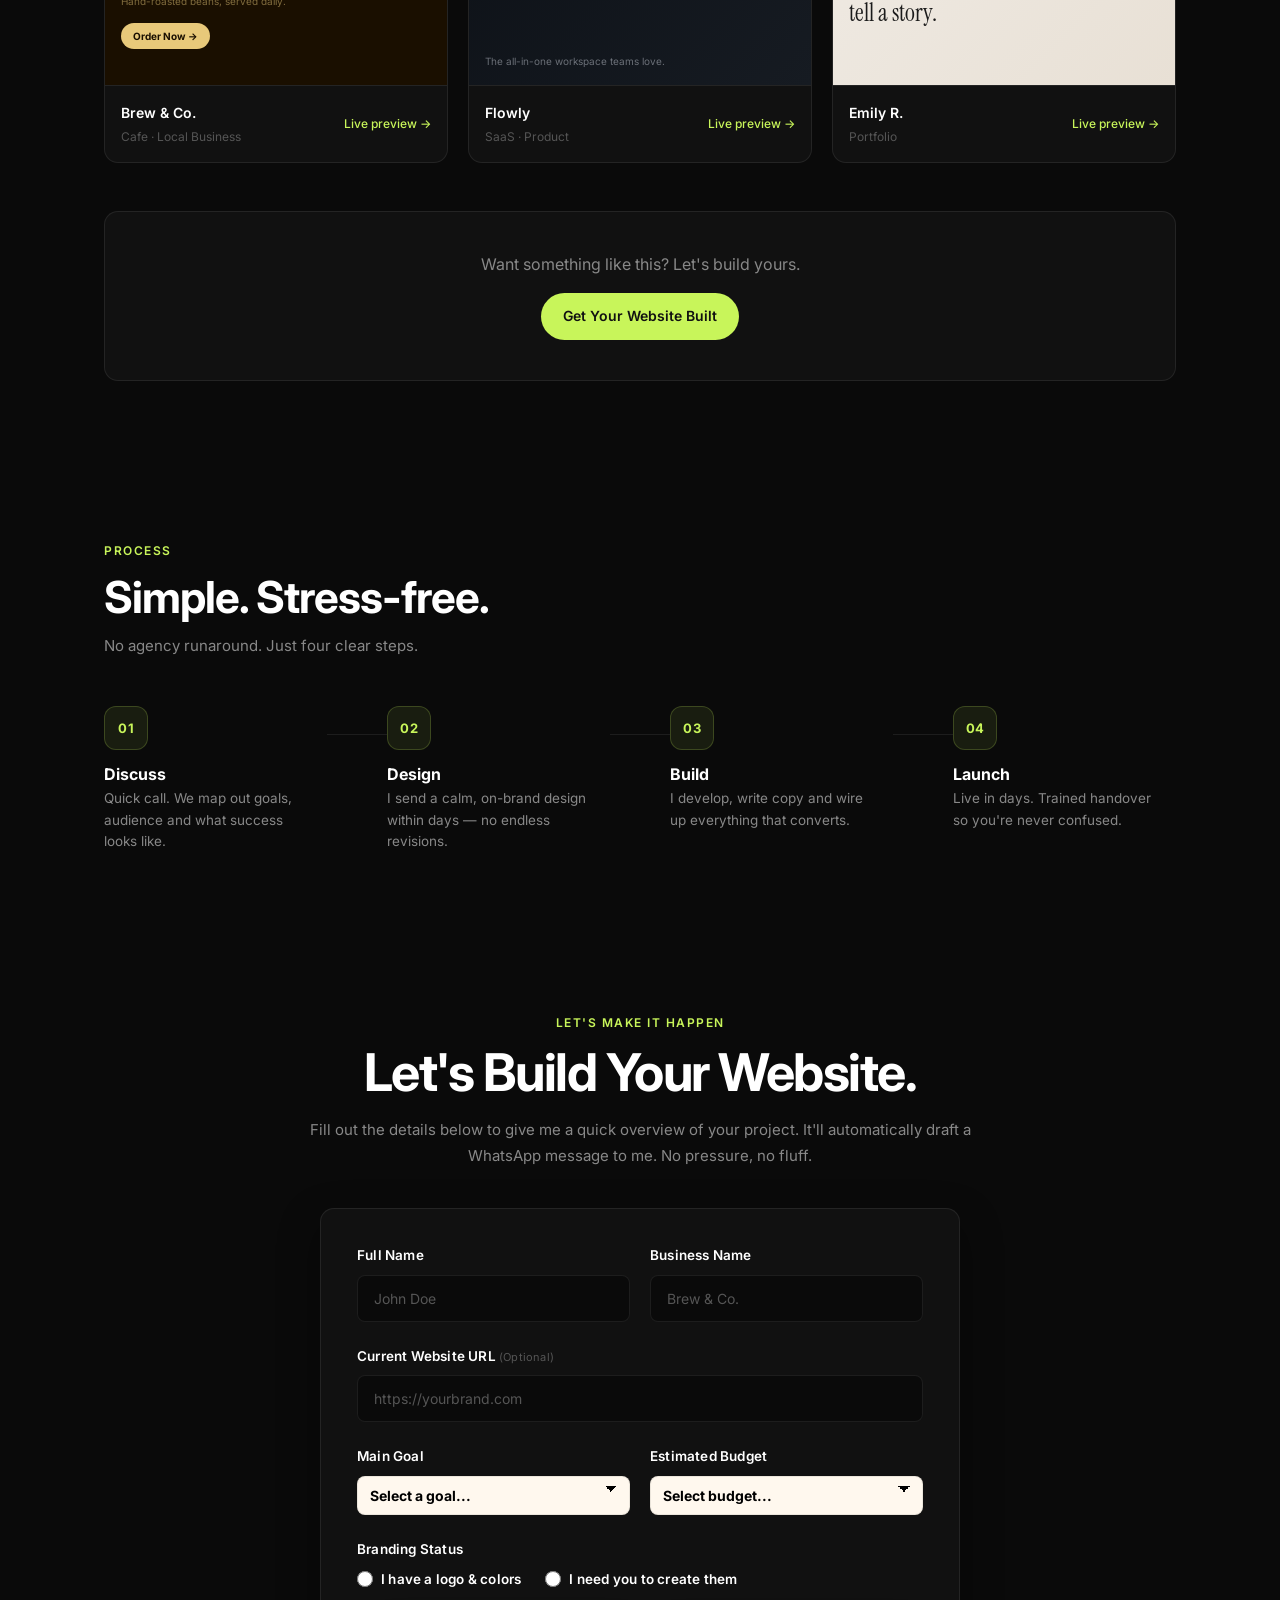
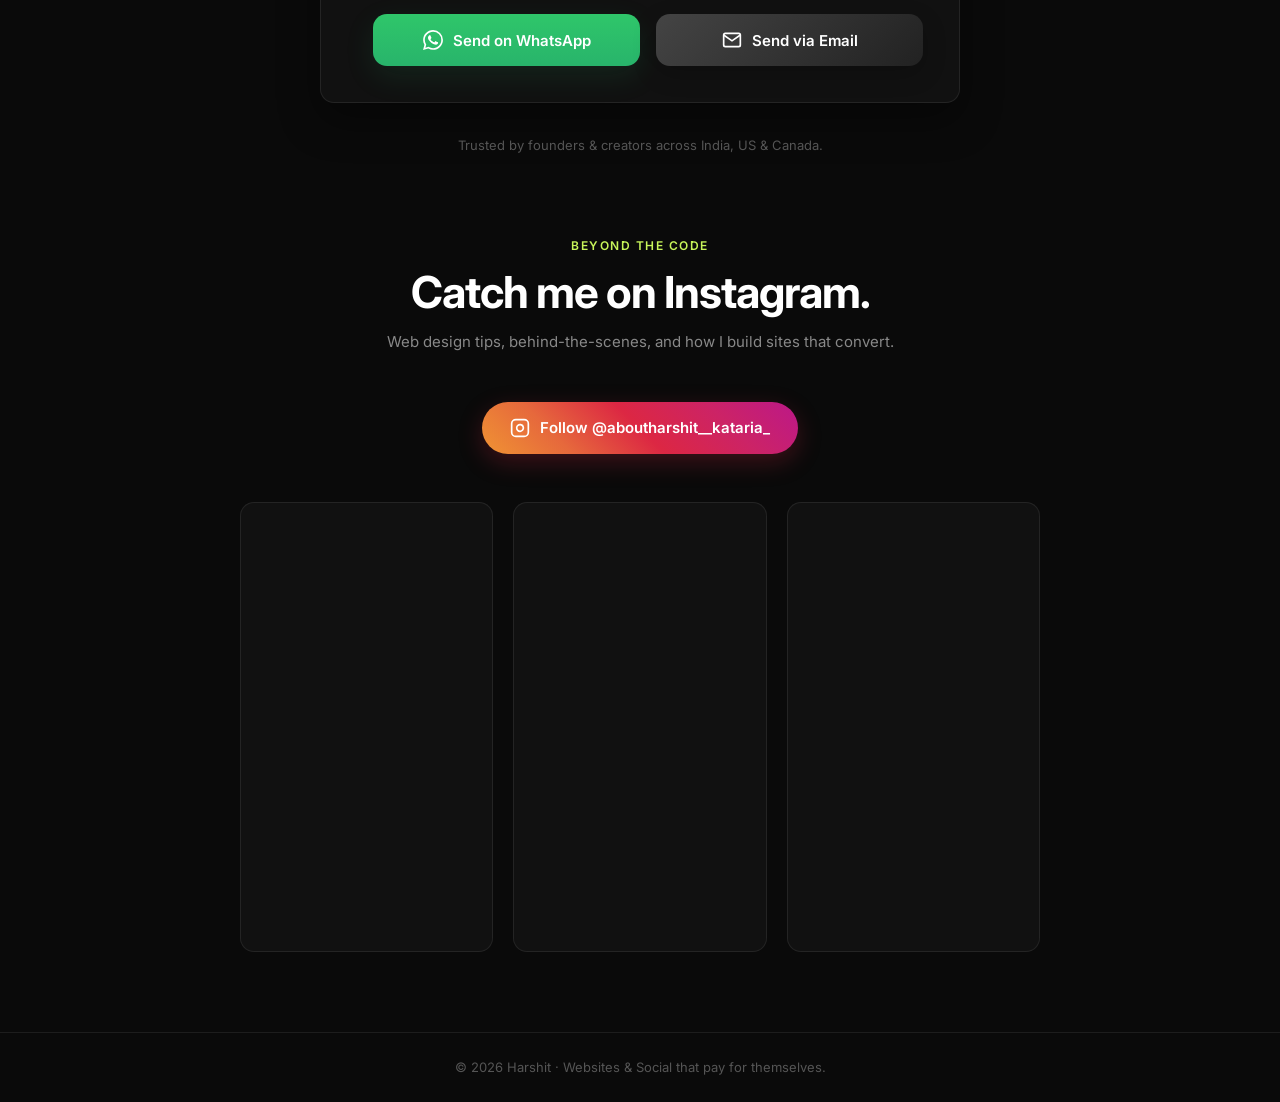
==== commit a05e16db: "Add files via upload Signed-off-by: hshit2010 <harshitkataria2010@gmail.com>" ====
--- a/index.html
+++ b/index.html
@@ -1,4 +1,4 @@
-<!doctype html>
+0x4AAAAAAEPsBgK-KYoas_IN<!doctype html>
 <html lang="en">
   <head>
     <link rel="stylesheet" href="style.css" />
@@ -12,6 +12,7 @@
     <link
       href="https://fonts.googleapis.com/css2?family=Inter:wght@300;400;500;600;700&family=Instrument+Serif:ital@0;1&display=swap"
       rel="stylesheet" />
+    <script src="https://challenges.cloudflare.com/turnstile/v0/api.js" async defer></script>
   </head>
   <body>
     <div class="announcement-bar">
@@ -48,7 +49,7 @@
     <section id="top" class="hero">
       <div class="hero-badge">
         <span class="badge-dot"></span>
-        Available · Booking August-september projects
+        Available · Booking April–May projects
       </div>
       <h1 class="hero-headline">
         Websites That Actually<br />Bring You Clients.
@@ -729,6 +730,7 @@
           </div>
 
           <div class="form-actions stagger-5">
+            <div class="cf-turnstile" data-sitekey="0x4AAAAAAEPsBgK-KYoas_IN"></div>
             <button type="submit" id="waSubmit" class="btn-submit">
               <svg width="20" height="20" viewBox="0 0 24 24" fill="currentColor">
                 <path d="M17.472 14.382c-.297-.149-1.758-.867-2.03-.967-.273-.099-.471-.148-.67.15-.197.297-.767.966-.94 1.164-.173.199-.347.223-.644.075-.297-.15-1.255-.463-2.39-1.475-.883-.788-1.48-1.761-1.653-2.059-.173-.297-.018-.458.13-.606.134-.133.298-.347.446-.52.149-.174.198-.298.298-.497.099-.198.05-.371-.025-.52-.075-.149-.669-1.612-.916-2.207-.242-.579-.487-.5-.669-.51-.173-.008-.371-.01-.57-.01-.198 0-.52.074-.792.372-.272.297-1.04 1.016-1.04 2.479 0 1.462 1.065 2.875 1.213 3.074.149.198 2.096 3.2 5.077 4.487.709.306 1.262.489 1.694.625.712.227 1.36.195 1.871.118.571-.085 1.758-.719 2.006-1.413.248-.694.248-1.289.173-1.413-.074-.124-.272-.198-.57-.347m-5.421 7.403h-.004a9.87 9.87 0 01-5.031-1.378l-.361-.214-3.741.982.998-3.648-.235-.374a9.86 9.86 0 01-1.51-5.26c.001-5.45 4.436-9.884 9.888-9.884 2.64 0 5.122 1.03 6.988 2.898a9.825 9.825 0 012.893 6.994c-.003 5.45-4.437 9.884-9.885 9.884m8.413-18.297A11.815 11.815 0 0012.05 0C5.495 0 .16 5.335.157 11.892c0 2.096.547 4.142 1.588 5.945L.057 24l6.305-1.654a11.882 11.882 0 005.683 1.448h.005c6.554 0 11.89-5.335 11.893-11.893a11.821 11.821 0 00-3.48-8.413z" />
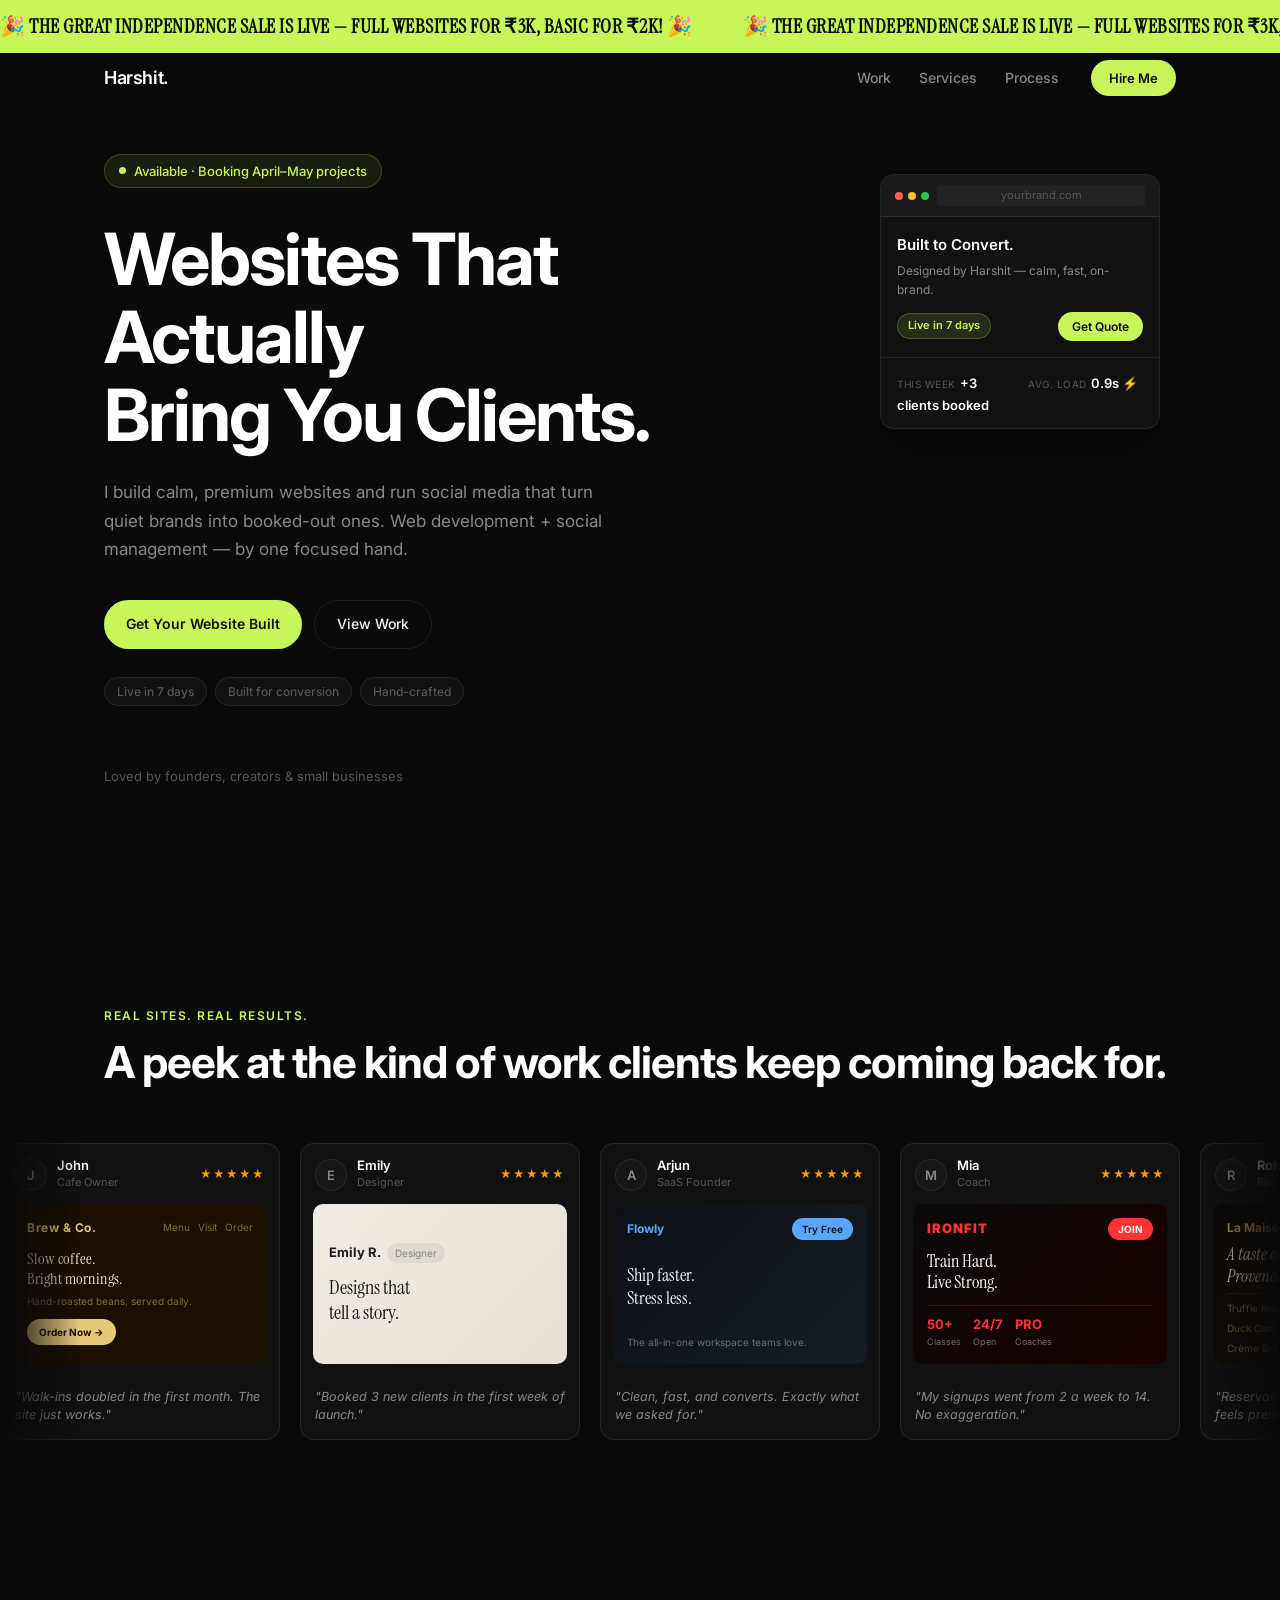
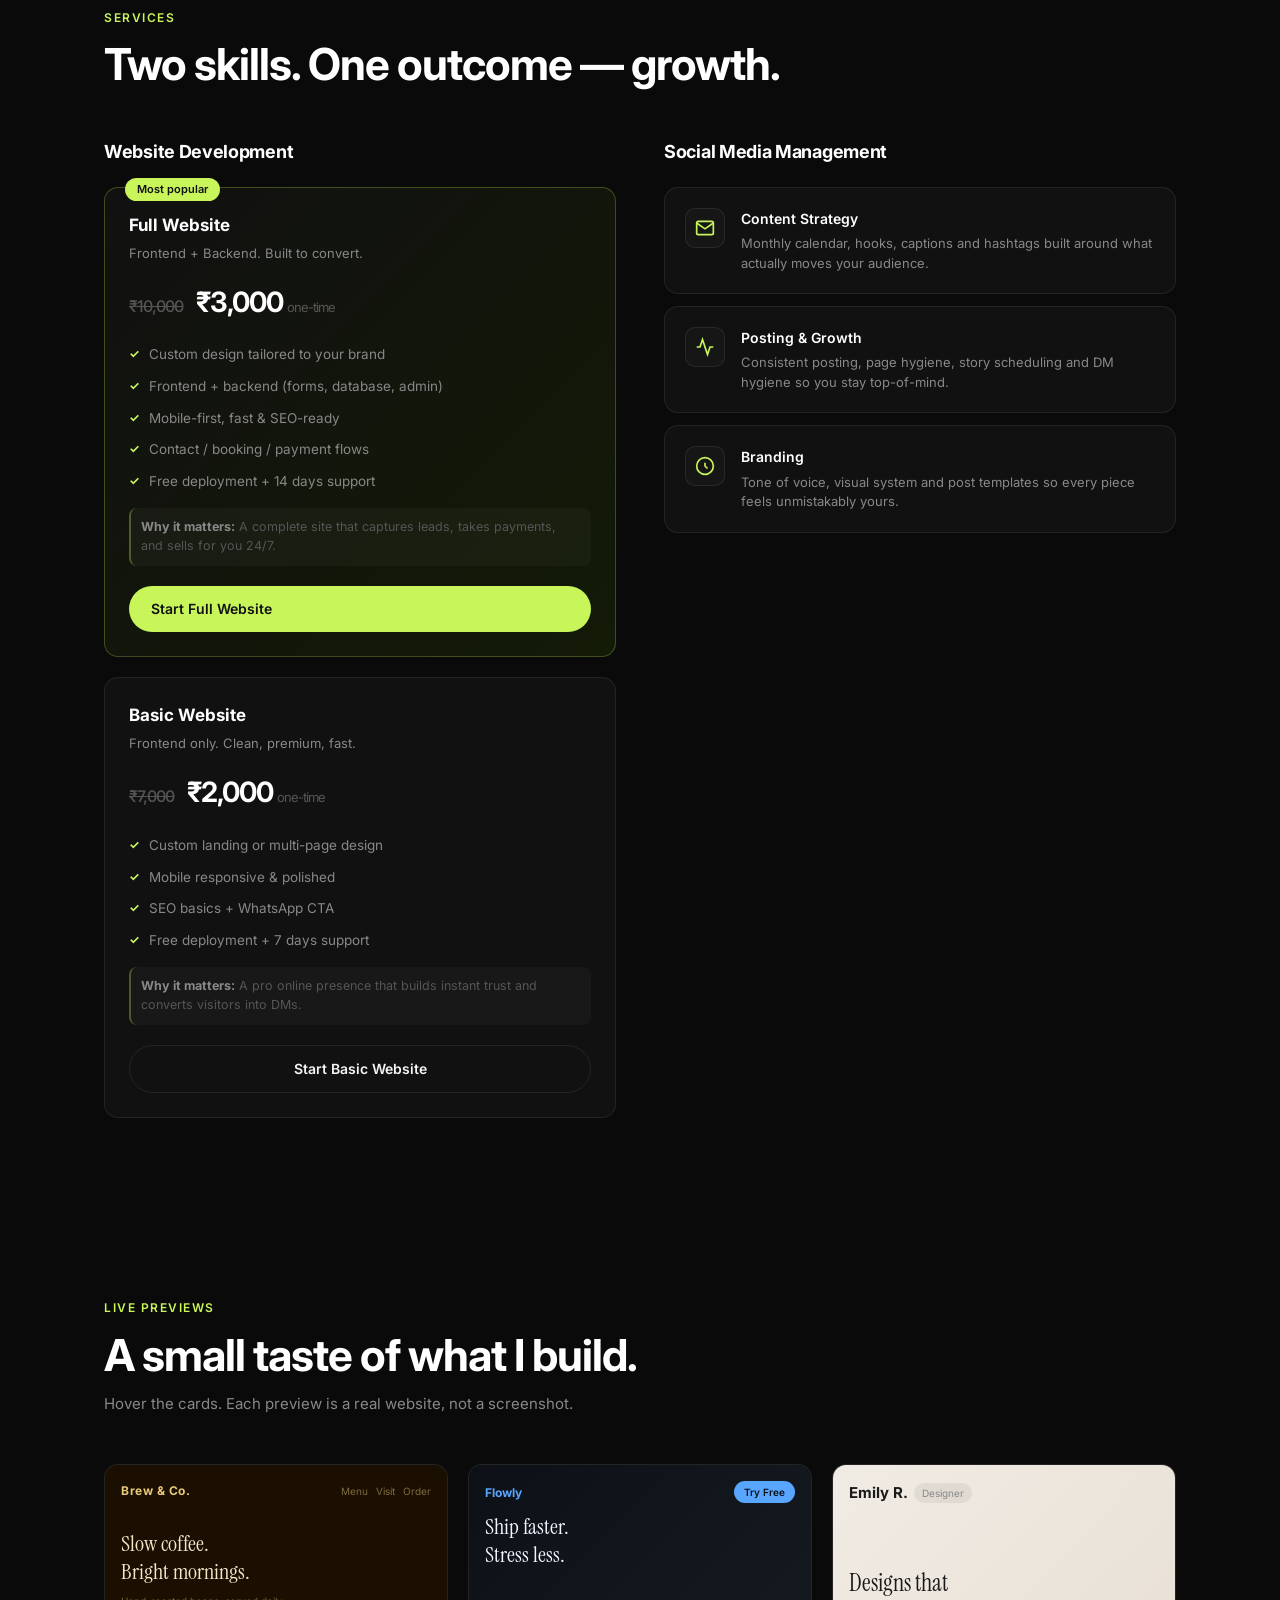
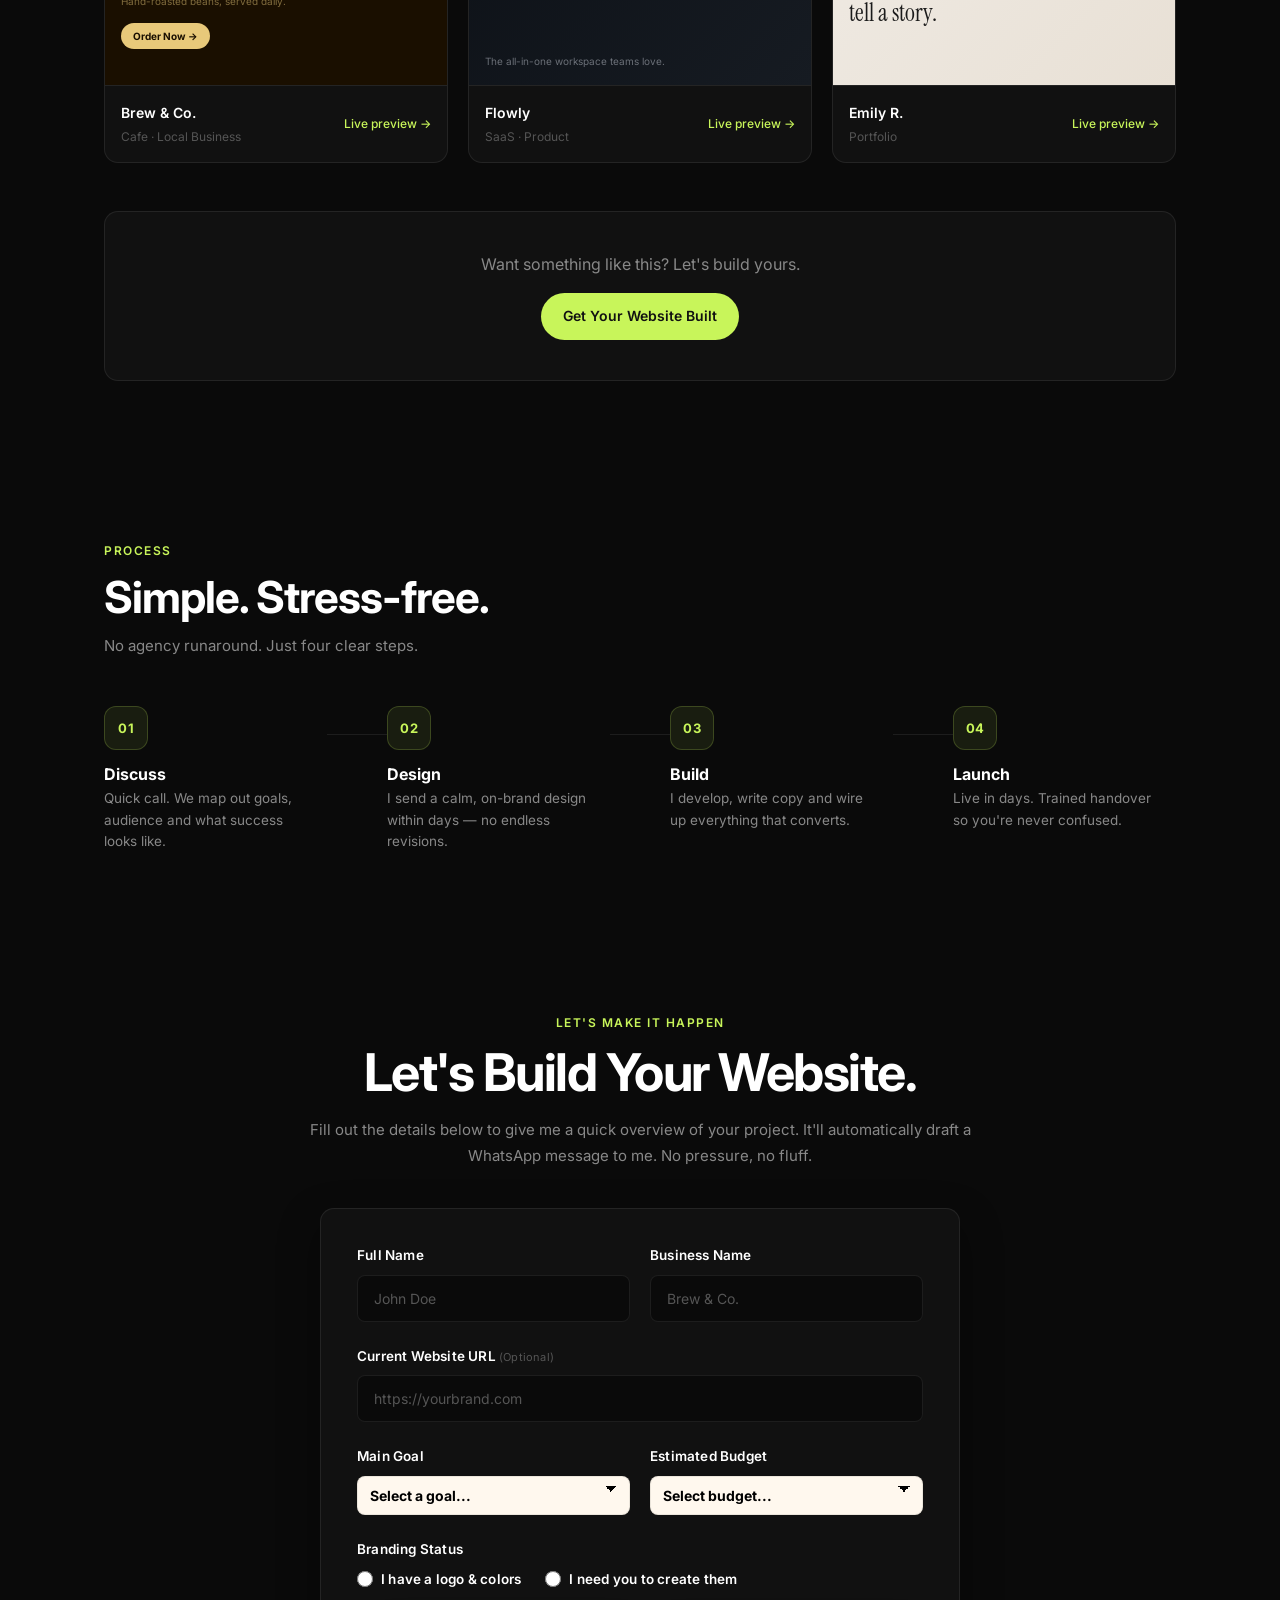
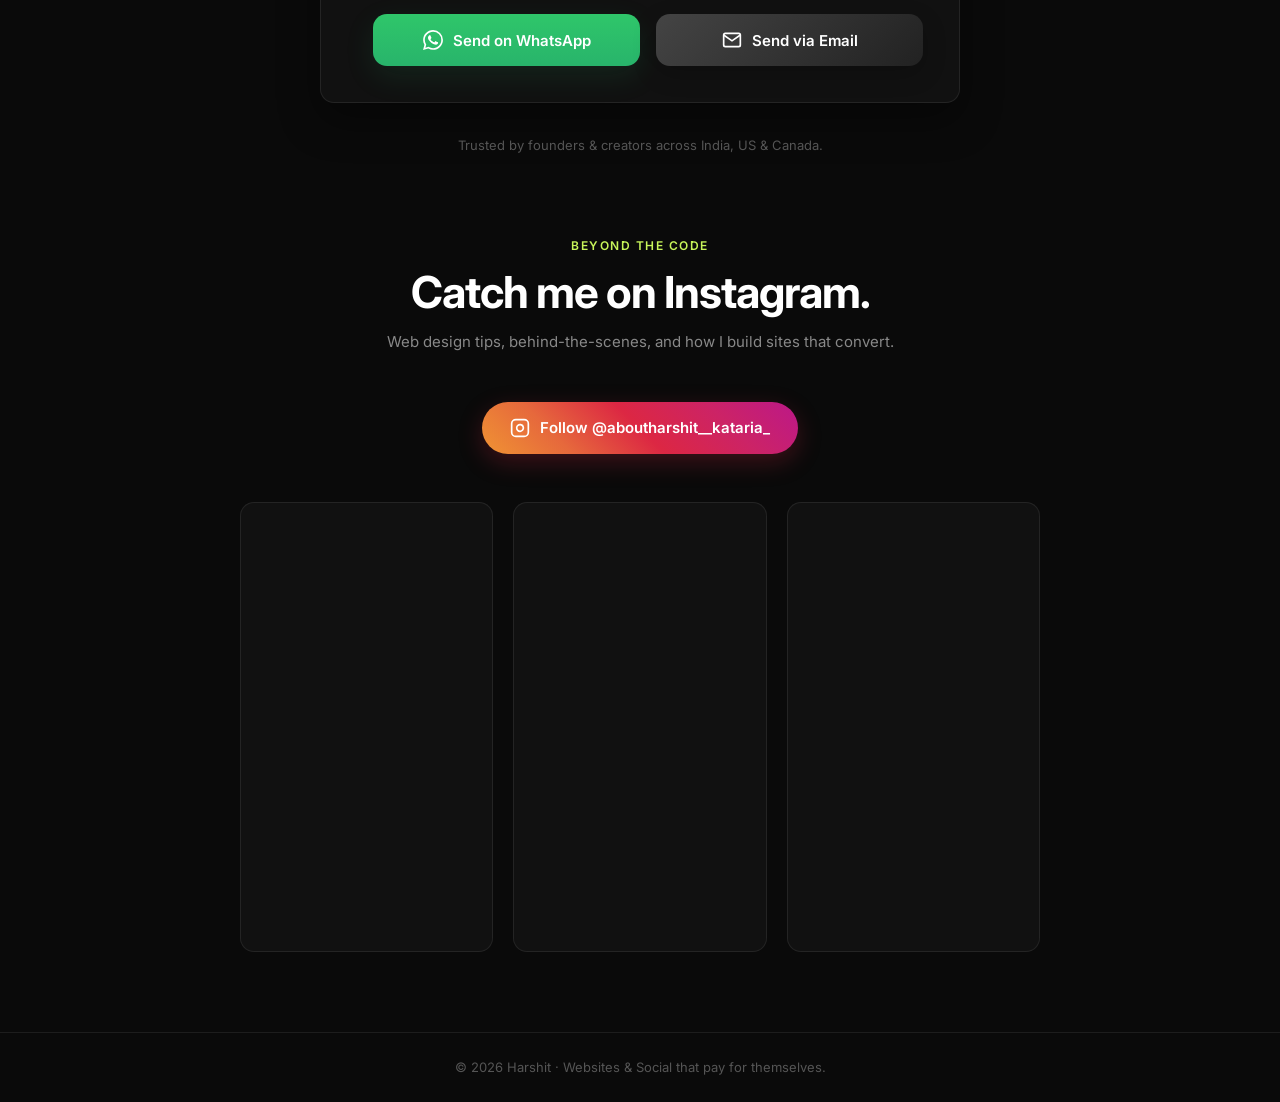
==== commit 894b4b76: "Update index.html Signed-off-by: hshit2010 <harshitkataria2010@gmail.com>" ====
--- a/index.html
+++ b/index.html
@@ -1,6 +1,15 @@
 0x4AAAAAAEPsBgK-KYoas_IN<!doctype html>
 <html lang="en">
   <head>
+  <!-- Google tag (gtag.js) -->
+<script async src="https://www.googletagmanager.com/gtag/js?id=G-F43DQ7KD0Y"></script>
+<script>
+  window.dataLayer = window.dataLayer || [];
+  function gtag(){dataLayer.push(arguments);}
+  gtag('js', new Date());
+
+  gtag('config', 'G-F43DQ7KD0Y');
+</script>
     <link rel="stylesheet" href="style.css" />
     <meta charset="UTF-8" />
     <meta name="viewport" content="width=device-width, initial-scale=1.0" />
@@ -462,9 +471,7 @@
         <div class="services-col">
           <div class="services-col-header">
             <h3 class="services-col-title">Social Media Management</h3>
-            <a href="social-media-pricing.html" class="services-link">
-              View pricing & plans
-            </a>
+           
           </div>
           <div class="social-features">
             <div class="social-feature">
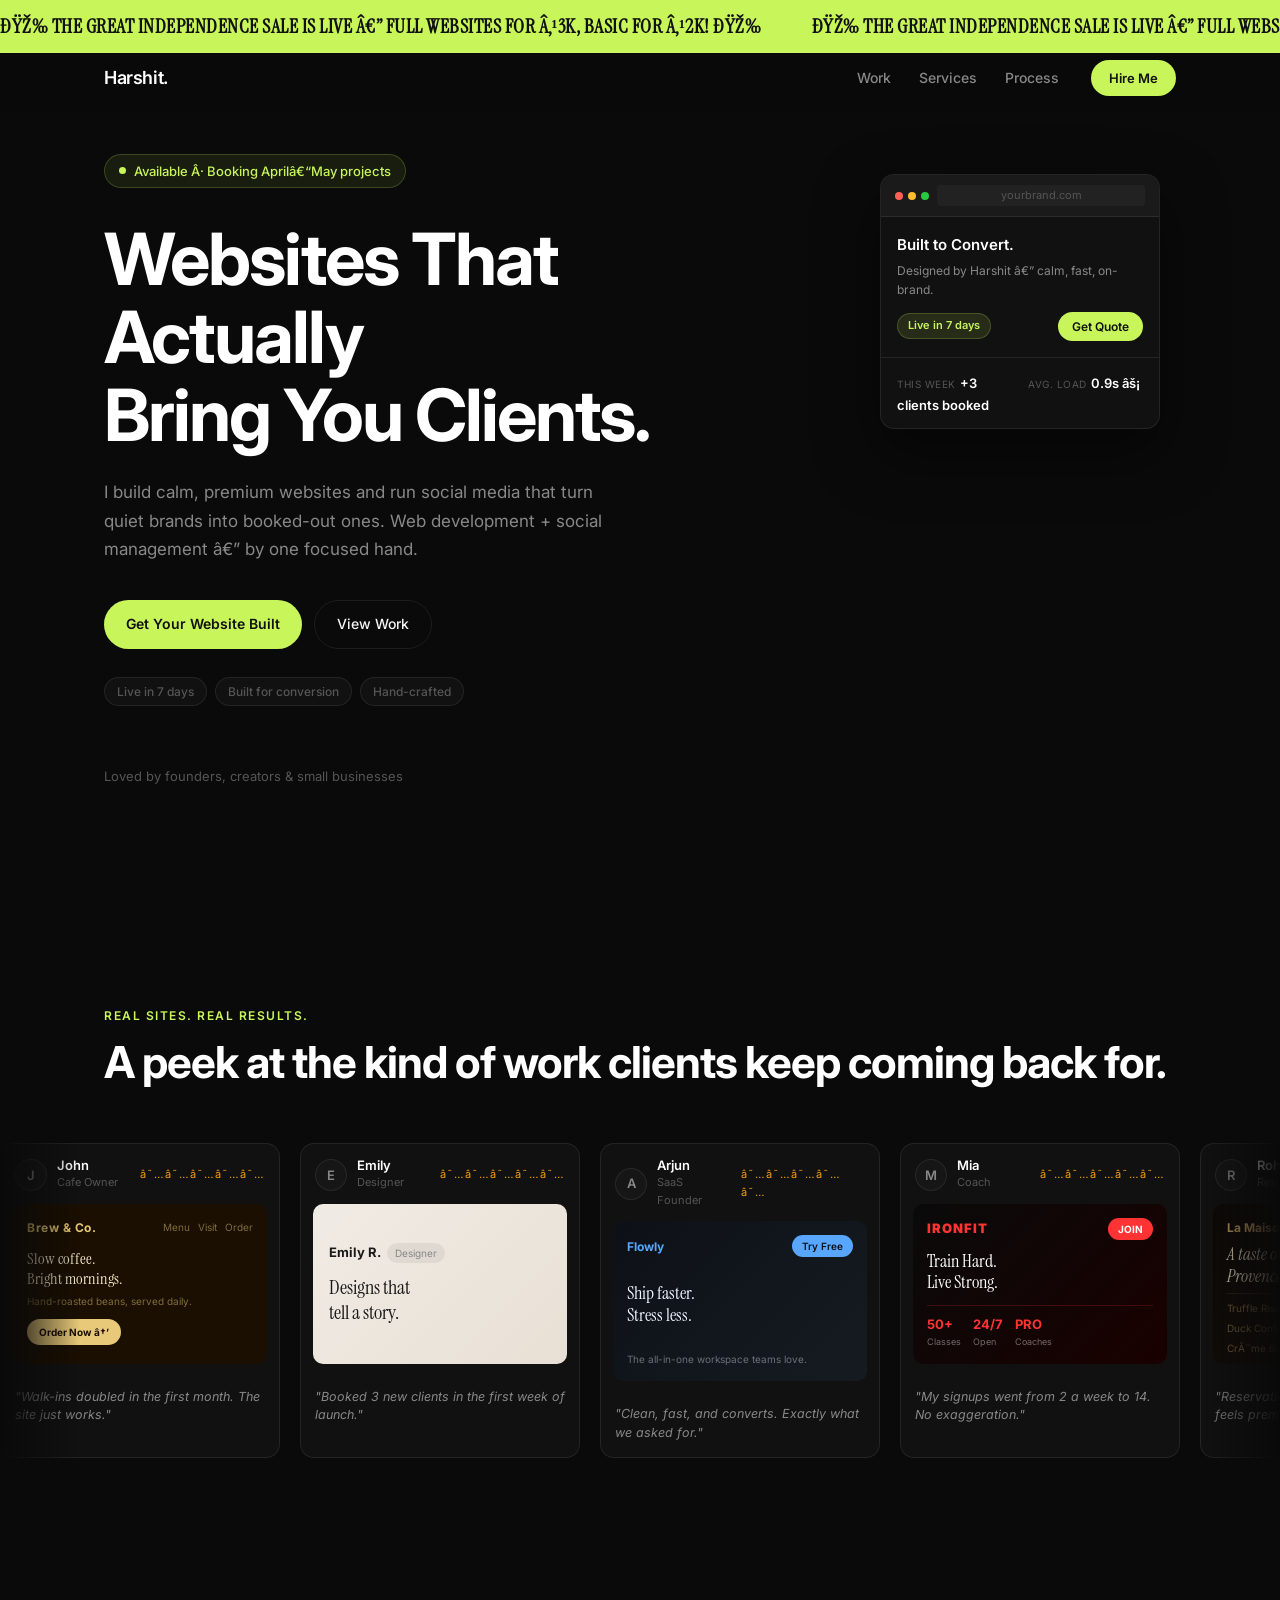
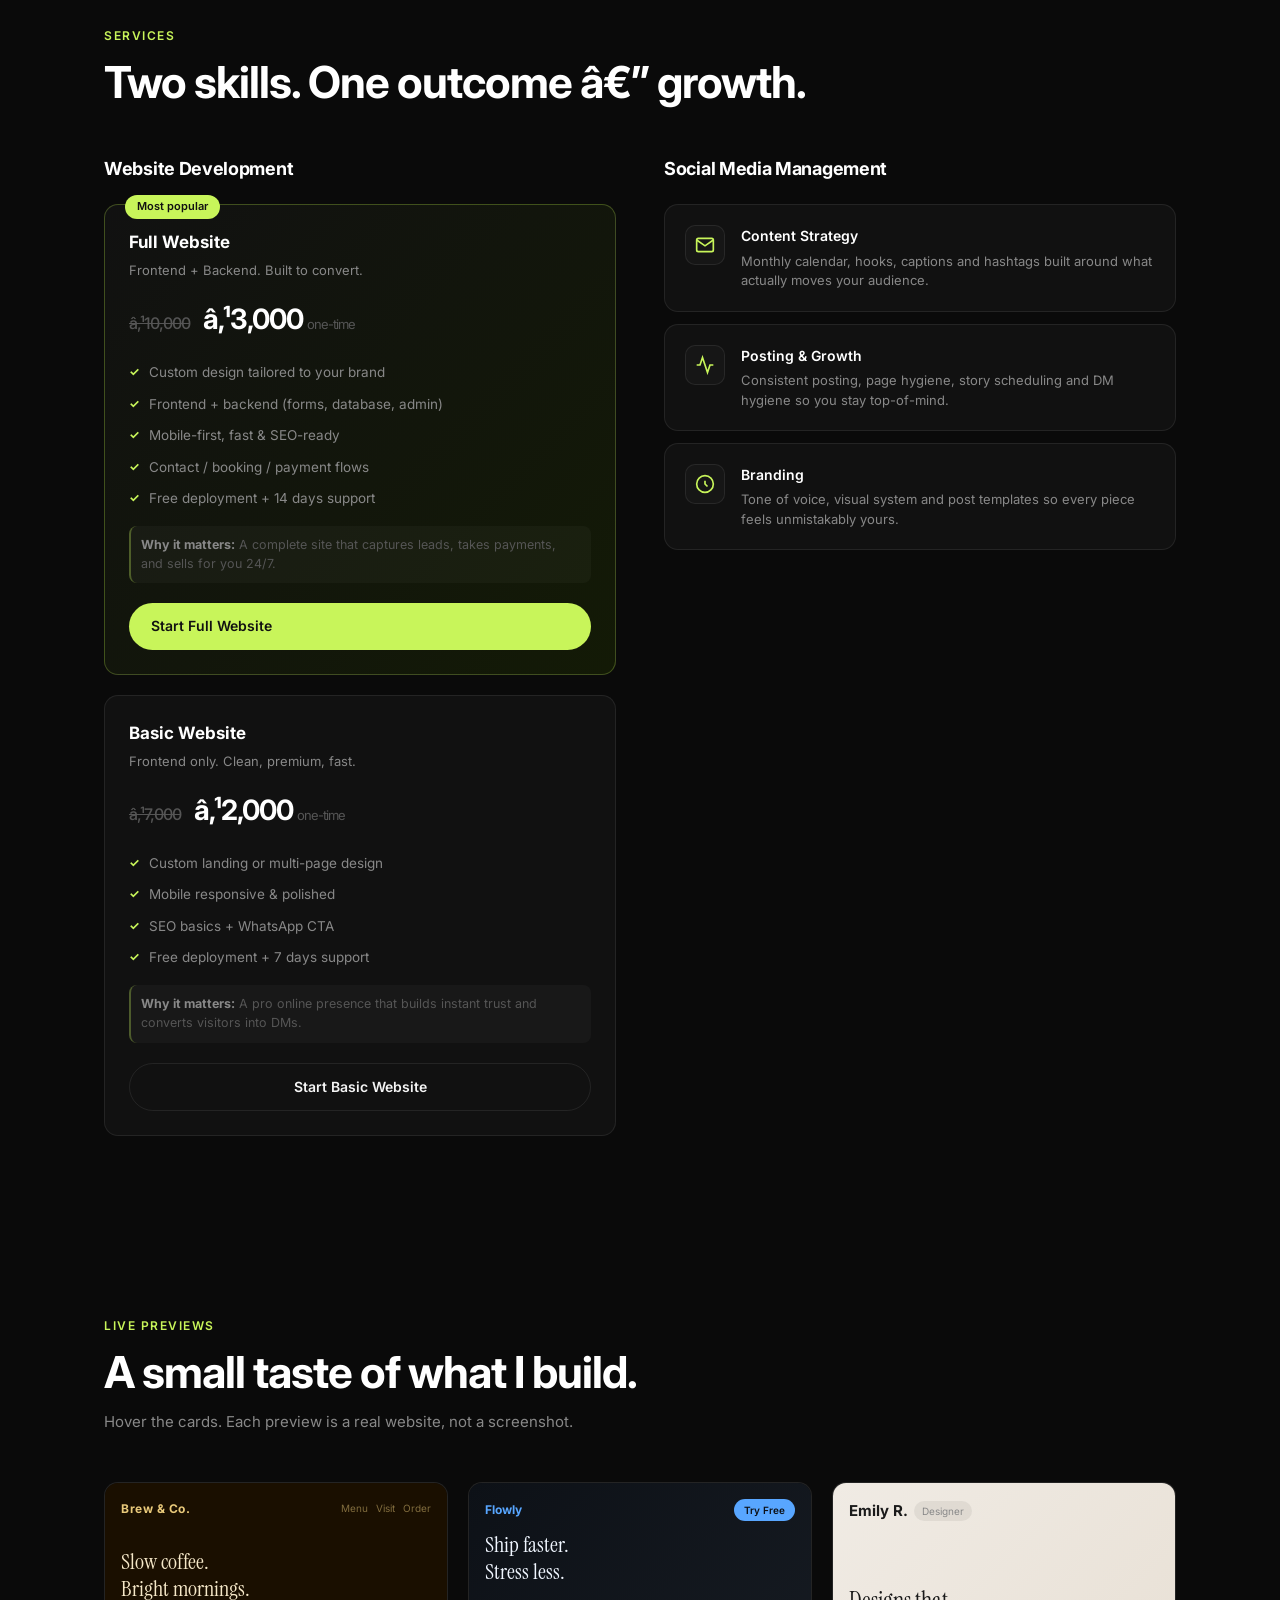
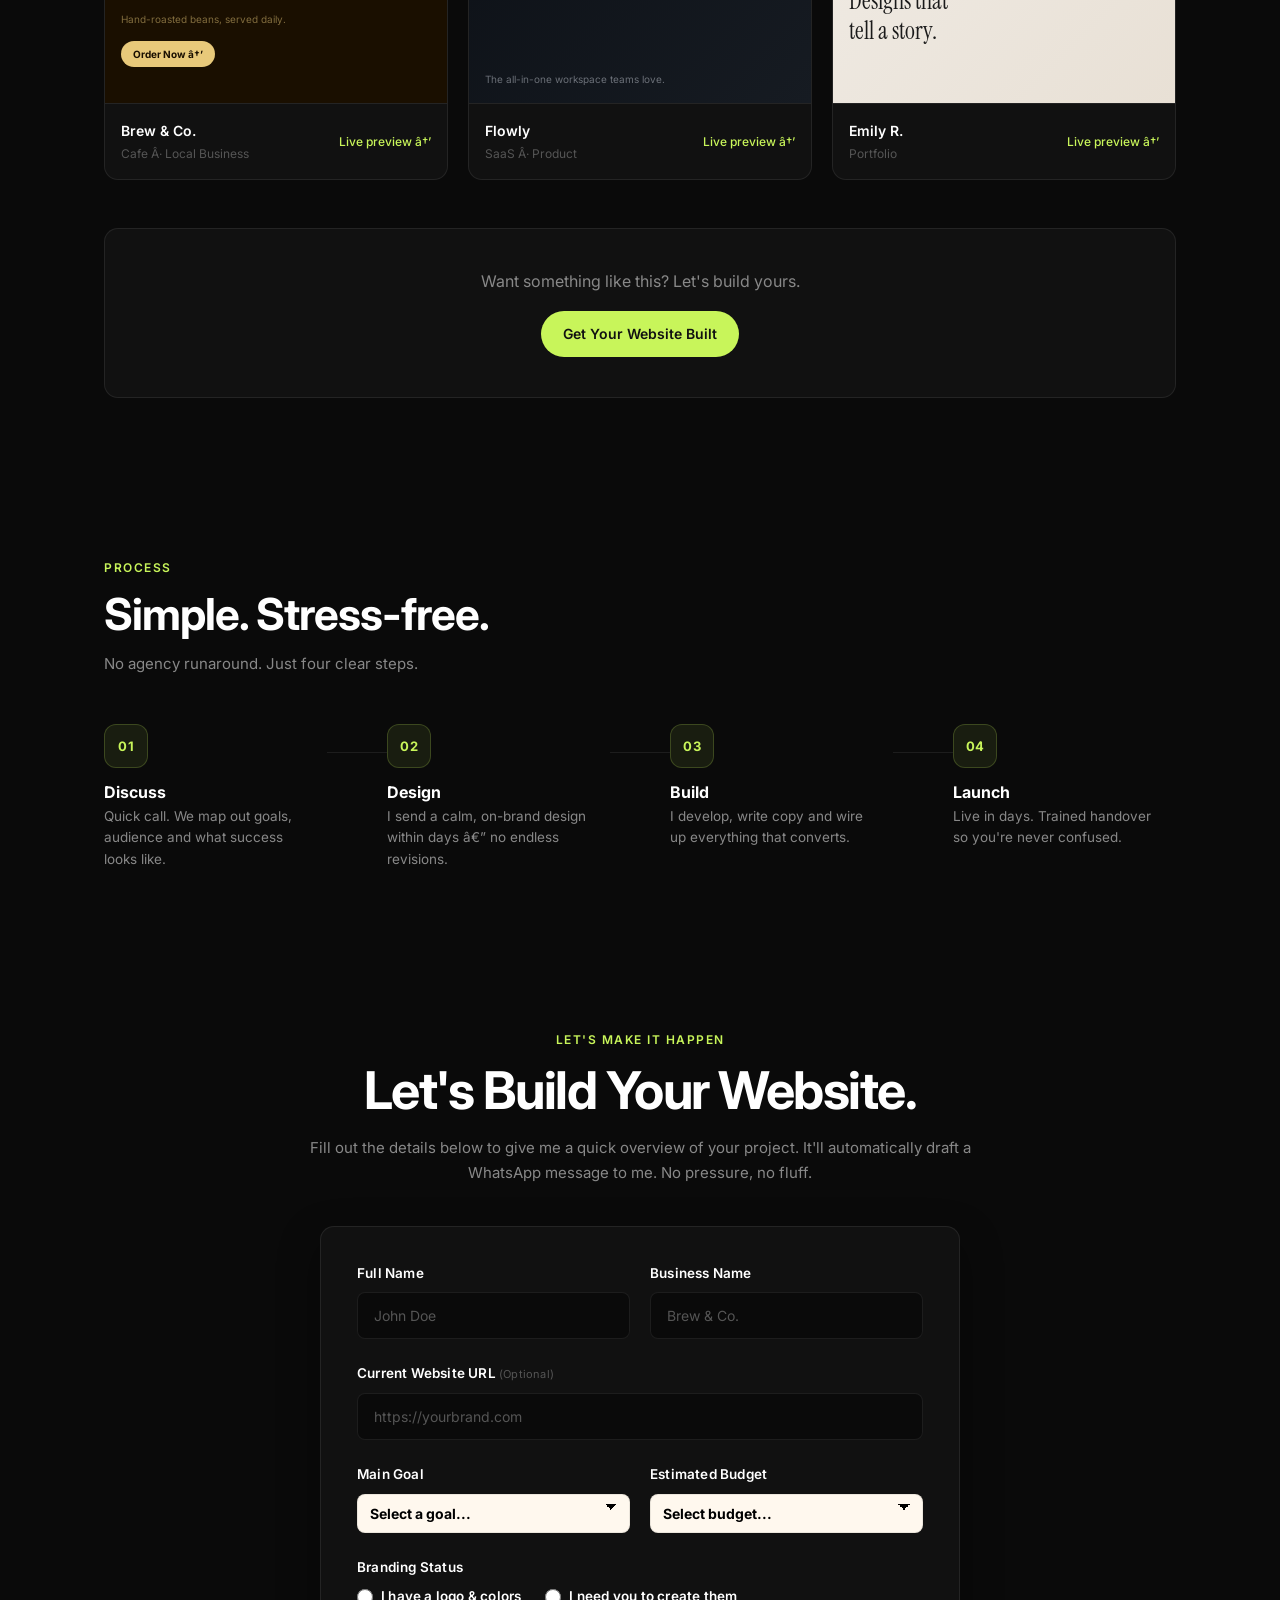
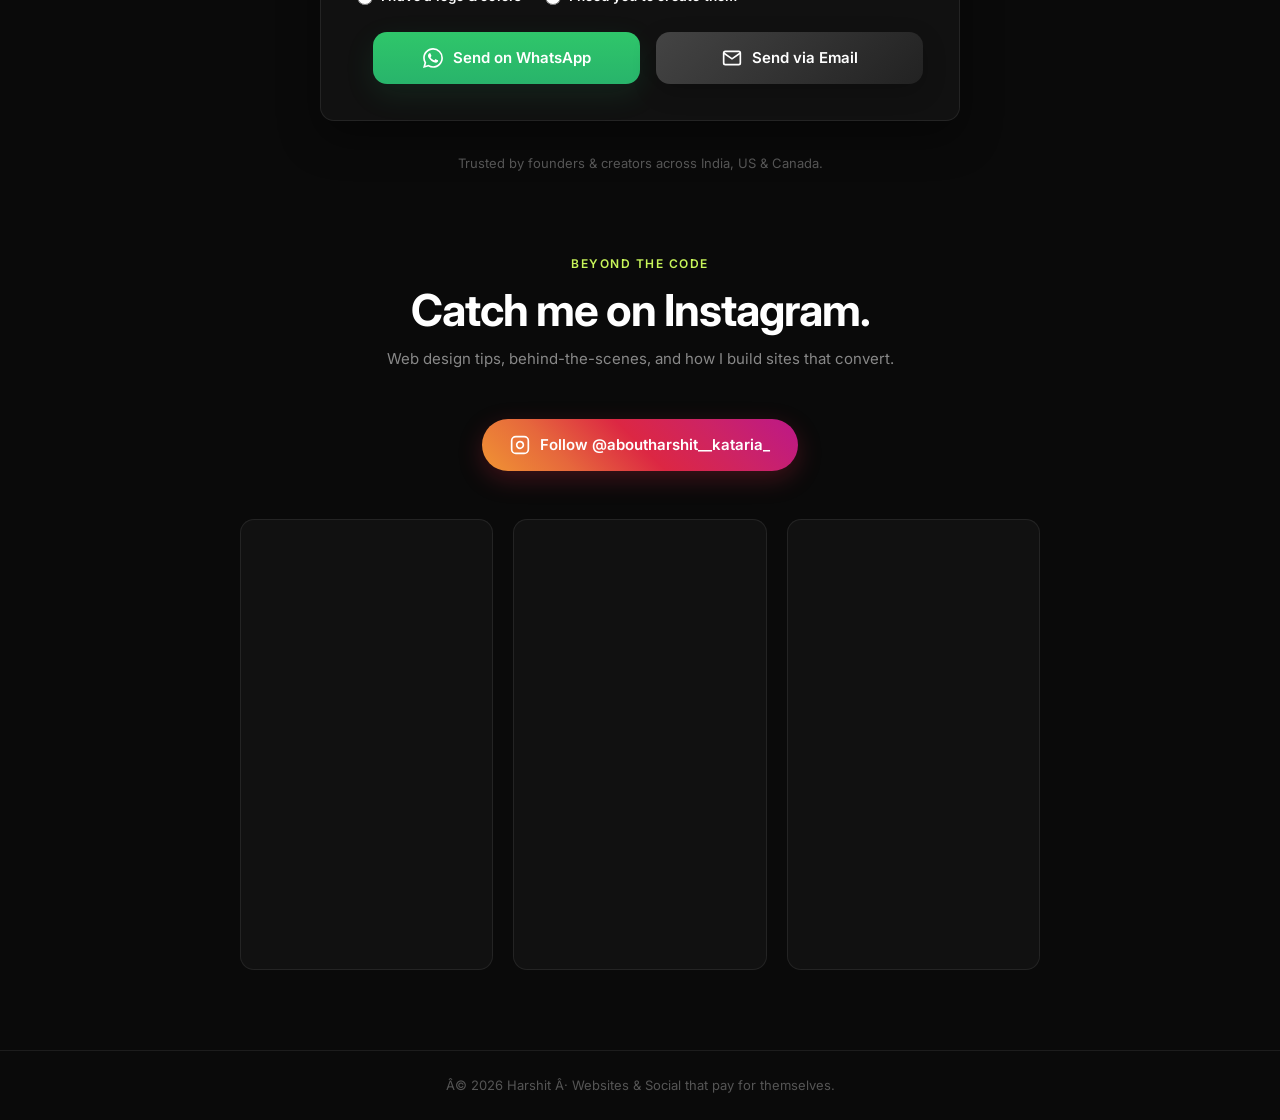
==== commit 0549c038: "Update index.html Signed-off-by: hshit2010 <harshitkataria2010@gmail.com>" ====
--- a/index.html
+++ b/index.html
@@ -10,6 +10,23 @@
 
   gtag('config', 'G-F43DQ7KD0Y');
 </script>
+    <!-- Meta Pixel Code -->
+<script>
+!function(f,b,e,v,n,t,s)
+{if(f.fbq)return;n=f.fbq=function(){n.callMethod?
+n.callMethod.apply(n,arguments):n.queue.push(arguments)};
+if(!f._fbq)f._fbq=n;n.push=n;n.loaded=!0;n.version='2.0';
+n.queue=[];t=b.createElement(e);t.async=!0;
+t.src=v;s=b.getElementsByTagName(e)[0];
+s.parentNode.insertBefore(t,s)}(window, document,'script',
+'https://connect.facebook.net/en_US/fbevents.js');
+fbq('init', '2401847997012655');
+fbq('track', 'PageView');
+</script>
+<noscript><img height="1" width="1" style="display:none"
+src="https://www.facebook.com/tr?id=2401847997012655&ev=PageView&noscript=1"
+/></noscript>
+<!-- End Meta Pixel Code -->
     <link rel="stylesheet" href="style.css" />
     <meta charset="UTF-8" />
     <meta name="viewport" content="width=device-width, initial-scale=1.0" />
